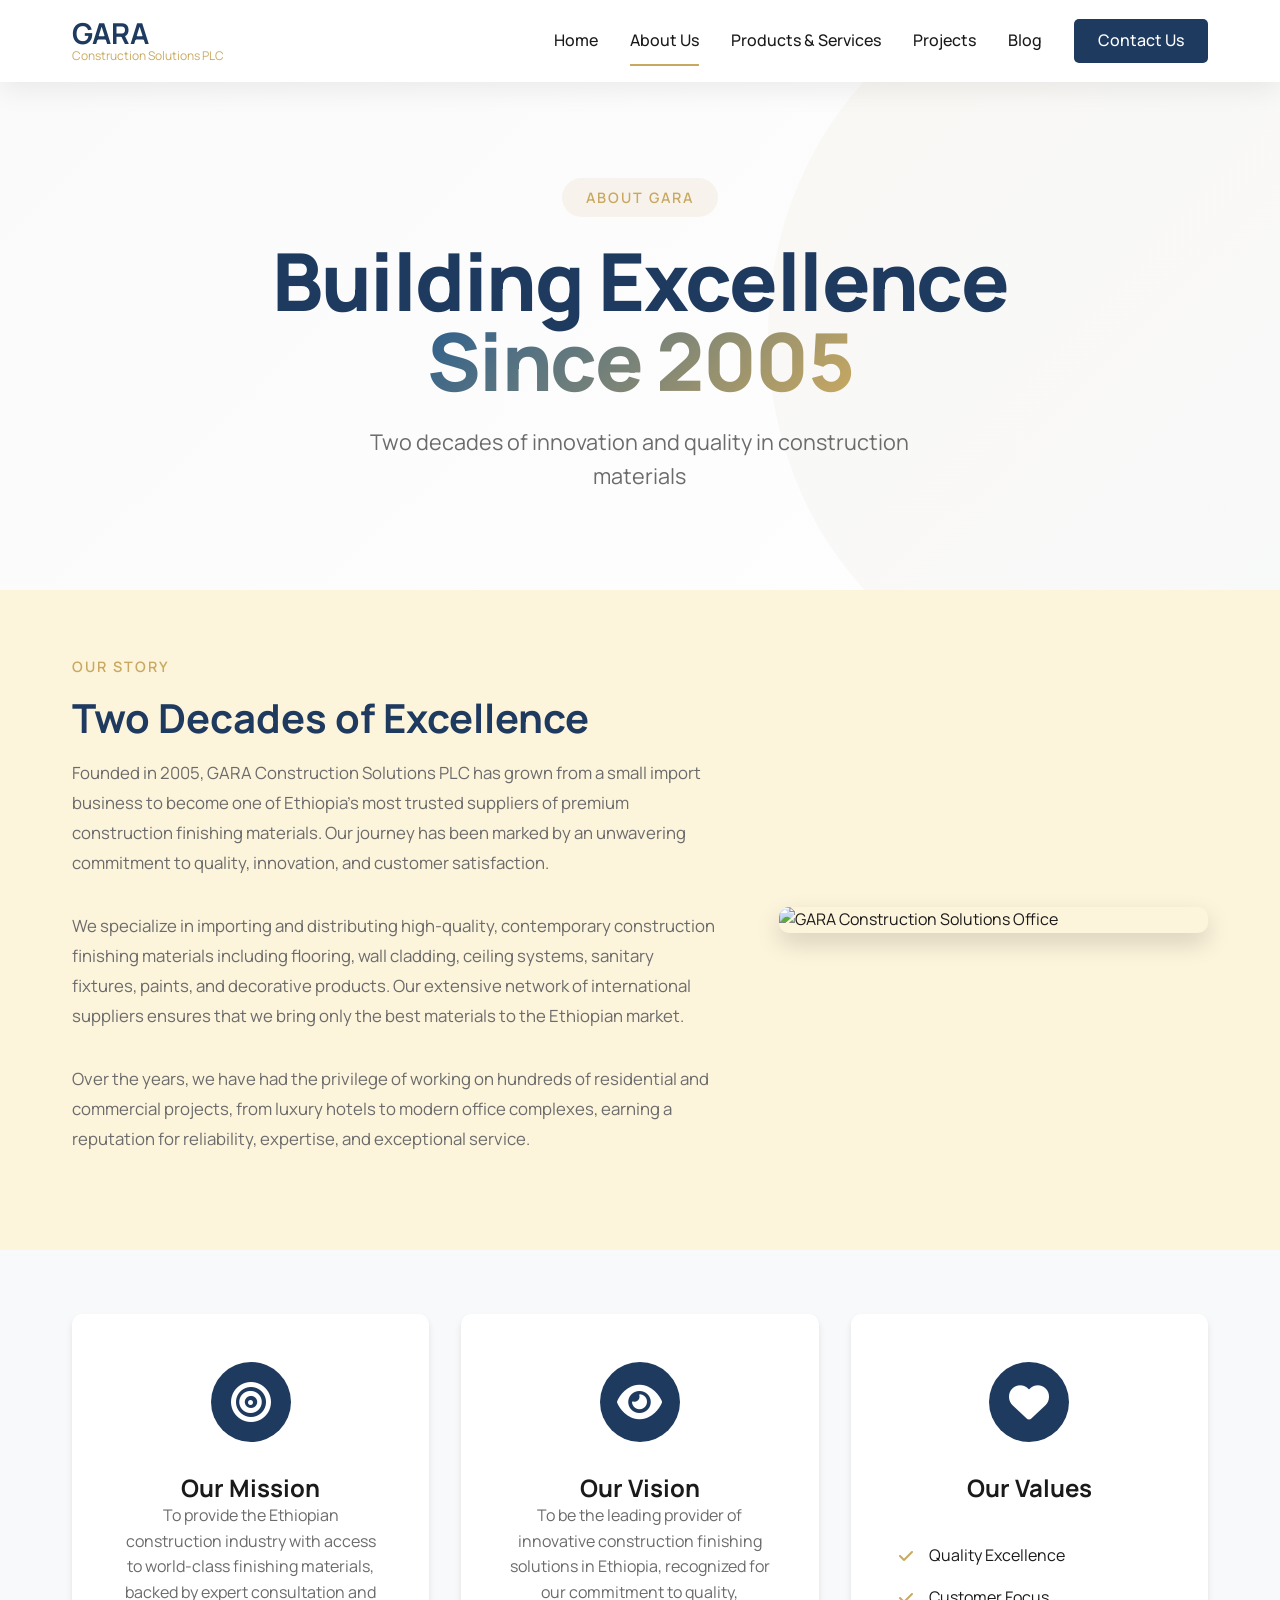
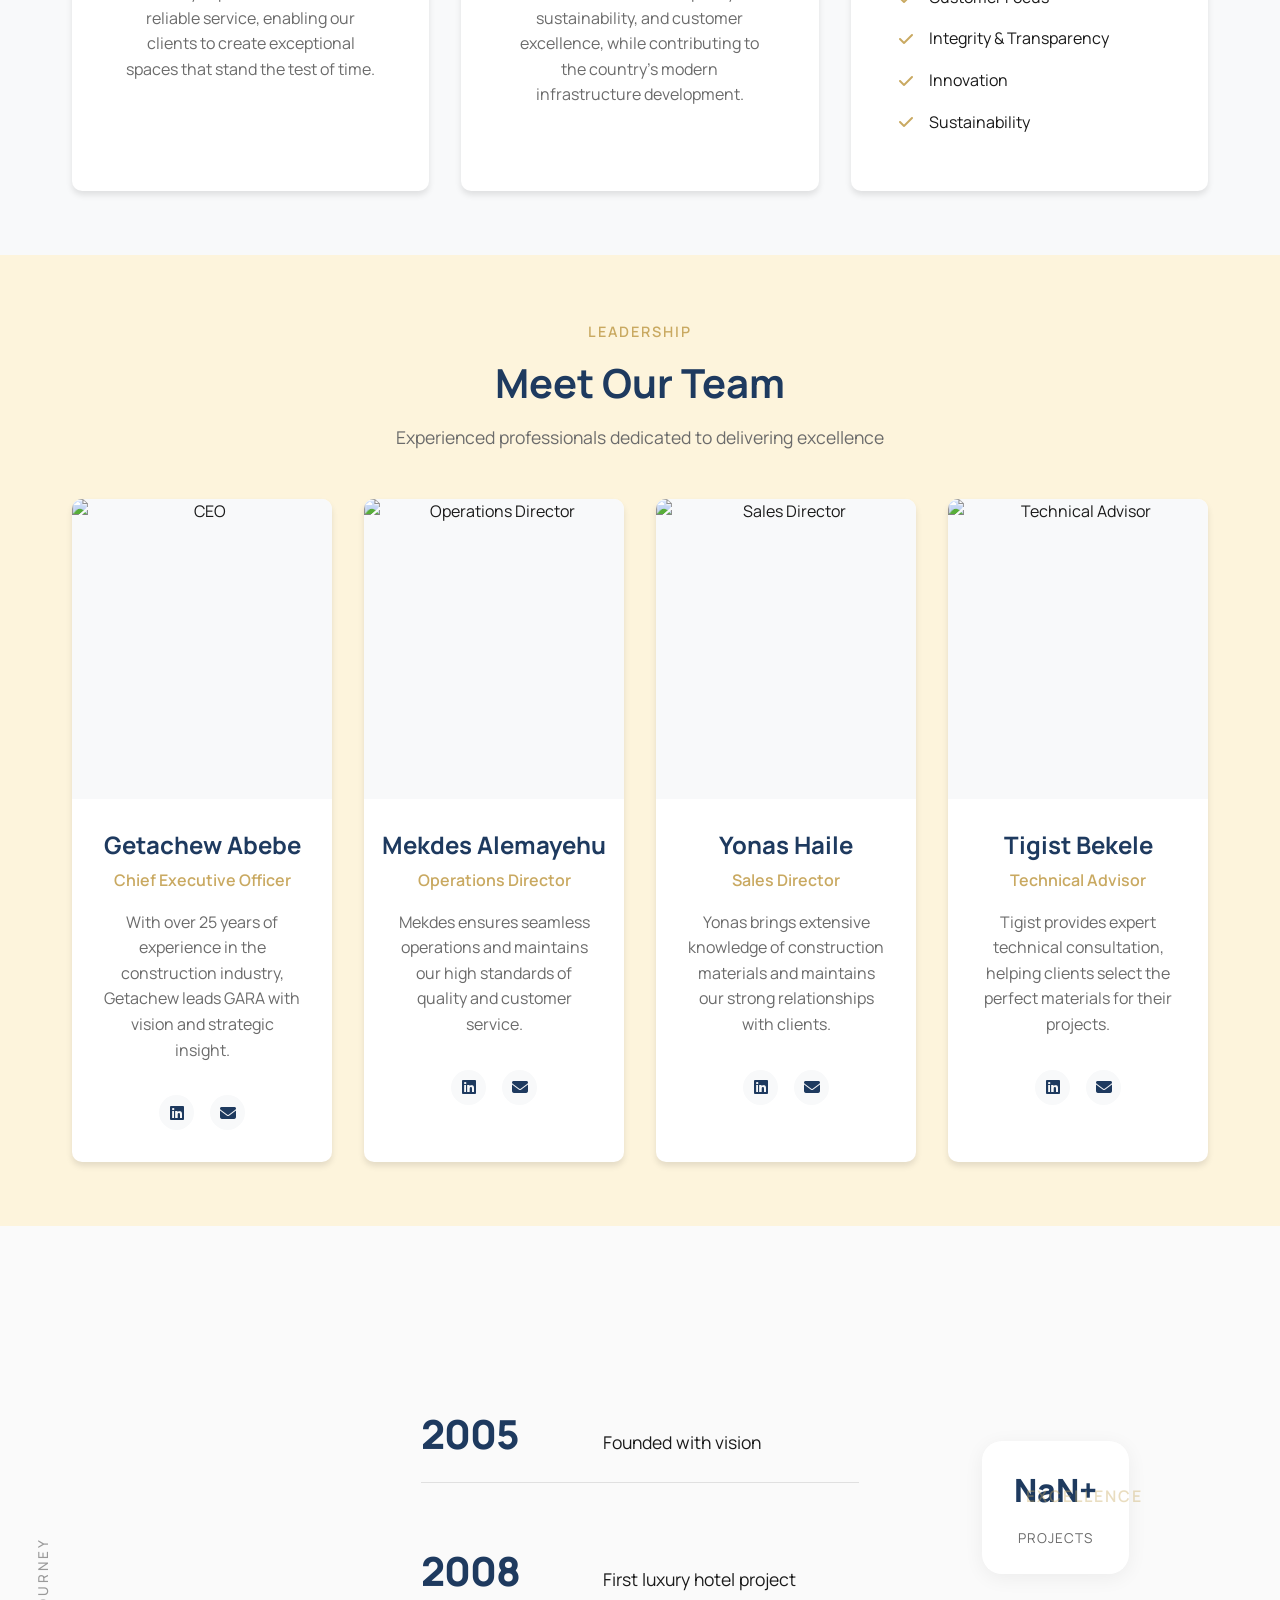
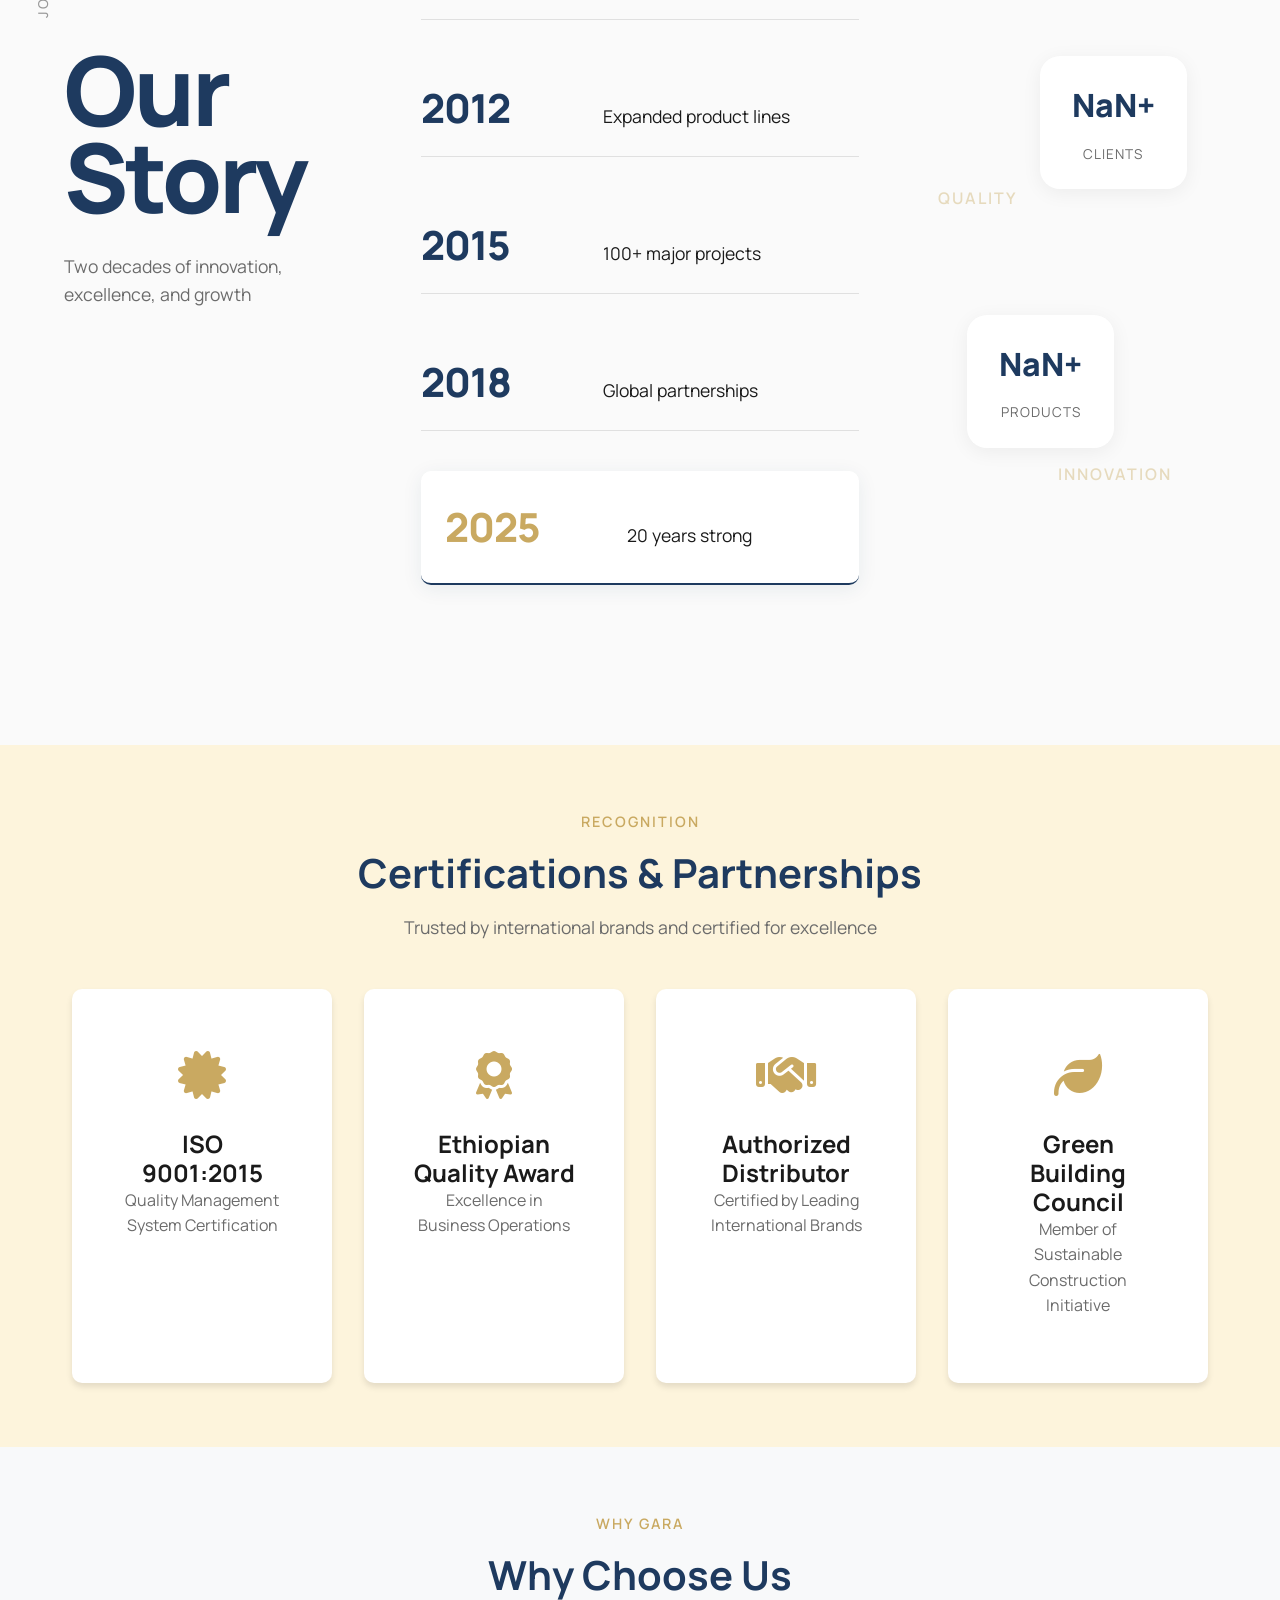
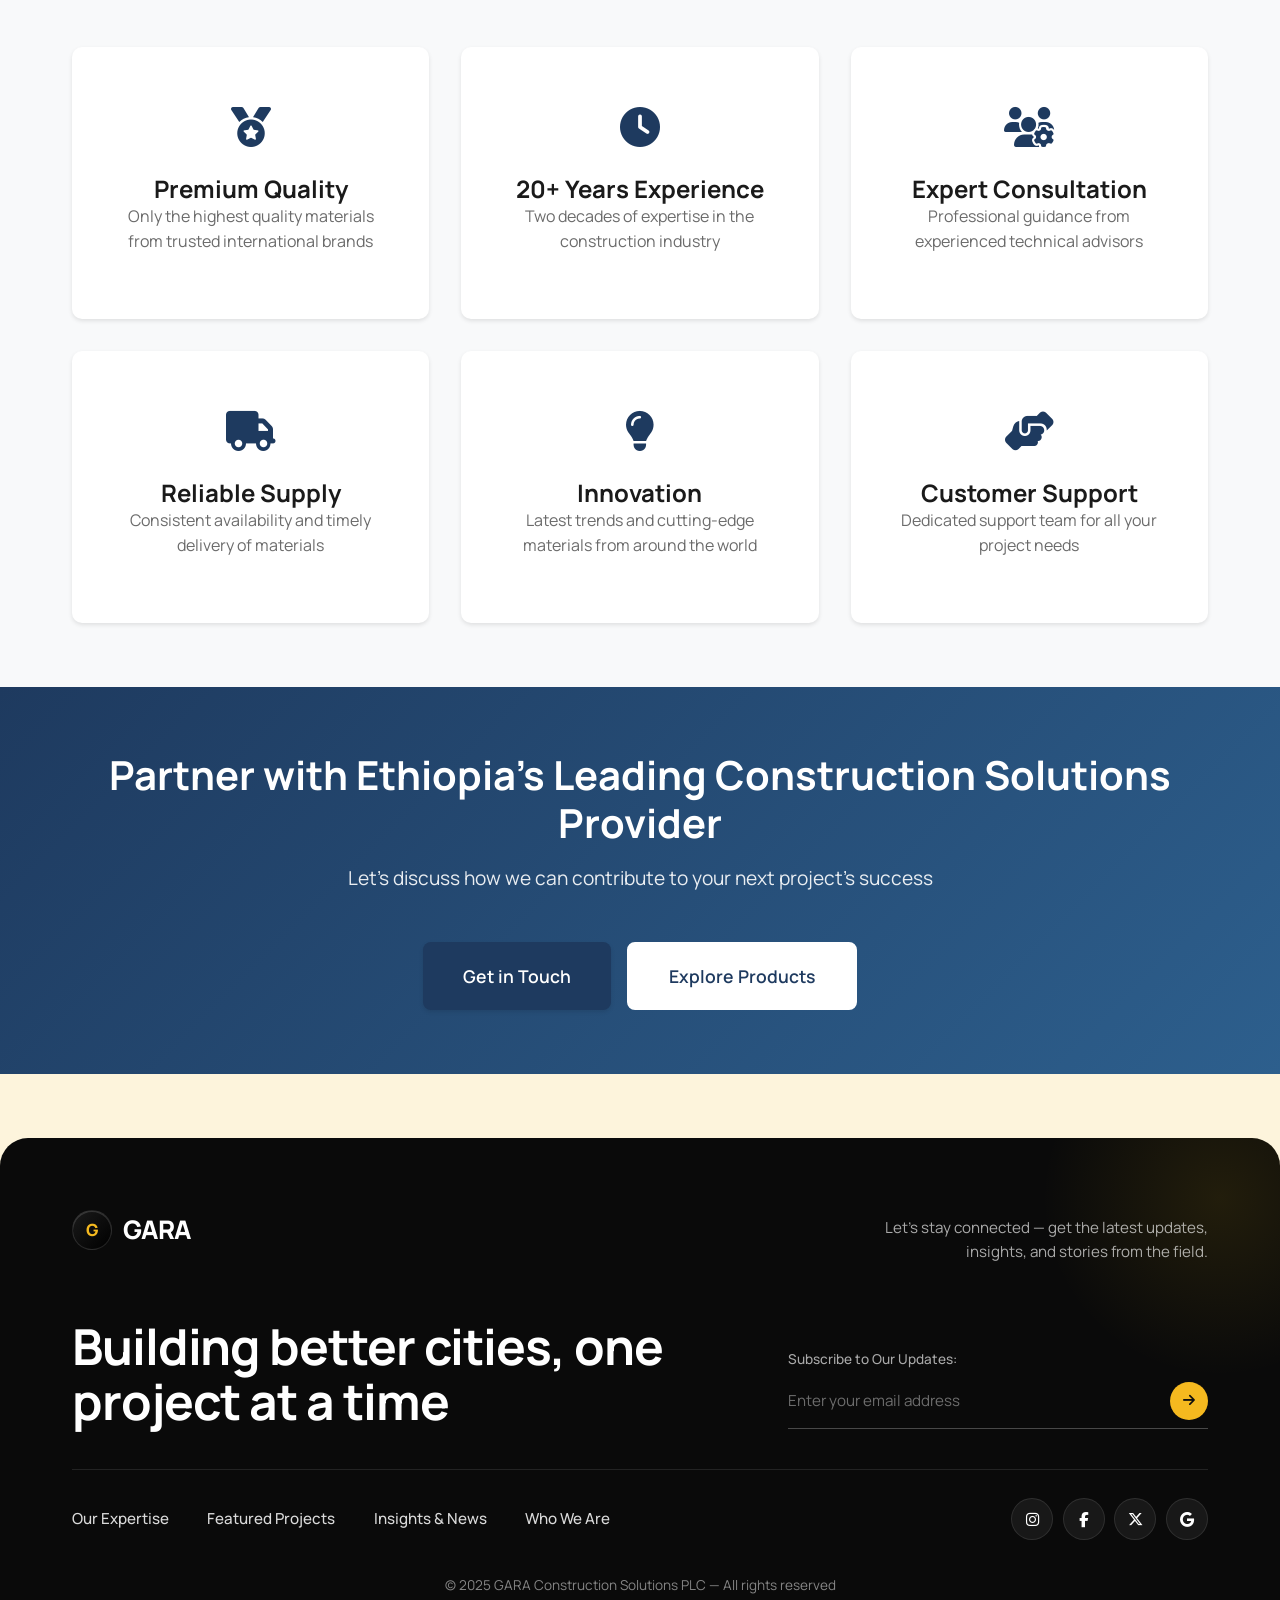
==== about.html @ 17a46257 "finished landing" ====
<!DOCTYPE html>
<html lang="en">
<head>
    <meta charset="UTF-8">
    <meta name="viewport" content="width=device-width, initial-scale=1.0">
    <meta name="description" content="Learn about GARA Construction Solutions PLC - 20+ years of excellence in construction finishing materials in Ethiopia.">
    <title>About Us - GARA Construction Solutions PLC</title>
    <link rel="stylesheet" href="css/style.css">
    <link rel="stylesheet" href="css/mobile-enhancements.css">
    <link rel="stylesheet" href="https://cdnjs.cloudflare.com/ajax/libs/font-awesome/6.4.0/css/all.min.css">
</head>
<body>
    <!-- Navigation -->
    <nav class="navbar">
        <div class="container">
            <div class="nav-wrapper">
                <div class="logo">
                    <h1>GARA</h1>
                    <span>Construction Solutions PLC</span>
                </div>
                <button class="mobile-menu-toggle" aria-label="Toggle menu">
                    <span></span>
                    <span></span>
                    <span></span>
                </button>
                <ul class="nav-menu">
                    <li><a href="index.html">Home</a></li>
                    <li><a href="about.html" class="active">About Us</a></li>
                    <li><a href="products.html">Products & Services</a></li>
                    <li><a href="projects.html">Projects</a></li>
                    <li><a href="blog.html">Blog</a></li>
                    <li><a href="contact.html" class="btn-contact">Contact Us</a></li>
                </ul>
            </div>
        </div>
    </nav>
    
    <!-- Mobile Menu Overlay -->
    <div class="mobile-menu-overlay"></div>

    <!-- Page Header -->
    <section class="page-banner">
        <div class="banner-content">
            <span class="banner-label">About GARA</span>
            <h1 class="banner-title">Building Excellence<br><span class="gradient-text">Since 2005</span></h1>
            <p class="banner-subtitle">Two decades of innovation and quality in construction materials</p>
        </div>
    </section>

    <!-- Company Overview -->
    <section class="company-overview">
        <div class="container">
            <div class="overview-grid">
                <div class="overview-content">
                    <span class="section-label">Our Story</span>
                    <h2 class="section-title">Two Decades of Excellence</h2>
                    <p>
                        Founded in 2005, GARA Construction Solutions PLC has grown from a small import business to become 
                        one of Ethiopia's most trusted suppliers of premium construction finishing materials. Our journey 
                        has been marked by an unwavering commitment to quality, innovation, and customer satisfaction.
                    </p>
                    <p>
                        We specialize in importing and distributing high-quality, contemporary construction finishing materials 
                        including flooring, wall cladding, ceiling systems, sanitary fixtures, paints, and decorative products. 
                        Our extensive network of international suppliers ensures that we bring only the best materials to the 
                        Ethiopian market.
                    </p>
                    <p>
                        Over the years, we have had the privilege of working on hundreds of residential and commercial projects, 
                        from luxury hotels to modern office complexes, earning a reputation for reliability, expertise, and 
                        exceptional service.
                    </p>
                </div>
                <div class="overview-image">
                    <img src="https://images.unsplash.com/photo-1497366216548-37526070297c?w=1200&h=800&fit=crop" alt="GARA Construction Solutions Office">
                </div>
            </div>
        </div>
    </section>

    <!-- Mission Vision Values -->
    <section class="mission-vision">
        <div class="container">
            <div class="mvv-grid">
                <div class="mvv-card">
                    <div class="mvv-icon">
                        <i class="fas fa-bullseye"></i>
                    </div>
                    <h3>Our Mission</h3>
                    <p>
                        To provide the Ethiopian construction industry with access to world-class finishing materials, 
                        backed by expert consultation and reliable service, enabling our clients to create exceptional 
                        spaces that stand the test of time.
                    </p>
                </div>
                <div class="mvv-card">
                    <div class="mvv-icon">
                        <i class="fas fa-eye"></i>
                    </div>
                    <h3>Our Vision</h3>
                    <p>
                        To be the leading provider of innovative construction finishing solutions in Ethiopia, recognized 
                        for our commitment to quality, sustainability, and customer excellence, while contributing to the 
                        country's modern infrastructure development.
                    </p>
                </div>
                <div class="mvv-card">
                    <div class="mvv-icon">
                        <i class="fas fa-heart"></i>
                    </div>
                    <h3>Our Values</h3>
                    <ul class="values-list">
                        <li><i class="fas fa-check"></i> Quality Excellence</li>
                        <li><i class="fas fa-check"></i> Customer Focus</li>
                        <li><i class="fas fa-check"></i> Integrity & Transparency</li>
                        <li><i class="fas fa-check"></i> Innovation</li>
                        <li><i class="fas fa-check"></i> Sustainability</li>
                    </ul>
                </div>
            </div>
        </div>
    </section>

    <!-- Leadership Team -->
    <section class="leadership">
        <div class="container">
            <div class="section-header">
                <span class="section-label">Leadership</span>
                <h2 class="section-title">Meet Our Team</h2>
                <p class="section-description">
                    Experienced professionals dedicated to delivering excellence
                </p>
            </div>
            <div class="team-grid">
                <div class="team-member">
                    <div class="member-image">
                        <img src="images/team-member1.jpg" alt="CEO">
                    </div>
                    <h3>Getachew Abebe</h3>
                    <span class="member-role">Chief Executive Officer</span>
                    <p>
                        With over 25 years of experience in the construction industry, Getachew leads GARA with 
                        vision and strategic insight.
                    </p>
                    <div class="member-social">
                        <a href="#"><i class="fab fa-linkedin"></i></a>
                        <a href="#"><i class="fas fa-envelope"></i></a>
                    </div>
                </div>
                <div class="team-member">
                    <div class="member-image">
                        <img src="https://images.unsplash.com/photo-1573496359142-b8d87734a5a2?w=400&h=400&fit=crop&crop=face" alt="Operations Director">
                    </div>
                    <h3>Mekdes Alemayehu</h3>
                    <span class="member-role">Operations Director</span>
                    <p>
                        Mekdes ensures seamless operations and maintains our high standards of quality and 
                        customer service.
                    </p>
                    <div class="member-social">
                        <a href="#"><i class="fab fa-linkedin"></i></a>
                        <a href="#"><i class="fas fa-envelope"></i></a>
                    </div>
                </div>
                <div class="team-member">
                    <div class="member-image">
                        <img src="https://images.unsplash.com/photo-1472099645785-5658abf4ff4e?w=400&h=400&fit=crop&crop=face" alt="Sales Director">
                    </div>
                    <h3>Yonas Haile</h3>
                    <span class="member-role">Sales Director</span>
                    <p>
                        Yonas brings extensive knowledge of construction materials and maintains our strong 
                        relationships with clients.
                    </p>
                    <div class="member-social">
                        <a href="#"><i class="fab fa-linkedin"></i></a>
                        <a href="#"><i class="fas fa-envelope"></i></a>
                    </div>
                </div>
                <div class="team-member">
                    <div class="member-image">
                        <img src="https://images.unsplash.com/photo-1580489944761-15a19d654956?w=400&h=400&fit=crop&crop=face" alt="Technical Advisor">
                    </div>
                    <h3>Tigist Bekele</h3>
                    <span class="member-role">Technical Advisor</span>
                    <p>
                        Tigist provides expert technical consultation, helping clients select the perfect 
                        materials for their projects.
                    </p>
                    <div class="member-social">
                        <a href="#"><i class="fab fa-linkedin"></i></a>
                        <a href="#"><i class="fas fa-envelope"></i></a>
                    </div>
                </div>
            </div>
        </div>
    </section>

    <!-- Milestones -->
    <section class="milestones-minimal">
        <div class="container-wide">
            <div class="milestones-grid">
                <!-- Left Column: Title Area -->
                <div class="milestones-title-area">
                    <div class="floating-text">Journey</div>
                    <h2 class="big-title">
                        Our<br>
                        Story
                    </h2>
                    <p class="milestone-intro">Two decades of innovation, excellence, and growth</p>
                </div>

                <!-- Center Column: Timeline -->
                <div class="milestones-center">
                    <div class="milestone-block">
                        <span class="year-large">2005</span>
                        <p class="milestone-text">Founded with vision</p>
                    </div>

                    <div class="milestone-block">
                        <span class="year-large">2008</span>
                        <p class="milestone-text">First luxury hotel project</p>
                    </div>

                    <div class="milestone-block">
                        <span class="year-large">2012</span>
                        <p class="milestone-text">Expanded product lines</p>
                    </div>

                    <div class="milestone-block">
                        <span class="year-large">2015</span>
                        <p class="milestone-text">100+ major projects</p>
                    </div>

                    <div class="milestone-block">
                        <span class="year-large">2018</span>
                        <p class="milestone-text">Global partnerships</p>
                    </div>

                    <div class="milestone-block active">
                        <span class="year-large">2025</span>
                        <p class="milestone-text">20 years strong</p>
                    </div>
                </div>

                <!-- Right Column: Scattered Stats -->
                <div class="milestones-stats">
                    <div class="stat-bubble" style="top: 10%; left: 20%;">
                        <span class="stat-number">500+</span>
                        <span class="stat-label">Projects</span>
                    </div>
                    <div class="stat-bubble" style="top: 35%; right: 10%;">
                        <span class="stat-number">1000+</span>
                        <span class="stat-label">Clients</span>
                    </div>
                    <div class="stat-bubble" style="top: 65%; left: 15%;">
                        <span class="stat-number">150+</span>
                        <span class="stat-label">Products</span>
                    </div>
                    <div class="floating-word" style="top: 15%; right: 25%;">Excellence</div>
                    <div class="floating-word" style="top: 50%; left: 5%;">Quality</div>
                    <div class="floating-word" style="bottom: 15%; right: 15%;">Innovation</div>
                </div>
            </div>
        </div>
    </section>

    <!-- Certifications -->
    <section class="certifications">
        <div class="container">
            <div class="section-header">
                <span class="section-label">Recognition</span>
                <h2 class="section-title">Certifications & Partnerships</h2>
                <p class="section-description">
                    Trusted by international brands and certified for excellence
                </p>
            </div>
            <div class="certifications-grid">
                <div class="cert-card">
                    <div class="cert-icon">
                        <i class="fas fa-certificate"></i>
                    </div>
                    <h3>ISO 9001:2015</h3>
                    <p>Quality Management System Certification</p>
                </div>
                <div class="cert-card">
                    <div class="cert-icon">
                        <i class="fas fa-award"></i>
                    </div>
                    <h3>Ethiopian Quality Award</h3>
                    <p>Excellence in Business Operations</p>
                </div>
                <div class="cert-card">
                    <div class="cert-icon">
                        <i class="fas fa-handshake"></i>
                    </div>
                    <h3>Authorized Distributor</h3>
                    <p>Certified by Leading International Brands</p>
                </div>
                <div class="cert-card">
                    <div class="cert-icon">
                        <i class="fas fa-leaf"></i>
                    </div>
                    <h3>Green Building Council</h3>
                    <p>Member of Sustainable Construction Initiative</p>
                </div>
            </div>
        </div>
    </section>

    <!-- Why Choose Us -->
    <section class="why-choose">
        <div class="container">
            <div class="section-header">
                <span class="section-label">Why GARA</span>
                <h2 class="section-title">Why Choose Us</h2>
            </div>
            <div class="features-grid">
                <div class="feature-card">
                    <div class="feature-icon">
                        <i class="fas fa-medal"></i>
                    </div>
                    <h3>Premium Quality</h3>
                    <p>Only the highest quality materials from trusted international brands</p>
                </div>
                <div class="feature-card">
                    <div class="feature-icon">
                        <i class="fas fa-clock"></i>
                    </div>
                    <h3>20+ Years Experience</h3>
                    <p>Two decades of expertise in the construction industry</p>
                </div>
                <div class="feature-card">
                    <div class="feature-icon">
                        <i class="fas fa-users-cog"></i>
                    </div>
                    <h3>Expert Consultation</h3>
                    <p>Professional guidance from experienced technical advisors</p>
                </div>
                <div class="feature-card">
                    <div class="feature-icon">
                        <i class="fas fa-truck"></i>
                    </div>
                    <h3>Reliable Supply</h3>
                    <p>Consistent availability and timely delivery of materials</p>
                </div>
                <div class="feature-card">
                    <div class="feature-icon">
                        <i class="fas fa-lightbulb"></i>
                    </div>
                    <h3>Innovation</h3>
                    <p>Latest trends and cutting-edge materials from around the world</p>
                </div>
                <div class="feature-card">
                    <div class="feature-icon">
                        <i class="fas fa-hands-helping"></i>
                    </div>
                    <h3>Customer Support</h3>
                    <p>Dedicated support team for all your project needs</p>
                </div>
            </div>
        </div>
    </section>

    <!-- CTA Section -->
    <section class="cta-section">
        <div class="container">
            <div class="cta-content">
                <h2>Partner with Ethiopia's Leading Construction Solutions Provider</h2>
                <p>Let's discuss how we can contribute to your next project's success</p>
                <div class="cta-buttons">
                    <a href="contact.html" class="btn btn-primary btn-large">Get in Touch</a>
                    <a href="products.html" class="btn btn-light btn-large">Explore Products</a>
                </div>
            </div>
        </div>
    </section>

    <!-- Footer -->
    <footer class="footer">
        <div class="container">
            <div class="footer-top">
                <a href="index.html" class="footer-brand">
                    <span class="footer-brand-mark">G</span>
                    <span>GARA</span>
                </a>
                <p class="footer-stay-connected">
                    Let's stay connected — get the latest updates, insights, and stories from the field.
                </p>
            </div>

            <div class="footer-statement-row">
                <h2 class="footer-statement">Building better cities, one project at a time</h2>
                <form class="footer-subscribe" onsubmit="event.preventDefault();">
                    <label for="footer-email" class="footer-subscribe-label">Subscribe to Our Updates:</label>
                    <div class="footer-subscribe-field">
                        <input type="email" id="footer-email" placeholder="Enter your email address" required>
                        <button type="submit" aria-label="Subscribe">
                            <i class="fas fa-arrow-right"></i>
                        </button>
                    </div>
                </form>
            </div>

            <hr class="footer-divider">

            <div class="footer-nav-row">
                <nav class="footer-nav">
                    <a href="about.html">Our Expertise</a>
                    <a href="projects.html">Featured Projects</a>
                    <a href="blog.html">Insights & News</a>
                    <a href="about.html">Who We Are</a>
                </nav>
                <div class="footer-social">
                    <a href="#" aria-label="Instagram"><i class="fab fa-instagram"></i></a>
                    <a href="#" aria-label="Facebook"><i class="fab fa-facebook-f"></i></a>
                    <a href="#" aria-label="X (Twitter)"><i class="fab fa-x-twitter"></i></a>
                    <a href="#" aria-label="Google"><i class="fab fa-google"></i></a>
                </div>
            </div>

            <p class="footer-copyright">© 2025 GARA Construction Solutions PLC — All rights reserved</p>
        </div>
    </footer>

    <script src="js/main.js"></script>
</body>
</html>
---- css/style.css ----
@import url('https://fonts.googleapis.com/css2?family=Manrope:wght@300..800&display=swap');

/* ================================
   GARA Construction Solutions PLC
   Modern & Professional CSS
   ================================ */

/* ======== CSS VARIABLES ======== */
:root {
    /* Colors */
    --primary-color: #1e3a5f;
    --secondary-color: #c9a961;
    --accent-color: #2d5f8d;
    --text-dark: #1a1a1a;
    --text-light: #6b6b6b;
    --background-light: #f8f9fa;
    --background-white: #ffffff;
    --border-color: #e0e0e0;
    --success-color: #28a745;
    --error-color: #dc3545;
    
    /* Typography */
    --font-primary: 'Manrope', system-ui, -apple-system, sans-serif;
    --font-heading: 'Manrope', system-ui, -apple-system, sans-serif;
    
    /* Spacing */
    --spacing-xs: 0.5rem;
    --spacing-sm: 1rem;
    --spacing-md: 2rem;
    --spacing-lg: 3rem;
    --spacing-xl: 4rem;
    
    /* Transitions */
    --transition-fast: 0.2s ease;
    --transition-normal: 0.3s ease;
    --transition-slow: 0.5s ease;
    
    /* Shadows */
    --shadow-sm: 0 2px 4px rgba(0,0,0,0.1);
    --shadow-md: 0 4px 6px rgba(0,0,0,0.1);
    --shadow-lg: 0 10px 25px rgba(0,0,0,0.15);
    --shadow-xl: 0 20px 40px rgba(0,0,0,0.2);
}

/* ======== RESET & BASE STYLES ======== */
* {
    margin: 0;
    padding: 0;
    box-sizing: border-box;
}

html {
    scroll-behavior: smooth;
    font-size: 16px;
}

body {
    font-family: var(--font-primary);
    color: var(--text-dark);
    line-height: 1.6;
    overflow-x: hidden;
    background: var(--hero-cream);
}

img {
    max-width: 100%;
    height: auto;
    display: block;
}

a {
    text-decoration: none;
    color: inherit;
    transition: var(--transition-fast);
}

ul {
    list-style: none;
}

button {
    font-family: inherit;
    cursor: pointer;
    border: none;
    background: none;
}

/* ======== TYPOGRAPHY ======== */
h1, h2, h3, h4, h5, h6 {
    font-family: var(--font-heading);
    font-weight: 700;
    line-height: 1.2;
    color: var(--text-dark);
}

h1 { font-size: clamp(2rem, 5vw, 2.5rem); }
h2 { font-size: clamp(1.75rem, 4vw, 2rem); }
h3 { font-size: clamp(1.35rem, 3vw, 1.5rem); }
h4 { font-size: clamp(1.15rem, 2.5vw, 1.25rem); }
h5 { font-size: 1.1rem; }
h6 { font-size: 1rem; }

p {
    margin-bottom: 1rem;
    color: var(--text-light);
}

/* ======== UTILITY CLASSES ======== */
.container {
    max-width: 1200px;
    margin: 0 auto;
    padding: 0 clamp(1rem, 4vw, 2rem);
    width: 100%;
}

.text-center {
    text-align: center;
}

.section-label {
    display: inline-block;
    color: var(--secondary-color);
    font-size: 0.9rem;
    font-weight: 600;
    text-transform: uppercase;
    letter-spacing: 2px;
    margin-bottom: var(--spacing-sm);
}

.section-title {
    font-size: 2.5rem;
    margin-bottom: var(--spacing-sm);
    color: var(--primary-color);
}

.section-description {
    font-size: 1.1rem;
    color: var(--text-light);
    max-width: 700px;
    margin: 0 auto var(--spacing-md);
}

.section-header {
    text-align: center;
    margin-bottom: var(--spacing-lg);
}

/* ======== BUTTONS ======== */
.btn {
    display: inline-block;
    padding: clamp(0.75rem, 2vw, 0.875rem) clamp(1.5rem, 4vw, 2rem);
    font-size: clamp(0.95rem, 2vw, 1rem);
    font-weight: 600;
    text-align: center;
    border-radius: 8px;
    transition: var(--transition-normal);
    cursor: pointer;
    min-height: 44px;
    display: inline-flex;
    align-items: center;
    justify-content: center;
    gap: 0.5rem;
}

.btn-primary {
    background: var(--primary-color);
    color: white;
    box-shadow: var(--shadow-sm);
}

.btn-primary:hover {
    background: var(--accent-color);
    transform: translateY(-2px);
    box-shadow: var(--shadow-md);
}

.btn-secondary {
    background: var(--secondary-color);
    color: white;
}

.btn-secondary:hover {
    background: #b89850;
    transform: translateY(-2px);
}

.btn-light {
    background: white;
    color: var(--primary-color);
    border: 2px solid white;
}

.btn-light:hover {
    background: transparent;
    color: white;
}

.btn-large {
    padding: 1.125rem 2.5rem;
    font-size: 1.1rem;
}

.btn i {
    margin-right: 0.5rem;
}

/* ======== NAVIGATION ======== */
.navbar {
    background: white;
    box-shadow: var(--shadow-md);
    position: sticky;
    top: 0;
    z-index: 1000;
    transition: var(--transition-normal);
}

.nav-wrapper {
    display: flex;
    justify-content: space-between;
    align-items: center;
    padding: 1rem 0;
}

.logo h1 {
    font-size: 1.8rem;
    color: var(--primary-color);
    margin: 0;
}

.logo span {
    font-size: 0.75rem;
    color: var(--secondary-color);
    display: block;
    margin-top: -5px;
}

.nav-menu {
    display: flex;
    gap: clamp(1rem, 3vw, 2rem);
    align-items: center;
    flex-wrap: wrap;
}

.nav-menu a {
    font-weight: 500;
    color: var(--text-dark);
    position: relative;
    padding: 0.75rem 0;
    font-size: clamp(0.9rem, 2vw, 1rem);
    min-height: 44px;
    display: flex;
    align-items: center;
}

.nav-menu a::after {
    content: '';
    position: absolute;
    bottom: 0;
    left: 0;
    width: 0;
    height: 2px;
    background: var(--secondary-color);
    transition: var(--transition-normal);
}

.nav-menu a:hover::after,
.nav-menu a.active::after {
    width: 100%;
}

.btn-contact {
    background: var(--primary-color);
    color: white !important;
    padding: 0.5rem 1.5rem !important;
    border-radius: 5px;
}

.btn-contact:hover {
    background: var(--accent-color);
}

.btn-contact::after {
    display: none;
}

.mobile-menu-toggle {
    display: none;
    flex-direction: column;
    gap: 5px;
    cursor: pointer;
}

.mobile-menu-toggle span {
    width: 25px;
    height: 3px;
    background: var(--primary-color);
    transition: var(--transition-normal);
}

/* ======== HERO SECTION ======== */
/* Modern Hero Section */
.hero-modern {
    min-height: 100vh;
    display: grid;
    grid-template-columns: 1.2fr 1fr;
    align-items: center;
    gap: 4rem;
    padding: 8rem 5%;
    background: linear-gradient(135deg, #fafbfc 0%, #f8f9fa 100%);
    position: relative;
    overflow: hidden;
}

.hero-modern::before {
    content: '';
    position: absolute;
    top: -50%;
    right: -10%;
    width: 60%;
    height: 150%;
    background: linear-gradient(135deg, rgba(201, 169, 97, 0.05), rgba(30, 58, 95, 0.03));
    border-radius: 50%;
    z-index: 0;
}

.hero-modern-content {
    position: relative;
    z-index: 2;
}

.hero-badge {
    display: inline-flex;
    align-items: center;
    padding: 0.6rem 1.2rem;
    background: rgba(201, 169, 97, 0.1);
    border: 1px solid rgba(201, 169, 97, 0.3);
    border-radius: 50px;
    font-size: 0.9rem;
    font-weight: 500;
    color: var(--primary-color);
    margin-bottom: 2rem;
    animation: fadeSlideDown 0.8s ease-out;
}

.hero-modern-title {
    font-size: 4.5rem;
    font-weight: 800;
    line-height: 1.1;
    color: var(--primary-color);
    margin-bottom: 1.5rem;
    letter-spacing: -0.02em;
    animation: fadeSlideUp 0.8s ease-out 0.2s both;
}

.gradient-text {
    background: linear-gradient(135deg, var(--accent-color), var(--secondary-color));
    -webkit-background-clip: text;
    -webkit-text-fill-color: transparent;
    background-clip: text;
    display: inline-block;
}

.hero-modern-subtitle {
    font-size: 1.25rem;
    line-height: 1.7;
    color: var(--text-light);
    margin-bottom: 2.5rem;
    max-width: 600px;
    animation: fadeSlideUp 0.8s ease-out 0.4s both;
}

.desktop-break {
    display: none;
}

.hero-modern-buttons {
    display: flex;
    gap: 1rem;
    margin-bottom: 3rem;
    flex-wrap: wrap;
    animation: fadeSlideUp 0.8s ease-out 0.6s both;
}

.btn-modern {
    padding: 1rem 2rem;
    border-radius: 50px;
    font-size: 1rem;
    font-weight: 600;
    text-decoration: none;
    display: inline-flex;
    align-items: center;
    gap: 0.75rem;
    transition: all 0.3s ease;
    border: 2px solid transparent;
}

.btn-modern-primary {
    background: var(--primary-color);
    color: white;
    box-shadow: 0 4px 20px rgba(30, 58, 95, 0.2);
}

.btn-modern-primary:hover {
    background: var(--accent-color);
    box-shadow: 0 6px 30px rgba(30, 58, 95, 0.3);
    transform: translateY(-2px);
}

.btn-modern-primary i {
    transition: transform 0.3s ease;
}

.btn-modern-primary:hover i {
    transform: translateX(5px);
}

.btn-modern-secondary {
    background: white;
    color: var(--primary-color);
    border-color: #e0e0e0;
    box-shadow: 0 4px 15px rgba(0, 0, 0, 0.05);
}

.btn-modern-secondary:hover {
    border-color: var(--secondary-color);
    box-shadow: 0 6px 25px rgba(201, 169, 97, 0.2);
    transform: translateY(-2px);
}

.hero-stats-minimal {
    display: flex;
    align-items: center;
    gap: 2rem;
    padding-top: 2rem;
    border-top: 1px solid #e0e0e0;
    animation: fadeIn 0.8s ease-out 0.8s both;
}

.hero-stat-item {
    display: flex;
    flex-direction: column;
    gap: 0.25rem;
}

.hero-stat-item strong {
    font-size: 1.5rem;
    font-weight: 700;
    color: var(--primary-color);
}

.hero-stat-item span {
    font-size: 0.85rem;
    color: var(--text-light);
    font-weight: 500;
}

.hero-stat-divider {
    width: 1px;
    height: 40px;
    background: #e0e0e0;
}

.hero-modern-image {
    position: relative;
    z-index: 2;
    animation: fadeSlideLeft 1s ease-out 0.4s both;
}

.hero-image-card {
    position: relative;
    border-radius: 20px;
    overflow: hidden;
    box-shadow: 0 20px 60px rgba(0, 0, 0, 0.15);
}

.hero-image-card img {
    width: 100%;
    height: auto;
    display: block;
    object-fit: cover;
}

.hero-image-overlay {
    position: absolute;
    bottom: 0;
    left: 0;
    right: 0;
    padding: 2rem;
    background: linear-gradient(to top, rgba(0, 0, 0, 0.7), transparent);
}

.quality-badge {
    display: inline-flex;
    align-items: center;
    gap: 0.75rem;
    padding: 0.75rem 1.5rem;
    background: rgba(255, 255, 255, 0.95);
    border-radius: 50px;
    font-weight: 600;
    color: var(--primary-color);
    font-size: 0.95rem;
}

.quality-badge i {
    color: var(--secondary-color);
    font-size: 1.2rem;
}

.floating-card {
    position: absolute;
    padding: 1rem 1.5rem;
    background: white;
    border-radius: 15px;
    box-shadow: 0 10px 30px rgba(0, 0, 0, 0.1);
    display: flex;
    align-items: center;
    gap: 0.75rem;
    font-weight: 600;
    color: var(--primary-color);
    font-size: 0.9rem;
    animation: float 3s ease-in-out infinite;
}

.floating-card i {
    color: var(--secondary-color);
    font-size: 1.2rem;
}

.floating-card-1 {
    top: 10%;
    right: -5%;
    animation-delay: 0s;
}

.floating-card-2 {
    bottom: 15%;
    left: -5%;
    animation-delay: 1.5s;
}

@keyframes float {
    0%, 100% { transform: translateY(0); }
    50% { transform: translateY(-15px); }
}

@keyframes fadeSlideUp {
    from {
        opacity: 0;
        transform: translateY(30px);
    }
    to {
        opacity: 1;
        transform: translateY(0);
    }
}

@keyframes fadeSlideDown {
    from {
        opacity: 0;
        transform: translateY(-20px);
    }
    to {
        opacity: 1;
        transform: translateY(0);
    }
}

@keyframes fadeSlideLeft {
    from {
        opacity: 0;
        transform: translateX(50px);
    }
    to {
        opacity: 1;
        transform: translateX(0);
    }
}

.hero {
    height: 90vh;
    background: linear-gradient(135deg, var(--primary-color) 0%, var(--accent-color) 100%);
    background-image: url('../images/hero-bg.jpg');
    background-size: cover;
    background-position: center;
    background-blend-mode: overlay;
    display: flex;
    align-items: center;
    justify-content: center;
    text-align: center;
    position: relative;
    color: white;
}

.hero-overlay {
    position: absolute;
    top: 0;
    left: 0;
    width: 100%;
    height: 100%;
    background: rgba(30, 58, 95, 0.7);
}

.hero-content {
    position: relative;
    z-index: 2;
    max-width: 900px;
    padding: 0 var(--spacing-md);
}

.hero-title {
    font-size: 3.5rem;
    margin-bottom: var(--spacing-md);
    color: white;
    text-shadow: 2px 2px 4px rgba(0,0,0,0.3);
}

.hero-subtitle {
    font-size: 1.5rem;
    margin-bottom: var(--spacing-lg);
    color: rgba(255,255,255,0.9);
}

.hero-buttons {
    display: flex;
    gap: var(--spacing-sm);
    justify-content: center;
    flex-wrap: wrap;
}

.scroll-indicator {
    position: absolute;
    bottom: 30px;
    left: 50%;
    transform: translateX(-50%);
    animation: bounce 2s infinite;
    color: white;
    font-size: 1.5rem;
}

@keyframes bounce {
    0%, 20%, 50%, 80%, 100% { transform: translateX(-50%) translateY(0); }
    40% { transform: translateX(-50%) translateY(-10px); }
    60% { transform: translateX(-50%) translateY(-5px); }
}

/* Animations */
.animate-fade-in {
    animation: fadeIn 1s ease-out;
}

.animate-fade-in-delay {
    animation: fadeIn 1s ease-out 0.3s both;
}

.animate-fade-in-delay-2 {
    animation: fadeIn 1s ease-out 0.6s both;
}

@keyframes fadeIn {
    from {
        opacity: 0;
        transform: translateY(20px);
    }
    to {
        opacity: 1;
        transform: translateY(0);
    }
}

/* ======== STATS SECTION ======== */
.stats-section {
    background: var(--primary-color);
    padding: var(--spacing-xl) 0;
    color: white;
}

.stats-grid {
    display: grid;
    grid-template-columns: repeat(auto-fit, minmax(250px, 1fr));
    gap: var(--spacing-lg);
}

.stat-card {
    text-align: center;
}

.stat-icon {
    font-size: 3rem;
    color: var(--secondary-color);
    margin-bottom: var(--spacing-sm);
}

.stat-number {
    font-size: 3rem;
    font-weight: 700;
    color: white;
    margin-bottom: 0.5rem;
}

.stat-label {
    font-size: 1.1rem;
    color: rgba(255,255,255,0.9);
}

/* ======== ABOUT SECTION ======== */
.about-preview {
    padding: 6.5rem 0 7rem;
    background: var(--hero-cream);
    color: var(--hero-ink);
    position: relative;
    overflow: hidden;
}

.about-preview::before {
    content: '';
    position: absolute;
    top: 18%;
    right: -120px;
    width: 320px;
    height: 320px;
    border-radius: 50%;
    background: radial-gradient(circle, rgba(245, 197, 24, 0.18) 0%, rgba(245, 197, 24, 0) 70%);
    pointer-events: none;
}

.about-grid {
    display: grid;
    grid-template-columns: 1fr 2.4fr;
    gap: clamp(2rem, 5vw, 4.5rem);
    align-items: start;
    position: relative;
    z-index: 1;
}

.about-eyebrow-col {
    padding-top: 0.55rem;
}

.about-eyebrow {
    display: inline-block;
    font-family: var(--font-heading);
    font-size: 0.8rem;
    font-weight: 600;
    letter-spacing: 0.2em;
    text-transform: uppercase;
    color: var(--hero-ink);
    white-space: nowrap;
}

.about-content-col {
    max-width: 920px;
}

.about-statement {
    font-family: var(--font-heading);
    font-weight: 700;
    font-size: clamp(1.6rem, 3.4vw, 2.55rem);
    line-height: 1.2;
    letter-spacing: -0.022em;
    color: var(--hero-ink);
    margin: 0 0 1.6rem;
}

.about-sub {
    font-size: 1rem;
    line-height: 1.65;
    color: var(--hero-muted);
    max-width: 640px;
    margin: 0 0 2.2rem;
}

.about-cta {
    display: inline-flex;
    align-items: center;
    gap: 0.55rem;
    background: var(--hero-ink);
    color: #fff;
    text-decoration: none;
    font-weight: 600;
    font-size: 0.95rem;
    padding: 0.42rem 0.42rem 0.42rem 1.4rem;
    border-radius: 999px;
    transition: transform 0.2s ease, background 0.2s ease, box-shadow 0.2s ease;
    box-shadow: 0 8px 22px -8px rgba(0, 0, 0, 0.35);
}

.about-cta:hover {
    transform: translateY(-1px);
    background: #222;
    box-shadow: 0 12px 28px -8px rgba(0, 0, 0, 0.4);
}

.about-cta-arrow {
    width: 32px;
    height: 32px;
    border-radius: 50%;
    background: var(--hero-yellow);
    color: var(--hero-ink);
    display: inline-flex;
    align-items: center;
    justify-content: center;
    font-size: 0.8rem;
}

@media (max-width: 768px) {
    .about-preview {
        padding: 4.5rem 0 5rem;
    }
    .about-eyebrow-col {
        padding-top: 0;
        margin-bottom: 0.5rem;
    }
    .about-statement {
        font-size: clamp(1.4rem, 6.2vw, 2rem);
    }
    .about-sub {
        font-size: 0.95rem;
    }
}

/* ======== WORKS SECTION ======== */
.works-preview {
    padding: 6.5rem 0 7rem;
    background: var(--hero-cream);
    color: var(--hero-ink);
    position: relative;
    overflow: hidden;
}

.works-header {
    display: flex;
    justify-content: space-between;
    align-items: flex-end;
    gap: 2.5rem;
    margin-bottom: 1.2rem;
}

.works-header-text {
    flex: 1;
    min-width: 0;
}

.works-eyebrow {
    display: inline-block;
    font-family: var(--font-heading);
    font-size: 0.8rem;
    font-weight: 600;
    letter-spacing: 0.2em;
    text-transform: uppercase;
    color: var(--hero-ink);
    margin-bottom: 1.25rem;
}

.works-title {
    font-family: var(--font-heading);
    font-weight: 700;
    font-size: clamp(1.6rem, 3.4vw, 2.55rem);
    line-height: 1.18;
    letter-spacing: -0.022em;
    color: var(--hero-ink);
    margin: 0;
    max-width: 820px;
}

.works-nav {
    display: flex;
    gap: 0.75rem;
    flex-shrink: 0;
    padding-bottom: 0.4rem;
}

.works-nav-btn {
    width: 50px;
    height: 50px;
    border-radius: 50%;
    border: 1.5px solid var(--hero-ink);
    background: transparent;
    color: var(--hero-ink);
    display: inline-flex;
    align-items: center;
    justify-content: center;
    cursor: pointer;
    font-size: 0.9rem;
    transition: background 0.2s ease, color 0.2s ease, transform 0.2s ease;
}

.works-nav-btn:hover {
    background: var(--hero-ink);
    color: #fff;
    transform: translateY(-1px);
}

.works-nav-btn-dark {
    background: var(--hero-ink);
    color: #fff;
}

.works-nav-btn-dark:hover {
    background: #222;
}

.works-sub {
    font-size: 1rem;
    line-height: 1.65;
    color: var(--hero-muted);
    max-width: 480px;
    margin: 0 0 2.75rem;
}

.works-grid {
    display: grid;
    grid-template-columns: repeat(3, 1fr);
    gap: 1.5rem;
}

.work-card {
    position: relative;
    border-radius: 22px;
    overflow: hidden;
    aspect-ratio: 3 / 4;
    box-shadow: 0 20px 40px -22px rgba(0, 0, 0, 0.35);
    cursor: pointer;
    transition: transform 0.35s ease, box-shadow 0.35s ease;
    background: #1a1a1a;
}

.work-card:hover {
    transform: translateY(-6px);
    box-shadow: 0 28px 50px -22px rgba(0, 0, 0, 0.45);
}

.work-card img {
    width: 100%;
    height: 100%;
    object-fit: cover;
    display: block;
    transition: transform 0.6s ease;
}

.work-card:hover img {
    transform: scale(1.06);
}

.work-card-overlay {
    position: absolute;
    inset: 0;
    background: linear-gradient(180deg, rgba(0, 0, 0, 0) 35%, rgba(0, 0, 0, 0.88) 100%);
    display: flex;
    flex-direction: column;
    justify-content: flex-end;
    padding: 1.6rem 1.5rem;
    color: #fff;
}

.work-card-title {
    font-family: var(--font-heading);
    font-size: 1.15rem;
    font-weight: 700;
    line-height: 1.3;
    margin: 0 0 0.55rem;
    color: #fff;
}

.work-card-desc {
    font-size: 0.85rem;
    line-height: 1.5;
    opacity: 0.88;
    margin: 0 0 1rem;
    color: #fff;
}

.work-card-tags {
    display: flex;
    flex-wrap: wrap;
    gap: 0.4rem;
}

.work-tag {
    font-size: 0.72rem;
    font-weight: 500;
    padding: 0.32rem 0.72rem;
    border: 1px solid rgba(255, 255, 255, 0.4);
    border-radius: 999px;
    color: #fff;
    background: rgba(255, 255, 255, 0.06);
    backdrop-filter: blur(4px);
    -webkit-backdrop-filter: blur(4px);
    transition: background 0.2s ease, border-color 0.2s ease;
}

.work-card:hover .work-tag {
    background: rgba(255, 255, 255, 0.12);
    border-color: rgba(255, 255, 255, 0.6);
}

@media (max-width: 992px) {
    .works-header {
        flex-direction: column;
        align-items: flex-start;
        gap: 1.5rem;
    }
    .works-grid {
        grid-template-columns: 1fr;
        max-width: 420px;
        margin: 0 auto;
    }
    .works-sub {
        max-width: 100%;
    }
}

@media (max-width: 600px) {
    .works-preview {
        padding: 4.5rem 0 5rem;
    }
    .works-nav-btn {
        width: 44px;
        height: 44px;
    }
    .work-card {
        aspect-ratio: 4 / 5;
    }
}

/* ======== FEATURED PROJECT SECTION ======== */
.featured-project {
    padding: 6.5rem 0 7rem;
    background: var(--hero-cream);
    color: var(--hero-ink);
    position: relative;
    overflow: hidden;
}

.featured-project::before {
    content: '';
    position: absolute;
    top: 20%;
    left: -120px;
    width: 320px;
    height: 320px;
    border-radius: 50%;
    background: radial-gradient(circle, rgba(245, 197, 24, 0.14) 0%, rgba(245, 197, 24, 0) 70%);
    pointer-events: none;
}

.featured-header {
    display: grid;
    grid-template-columns: 1.4fr 1fr;
    gap: clamp(2rem, 5vw, 4.5rem);
    align-items: flex-end;
    margin-bottom: 3rem;
    position: relative;
    z-index: 1;
}

.featured-header-text {
    min-width: 0;
}

.featured-eyebrow {
    display: inline-block;
    font-family: var(--font-heading);
    font-size: 0.8rem;
    font-weight: 600;
    letter-spacing: 0.2em;
    text-transform: uppercase;
    color: var(--hero-ink);
    margin-bottom: 1.25rem;
}

.featured-title {
    font-family: var(--font-heading);
    font-weight: 700;
    font-size: clamp(1.6rem, 3.4vw, 2.55rem);
    line-height: 1.18;
    letter-spacing: -0.022em;
    color: var(--hero-ink);
    margin: 0;
    max-width: 820px;
}

.featured-sub {
    font-size: 1rem;
    line-height: 1.65;
    color: var(--hero-muted);
    max-width: 420px;
    margin: 0;
    padding-bottom: 0.4rem;
}

.featured-card {
    position: relative;
    border-radius: 24px;
    overflow: hidden;
    aspect-ratio: 16 / 9;
    box-shadow: 0 30px 60px -25px rgba(0, 0, 0, 0.35);
    background: #1a1a1a;
    margin-bottom: 2.5rem;
    position: relative;
    z-index: 1;
}

.featured-card img {
    width: 100%;
    height: 100%;
    object-fit: cover;
    display: block;
    transition: transform 0.6s ease;
}

.featured-card:hover img {
    transform: scale(1.04);
}

.featured-overlay {
    position: absolute;
    inset: 0;
    display: flex;
    flex-direction: column;
    justify-content: flex-end;
    padding: 2rem 2.2rem;
    color: #fff;
    background: linear-gradient(180deg, rgba(0, 0, 0, 0) 35%, rgba(0, 0, 0, 0.85) 100%);
}

.featured-tags {
    display: flex;
    flex-wrap: wrap;
    gap: 0.5rem;
    margin-bottom: 1rem;
}

.featured-tag {
    font-size: 0.75rem;
    font-weight: 500;
    padding: 0.35rem 0.8rem;
    border: 1px solid rgba(255, 255, 255, 0.4);
    border-radius: 999px;
    color: #fff;
    background: rgba(255, 255, 255, 0.08);
    backdrop-filter: blur(4px);
    -webkit-backdrop-filter: blur(4px);
}

.featured-card-title {
    font-family: var(--font-heading);
    font-size: clamp(1.5rem, 2.6vw, 2.1rem);
    font-weight: 700;
    line-height: 1.2;
    margin: 0 0 0.6rem;
    color: #fff;
    max-width: 700px;
}

.featured-card-desc {
    font-size: 0.95rem;
    line-height: 1.55;
    opacity: 0.9;
    margin: 0 0 1.4rem;
    color: #fff;
    max-width: 620px;
}

.featured-cta {
    display: inline-flex;
    align-items: center;
    gap: 0.55rem;
    background: var(--hero-ink);
    color: #fff;
    text-decoration: none;
    font-weight: 600;
    font-size: 0.95rem;
    padding: 0.45rem 0.45rem 0.45rem 1.4rem;
    border-radius: 999px;
    align-self: flex-start;
    transition: transform 0.2s ease, background 0.2s ease, box-shadow 0.2s ease;
    box-shadow: 0 8px 22px rgba(0, 0, 0, 0.35);
}

.featured-cta:hover {
    transform: translateY(-1px);
    background: #222;
    box-shadow: 0 12px 28px rgba(0, 0, 0, 0.4);
}

.featured-cta-arrow {
    width: 32px;
    height: 32px;
    border-radius: 50%;
    background: var(--hero-yellow);
    color: var(--hero-ink);
    display: inline-flex;
    align-items: center;
    justify-content: center;
    font-size: 0.78rem;
}

.featured-stats {
    display: grid;
    grid-template-columns: repeat(4, 1fr);
    gap: 1rem;
    padding: 2rem 2.2rem;
    background: linear-gradient(135deg, rgba(255, 255, 255, 0.6) 0%, rgba(255, 255, 255, 0.3) 100%);
    backdrop-filter: blur(20px) saturate(180%);
    -webkit-backdrop-filter: blur(20px) saturate(180%);
    border: 1px solid rgba(255, 255, 255, 0.5);
    border-radius: 20px;
    box-shadow:
        0 12px 30px -15px rgba(0, 0, 0, 0.1),
        inset 0 1px 0 rgba(255, 255, 255, 0.6);
    position: relative;
    z-index: 1;
}

.featured-stat {
    text-align: center;
    position: relative;
}

.featured-stat:not(:last-child)::after {
    content: '';
    position: absolute;
    right: -0.5rem;
    top: 15%;
    bottom: 15%;
    width: 1px;
    background: rgba(0, 0, 0, 0.1);
}

.featured-stat strong {
    display: block;
    font-family: var(--font-heading);
    font-size: clamp(1.6rem, 2.4vw, 2.2rem);
    font-weight: 800;
    line-height: 1.1;
    color: var(--hero-ink);
    margin-bottom: 0.2rem;
    letter-spacing: -0.02em;
}

.featured-stat span {
    display: block;
    font-size: 0.85rem;
    color: var(--hero-muted);
}

@media (max-width: 992px) {
    .featured-header {
        grid-template-columns: 1fr;
        gap: 1.2rem;
        align-items: flex-start;
    }
    .featured-sub {
        max-width: 100%;
        padding-bottom: 0;
    }
    .featured-card {
        aspect-ratio: 4 / 3;
    }
    .featured-stats {
        grid-template-columns: repeat(2, 1fr);
        gap: 1.5rem;
        padding: 1.5rem;
    }
    .featured-stat:nth-child(2)::after {
        display: none;
    }
}

@media (max-width: 600px) {
    .featured-project {
        padding: 4.5rem 0 5rem;
    }
    .featured-card {
        aspect-ratio: 1 / 1;
    }
    .featured-overlay {
        padding: 1.4rem 1.3rem;
    }
    .featured-stats {
        grid-template-columns: repeat(2, 1fr);
    }
}

/* ======== TESTIMONIALS SECTION ======== */
.testimonials {
    background: transparent;
    color: white;
    position: relative;
}

.testimonials-card {
    background: #0a0a0a;
    border-radius: 28px;
    padding: 4.5rem 0 5.5rem;
    color: white;
    position: relative;
    overflow: hidden;
    box-shadow: 0 30px 60px -25px rgba(0, 0, 0, 0.35);
    margin: 6.5rem 0 7rem;
}

.testimonials-card::before {
    content: '';
    position: absolute;
    top: -120px;
    left: -100px;
    width: 320px;
    height: 320px;
    border-radius: 50%;
    background: radial-gradient(circle, rgba(245, 197, 24, 0.10) 0%, rgba(245, 197, 24, 0) 70%);
    pointer-events: none;
}

.testimonials-header {
    display: flex;
    justify-content: space-between;
    align-items: flex-end;
    gap: 2.5rem;
    margin-bottom: 1.2rem;
    position: relative;
    z-index: 1;
}

.testimonials-header-text {
    flex: 1;
    min-width: 0;
}

.testimonials-eyebrow {
    display: inline-block;
    font-family: var(--font-heading);
    font-size: 0.8rem;
    font-weight: 600;
    letter-spacing: 0.2em;
    text-transform: uppercase;
    color: white;
    margin-bottom: 1.25rem;
}

.testimonials-title {
    font-family: var(--font-heading);
    font-weight: 700;
    font-size: clamp(1.6rem, 3.4vw, 2.55rem);
    line-height: 1.18;
    letter-spacing: -0.022em;
    color: white;
    margin: 0;
    max-width: 700px;
}

.testimonials-nav {
    display: flex;
    gap: 0.75rem;
    flex-shrink: 0;
    padding-bottom: 0.4rem;
}

.testimonials-nav-btn {
    width: 50px;
    height: 50px;
    border-radius: 50%;
    border: 1.5px solid white;
    background: transparent;
    color: white;
    display: inline-flex;
    align-items: center;
    justify-content: center;
    cursor: pointer;
    font-size: 0.9rem;
    transition: background 0.2s ease, color 0.2s ease, transform 0.2s ease, border-color 0.2s ease;
}

.testimonials-nav-btn:hover {
    background: white;
    color: #0a0a0a;
    transform: translateY(-1px);
}

.testimonials-nav-btn-dark {
    background: white;
    color: #0a0a0a;
}

.testimonials-nav-btn-dark:hover {
    background: var(--hero-yellow);
    color: var(--hero-ink);
    border-color: var(--hero-yellow);
}

.testimonials-sub {
    font-size: 1rem;
    line-height: 1.65;
    color: rgba(255, 255, 255, 0.65);
    max-width: 480px;
    margin: 0 0 2.5rem;
    position: relative;
    z-index: 1;
}

.testimonials-carousel {
    position: relative;
    z-index: 1;
    width: 100%;
}

.testimonial-slide {
    display: none;
    grid-template-columns: 1fr 1.7fr;
    gap: clamp(2rem, 5vw, 5rem);
    align-items: center;
    width: 100%;
    animation: testimonialFade 0.5s ease;
}

.testimonial-slide.active {
    display: grid;
}

@keyframes testimonialFade {
    from { opacity: 0; transform: translateY(8px); }
    to   { opacity: 1; transform: translateY(0); }
}

.testimonial-portrait {
    position: relative;
    border-radius: 20px;
    overflow: hidden;
    aspect-ratio: 4 / 5;
    box-shadow: 0 20px 40px -20px rgba(0, 0, 0, 0.6);
    background: #1a1a1a;
}

.testimonial-portrait img {
    width: 100%;
    height: 100%;
    object-fit: cover;
    display: block;
}

.testimonial-portrait::after {
    content: '';
    position: absolute;
    inset: 0;
    background: linear-gradient(180deg, rgba(0, 0, 0, 0) 45%, rgba(0, 0, 0, 0.85) 100%);
    pointer-events: none;
}

.testimonial-portrait-info {
    position: absolute;
    bottom: 0;
    left: 0;
    right: 0;
    padding: 1.4rem 1.5rem;
    color: white;
    z-index: 1;
    text-align: center;
}

.testimonial-portrait-info strong {
    display: block;
    font-family: var(--font-heading);
    font-size: 1.15rem;
    font-weight: 700;
    margin-bottom: 0.15rem;
    color: white;
}

.testimonial-portrait-info span {
    display: block;
    font-size: 0.82rem;
    color: rgba(255, 255, 255, 0.8);
}

.testimonial-quote-area {
    position: relative;
    padding: 0.5rem 0;
}

.testimonial-quote-mark {
    font-family: var(--font-heading);
    font-size: 4.5rem;
    line-height: 0.6;
    color: white;
    font-weight: 700;
    user-select: none;
}

.testimonial-quote-open {
    margin-bottom: 0.6rem;
}

.testimonial-quote-close {
    text-align: right;
    margin-top: 0.4rem;
    line-height: 0.2;
}

.testimonial-quote-text {
    font-family: var(--font-heading);
    font-weight: 700;
    font-size: clamp(1.35rem, 2.4vw, 1.9rem);
    line-height: 1.3;
    letter-spacing: -0.015em;
    color: white;
    margin: 0;
}

@media (max-width: 992px) {
    .testimonials-card {
        padding: 3.5rem 0 4.5rem;
        border-radius: 22px;
        margin: 4.5rem 0 5rem;
    }
    .testimonials-header {
        flex-direction: column;
        align-items: flex-start;
        gap: 1.5rem;
    }
    .testimonial-slide {
        grid-template-columns: 1fr;
        gap: 2rem;
    }
    .testimonial-portrait {
        max-width: 320px;
        margin: 0 auto;
        aspect-ratio: 1 / 1;
    }
    .testimonials-sub {
        max-width: 100%;
    }
}

@media (max-width: 600px) {
    .testimonials-card {
        padding: 2.5rem 0 3.5rem;
    }
    .testimonials-nav-btn {
        width: 44px;
        height: 44px;
    }
    .testimonial-quote-mark {
        font-size: 3.5rem;
    }
}

/* ======== BLOG PREVIEW SECTION ======== */
.blog-preview {
    padding: 6.5rem 0 7rem;
    background: var(--hero-cream);
    color: var(--hero-ink);
    position: relative;
    overflow: hidden;
}

.blog-preview::before {
    content: '';
    position: absolute;
    top: 18%;
    right: -120px;
    width: 320px;
    height: 320px;
    border-radius: 50%;
    background: radial-gradient(circle, rgba(245, 197, 24, 0.15) 0%, rgba(245, 197, 24, 0) 70%);
    pointer-events: none;
}

.blog-header {
    display: grid;
    grid-template-columns: 1.4fr 1fr;
    gap: clamp(2rem, 5vw, 4.5rem);
    align-items: flex-end;
    margin-bottom: 3rem;
    position: relative;
    z-index: 1;
}

.blog-header-text {
    min-width: 0;
}

.blog-eyebrow {
    display: inline-block;
    font-family: var(--font-heading);
    font-size: 0.8rem;
    font-weight: 600;
    letter-spacing: 0.2em;
    text-transform: uppercase;
    color: var(--hero-ink);
    margin-bottom: 1.25rem;
}

.blog-title {
    font-family: var(--font-heading);
    font-weight: 700;
    font-size: clamp(1.6rem, 3.4vw, 2.55rem);
    line-height: 1.18;
    letter-spacing: -0.022em;
    color: var(--hero-ink);
    margin: 0;
    max-width: 820px;
}

.blog-sub {
    font-size: 1rem;
    line-height: 1.65;
    color: var(--hero-muted);
    max-width: 420px;
    margin: 0;
    padding-bottom: 0.4rem;
}

.blog-layout {
    display: grid;
    grid-template-columns: 1.15fr 1fr;
    gap: 1.5rem;
    align-items: stretch;
    position: relative;
    z-index: 1;
}

.blog-featured {
    position: relative;
    border-radius: 22px;
    overflow: hidden;
    /* No fixed height or aspect-ratio — stretches to match right column */
    box-shadow: 0 20px 40px -22px rgba(0, 0, 0, 0.35);
    background: #1a1a1a;
}

.blog-featured img {
    width: 100%;
    height: 100%;
    object-fit: cover;
    display: block;
    transition: transform 0.6s ease;
}

.blog-featured:hover img {
    transform: scale(1.05);
}

.blog-featured-overlay {
    position: absolute;
    left: 1.3rem;
    right: 1.3rem;
    bottom: 1.3rem;
    display: flex;
    flex-direction: column;
    justify-content: flex-end;
    padding: 1.4rem 1.5rem;
    color: #fff;
    z-index: 1;
    background: linear-gradient(135deg, rgba(255, 255, 255, 0.18) 0%, rgba(255, 255, 255, 0.06) 100%);
    backdrop-filter: blur(20px) saturate(180%);
    -webkit-backdrop-filter: blur(20px) saturate(180%);
    border: 1px solid rgba(255, 255, 255, 0.25);
    border-radius: 18px;
    box-shadow:
        0 12px 30px -10px rgba(0, 0, 0, 0.4),
        inset 0 1px 0 rgba(255, 255, 255, 0.3);
    overflow: hidden;
    transition: transform 0.3s ease, box-shadow 0.3s ease;
}

.blog-featured-overlay::before {
    content: '';
    position: absolute;
    inset: 0;
    border-radius: inherit;
    pointer-events: none;
    background: radial-gradient(120% 80% at 0% 0%, rgba(255, 255, 255, 0.18) 0%, rgba(255, 255, 255, 0) 55%);
}

.blog-featured:hover .blog-featured-overlay {
    transform: translateY(-2px);
    box-shadow:
        0 16px 36px -10px rgba(0, 0, 0, 0.5),
        inset 0 1px 0 rgba(255, 255, 255, 0.35);
}

.blog-featured-title {
    font-family: var(--font-heading);
    font-size: clamp(1.2rem, 1.8vw, 1.55rem);
    font-weight: 700;
    line-height: 1.3;
    margin: 0 0 0.6rem;
    color: #fff;
    position: relative;
    z-index: 1;
}

.blog-featured-desc {
    font-size: 0.9rem;
    line-height: 1.55;
    opacity: 0.88;
    margin: 0 0 1.3rem;
    color: #fff;
    max-width: 460px;
    position: relative;
    z-index: 1;
}

.blog-featured-cta {
    display: inline-flex;
    align-items: center;
    gap: 0.55rem;
    background: var(--hero-ink);
    color: #fff;
    text-decoration: none;
    font-weight: 600;
    font-size: 0.9rem;
    padding: 0.4rem 0.4rem 0.4rem 1.25rem;
    border-radius: 999px;
    align-self: flex-start;
    transition: transform 0.2s ease, background 0.2s ease, box-shadow 0.2s ease;
    box-shadow: 0 6px 18px rgba(0, 0, 0, 0.25);
    position: relative;
    z-index: 1;
}

.blog-featured-cta:hover {
    transform: translateY(-1px);
    background: #222;
    box-shadow: 0 10px 24px rgba(0, 0, 0, 0.3);
}

.blog-featured-cta-arrow {
    width: 30px;
    height: 30px;
    border-radius: 50%;
    background: var(--hero-yellow);
    color: var(--hero-ink);
    display: inline-flex;
    align-items: center;
    justify-content: center;
    font-size: 0.72rem;
}

.blog-list {
    display: flex;
    flex-direction: column;
    gap: 0;
    justify-content: space-between;
    height: 100%;
}

.blog-list-item {
    display: grid;
    grid-template-columns: 160px 1fr;
    gap: 1.1rem;
    align-items: center;
    text-decoration: none;
    color: inherit;
    padding: 1rem 0.75rem;
    border-radius: 16px;
    transition: background 0.25s ease;
    background: transparent;
    border: none;
    flex: 1;
}

.blog-list-item:not(:last-child) {
    border-bottom: 1px solid rgba(0, 0, 0, 0.07);
    border-radius: 16px 16px 0 0;
}

.blog-list-item:hover {
    background: rgba(255, 255, 255, 0.65);
    transform: none;
}

.blog-list-image {
    border-radius: 12px;
    overflow: hidden;
    aspect-ratio: 4 / 3;
    background: #1a1a1a;
    flex-shrink: 0;
}

.blog-list-image img {
    width: 100%;
    height: 100%;
    object-fit: cover;
    display: block;
    transition: transform 0.5s ease;
}

.blog-list-item:hover .blog-list-image img {
    transform: scale(1.05);
}

.blog-list-content h4 {
    font-family: var(--font-heading);
    font-size: 1rem;
    font-weight: 700;
    line-height: 1.3;
    margin: 0 0 0.4rem;
    color: var(--hero-ink);
    letter-spacing: -0.01em;
}

.blog-list-content p {
    font-size: 0.82rem;
    line-height: 1.5;
    color: var(--hero-muted);
    margin: 0;
}

@media (max-width: 992px) {
    .blog-header {
        grid-template-columns: 1fr;
        gap: 1.2rem;
        align-items: flex-start;
    }
    .blog-sub {
        max-width: 100%;
        padding-bottom: 0;
    }
    .blog-layout {
        grid-template-columns: 1fr;
    }
    .blog-featured {
        /* When stacked, give it a fixed height so it doesn't collapse */
        min-height: 460px;
    }
    .blog-list-item {
        grid-template-columns: 140px 1fr;
    }
}

@media (max-width: 600px) {
    .blog-preview {
        padding: 4.5rem 0 5rem;
    }
    .blog-featured {
        min-height: 360px;
    }
    .blog-list-item {
        grid-template-columns: 110px 1fr;
        gap: 0.8rem;
        padding: 0.8rem 0.4rem;
    }
    .blog-featured-overlay {
        padding: 1.2rem 1.2rem;
        left: 1rem;
        right: 1rem;
        bottom: 1rem;
    }
}

/* ======== CTA SECTION ======== */
.cta-section {
    padding: var(--spacing-xl) 0;
    background: linear-gradient(135deg, var(--primary-color), var(--accent-color));
    color: white;
    text-align: center;
}

.cta-content h2 {
    color: white;
    font-size: 2.5rem;
    margin-bottom: var(--spacing-sm);
}

.cta-content p {
    font-size: 1.2rem;
    color: rgba(255,255,255,0.9);
    margin-bottom: var(--spacing-lg);
}

.cta-buttons {
    display: flex;
    gap: var(--spacing-sm);
    justify-content: center;
    flex-wrap: wrap;
}

/* ======== NEWSLETTER SECTION ======== */
.newsletter {
    padding: var(--spacing-lg) 0;
    background: var(--background-light);
}

.newsletter-content {
    display: flex;
    justify-content: space-between;
    align-items: center;
    gap: var(--spacing-md);
    flex-wrap: wrap;
}

.newsletter-text h3 {
    color: var(--primary-color);
    margin-bottom: 0.5rem;
}

.newsletter-form {
    display: flex;
    gap: var(--spacing-sm);
    flex: 1;
    max-width: 500px;
}

.newsletter-form input {
    flex: 1;
    padding: 0.875rem 1.5rem;
    border: 1px solid var(--border-color);
    border-radius: 5px;
    font-size: 1rem;
}

.newsletter-form input:focus {
    outline: none;
    border-color: var(--primary-color);
}

/* ======== FOOTER ======== */
.footer {
    background: #0a0a0a;
    color: white;
    padding: 4.5rem 0 2.5rem;
    border-radius: 28px 28px 0 0;
    margin-top: 4rem;
    position: relative;
    overflow: hidden;
}

.footer::before {
    content: '';
    position: absolute;
    top: -120px;
    right: -120px;
    width: 360px;
    height: 360px;
    border-radius: 50%;
    background: radial-gradient(circle, rgba(245, 197, 24, 0.10) 0%, rgba(245, 197, 24, 0) 70%);
    pointer-events: none;
}

.footer .container {
    position: relative;
    z-index: 1;
}

.footer-top {
    display: flex;
    justify-content: space-between;
    align-items: flex-start;
    gap: 2.5rem;
    margin-bottom: 3.5rem;
}

.footer-brand {
    display: inline-flex;
    align-items: center;
    gap: 0.7rem;
    text-decoration: none;
    color: white;
    font-weight: 800;
    font-size: 1.6rem;
    font-family: var(--font-heading);
    letter-spacing: -0.01em;
}

.footer-brand-mark {
    width: 40px;
    height: 40px;
    border-radius: 50%;
    background: linear-gradient(135deg, #1a1a1a 0%, #000 100%);
    color: var(--hero-yellow);
    display: inline-flex;
    align-items: center;
    justify-content: center;
    font-size: 1.05rem;
    font-family: var(--font-heading);
    border: 1px solid rgba(255, 255, 255, 0.12);
    box-shadow: inset 0 1px 0 rgba(255, 255, 255, 0.15);
}

.footer-stay-connected {
    font-size: 0.95rem;
    line-height: 1.55;
    color: rgba(255, 255, 255, 0.65);
    max-width: 380px;
    text-align: right;
    margin: 0;
    padding-top: 0.4rem;
}

.footer-statement-row {
    display: grid;
    grid-template-columns: 1.5fr 1fr;
    gap: 3rem;
    align-items: flex-end;
    margin-bottom: 2.5rem;
}

.footer-statement {
    font-family: var(--font-heading);
    font-weight: 700;
    font-size: clamp(1.9rem, 4.2vw, 3.1rem);
    line-height: 1.1;
    letter-spacing: -0.022em;
    color: white;
    margin: 0;
}

.footer-subscribe {
    display: flex;
    flex-direction: column;
    gap: 0.7rem;
    max-width: 420px;
    width: 100%;
    justify-self: end;
}

.footer-subscribe-label {
    font-size: 0.85rem;
    color: rgba(255, 255, 255, 0.65);
    font-weight: 500;
}

.footer-subscribe-field {
    display: flex;
    align-items: center;
    border-bottom: 1px solid rgba(255, 255, 255, 0.25);
    padding-bottom: 0.5rem;
    transition: border-color 0.2s ease;
}

.footer-subscribe-field:focus-within {
    border-color: var(--hero-yellow);
}

.footer-subscribe-field input {
    flex: 1;
    background: transparent;
    border: none;
    outline: none;
    color: white;
    font-size: 0.95rem;
    padding: 0.4rem 0;
    font-family: inherit;
}

.footer-subscribe-field input::placeholder {
    color: rgba(255, 255, 255, 0.4);
}

.footer-subscribe-field button {
    width: 38px;
    height: 38px;
    border-radius: 50%;
    background: var(--hero-yellow);
    color: var(--hero-ink);
    border: none;
    cursor: pointer;
    display: inline-flex;
    align-items: center;
    justify-content: center;
    font-size: 0.85rem;
    transition: transform 0.2s ease, background 0.2s ease;
    flex-shrink: 0;
}

.footer-subscribe-field button:hover {
    transform: translateX(2px);
    background: #ffd84a;
}

.footer-divider {
    border: none;
    border-top: 1px solid rgba(255, 255, 255, 0.1);
    margin: 0 0 1.8rem;
}

.footer-nav-row {
    display: flex;
    justify-content: space-between;
    align-items: center;
    gap: 2rem;
    margin-bottom: 2.2rem;
    flex-wrap: wrap;
}

.footer-nav {
    display: flex;
    gap: clamp(1.2rem, 3vw, 2.5rem);
    flex-wrap: wrap;
}

.footer-nav a {
    color: rgba(255, 255, 255, 0.85);
    text-decoration: none;
    font-size: 0.95rem;
    font-weight: 500;
    transition: color 0.2s ease;
}

.footer-nav a:hover {
    color: var(--hero-yellow);
}

.footer-social {
    display: flex;
    gap: 0.6rem;
}

.footer-social a {
    width: 42px;
    height: 42px;
    border-radius: 50%;
    background: rgba(255, 255, 255, 0.06);
    border: 1px solid rgba(255, 255, 255, 0.1);
    color: white;
    display: inline-flex;
    align-items: center;
    justify-content: center;
    text-decoration: none;
    font-size: 0.95rem;
    transition: background 0.2s ease, border-color 0.2s ease, color 0.2s ease, transform 0.2s ease;
}

.footer-social a:hover {
    background: var(--hero-yellow);
    border-color: var(--hero-yellow);
    color: var(--hero-ink);
    transform: translateY(-2px);
}

.footer-copyright {
    text-align: center;
    font-size: 0.85rem;
    color: rgba(255, 255, 255, 0.5);
    margin: 0;
}

@media (max-width: 768px) {
    .footer {
        padding: 3.5rem 0 2rem;
        border-radius: 22px 22px 0 0;
        margin-top: 3rem;
    }
    .footer-top {
        flex-direction: column;
        gap: 1.5rem;
        margin-bottom: 2.5rem;
    }
    .footer-stay-connected {
        text-align: left;
        max-width: 100%;
        padding-top: 0;
    }
    .footer-statement-row {
        grid-template-columns: 1fr;
        gap: 2rem;
    }
    .footer-subscribe {
        justify-self: stretch;
        max-width: 100%;
    }
    .footer-nav-row {
        flex-direction: column;
        align-items: flex-start;
        gap: 1.5rem;
    }
    .footer-nav {
        flex-direction: column;
        gap: 0.8rem;
    }
}

/* ======== PAGE HEADER ======== */
/* Modern Page Banner */
.page-banner {
    min-height: 50vh;
    display: flex;
    align-items: center;
    justify-content: center;
    background: linear-gradient(135deg, #fafafa 0%, #ffffff 100%);
    position: relative;
    overflow: hidden;
    padding: 6rem 5%;
}

.page-banner::before {
    content: '';
    position: absolute;
    top: -20%;
    right: -10%;
    width: 50%;
    height: 140%;
    background: linear-gradient(135deg, rgba(201, 169, 97, 0.05), rgba(30, 58, 95, 0.03));
    border-radius: 50%;
    z-index: 0;
}

.banner-content {
    position: relative;
    z-index: 2;
    text-align: center;
    max-width: 800px;
    margin: 0 auto;
}

.banner-label {
    display: inline-block;
    padding: 0.5rem 1.5rem;
    background: rgba(201, 169, 97, 0.1);
    color: var(--secondary-color);
    border-radius: 50px;
    font-size: 0.9rem;
    font-weight: 600;
    text-transform: uppercase;
    letter-spacing: 2px;
    margin-bottom: 1.5rem;
    animation: fadeSlideDown 0.8s ease-out;
}

.banner-title {
    font-size: clamp(3rem, 8vw, 5rem);
    font-weight: 900;
    line-height: 1;
    color: var(--primary-color);
    margin-bottom: 1.5rem;
    letter-spacing: -0.02em;
    animation: fadeSlideUp 0.8s ease-out 0.2s both;
}

.banner-subtitle {
    font-size: clamp(1.1rem, 2.5vw, 1.35rem);
    color: var(--text-light);
    line-height: 1.6;
    margin: 0 auto;
    max-width: 600px;
    animation: fadeSlideUp 0.8s ease-out 0.4s both;
}

.page-header {
    background: linear-gradient(135deg, var(--primary-color), var(--accent-color));
    color: white;
    padding: var(--spacing-xl) 0;
    text-align: center;
}

.page-header h1 {
    color: white;
    font-size: 3rem;
    margin-bottom: var(--spacing-sm);
}

.page-header p {
    font-size: 1.2rem;
    color: rgba(255,255,255,0.9);
}

/* ======== RESPONSIVE DESIGN ======== */
@media (max-width: 968px) {
    .hero-title {
        font-size: 2.5rem;
    }
    
    .hero-subtitle {
        font-size: 1.2rem;
    }
    
    .about-grid {
        grid-template-columns: 1fr;
    }
    
    .section-title {
        font-size: 2rem;
    }
    
    .milestones-grid {
        grid-template-columns: 1fr;
        gap: 3rem;
    }
    
    .milestones-title-area {
        text-align: center;
    }
    
    .big-title {
        font-size: 4rem;
    }
    
    .floating-text {
        position: static;
        transform: none;
        display: block;
        margin-bottom: 1rem;
    }
    
    .milestone-intro {
        margin: 1.5rem auto 0;
        text-align: center;
    }
    
    .milestones-stats {
        display: none;
    }
}

@media (max-width: 768px) {
    .nav-menu {
        position: fixed;
        left: -100%;
        top: 0;
        flex-direction: column;
        background: white;
        width: 80%;
        max-width: 300px;
        height: 100vh;
        text-align: left;
        transition: all 0.3s cubic-bezier(0.4, 0, 0.2, 1);
        box-shadow: var(--shadow-xl);
        padding: 5rem 2rem 2rem;
        gap: 0;
        z-index: 9999;
        overflow-y: auto;
    }
    
    .nav-menu a {
        width: 100%;
        padding: 1rem 0;
        border-bottom: 1px solid #f0f0f0;
        font-size: 1.1rem;
    }
    
    .nav-menu.active {
        left: 0;
    }
    
    .mobile-menu-toggle {
        display: flex;
        z-index: 10000;
        width: 44px;
        height: 44px;
        align-items: center;
        justify-content: center;
    }
    
    .navbar::before {
        content: '';
        position: fixed;
        top: 0;
        left: 0;
        width: 100%;
        height: 100%;
        background: rgba(0, 0, 0, 0.5);
        opacity: 0;
        visibility: hidden;
        transition: all 0.3s ease;
        z-index: 9998;
    }
    
    .navbar.menu-open::before {
        opacity: 1;
        visibility: visible;
    }
    
    .hero-modern {
        grid-template-columns: 1fr;
        padding: 5rem 5% 3rem;
        min-height: auto;
        text-align: center;
    }
    
    .hero-modern-content {
        order: 1;
    }
    
    .hero-modern-image {
        order: 2;
        max-width: 500px;
        margin: 0 auto;
    }
    
    .hero-badge {
        display: inline-flex;
        margin-bottom: 1.5rem;
    }
    
    .hero-modern-title {
        font-size: 3rem;
    }
    
    .hero-modern-subtitle {
        margin: 0 auto 2rem;
    }
    
    .hero-modern-buttons {
        justify-content: center;
    }
    
    .hero-stats-minimal {
        justify-content: center;
        flex-wrap: wrap;
        gap: 1.5rem;
    }
    
    .hero-stat-divider {
        display: none;
    }
    
    .floating-card-1,
    .floating-card-2 {
        display: none;
    }
    
    .desktop-break {
        display: inline;
    }
    
    .hero {
        height: 70vh;
    }
    
    .hero-title {
        font-size: 2rem;
    }
    
    .hero-buttons {
        flex-direction: column;
        align-items: center;
    }
    
    .stats-grid {
        grid-template-columns: repeat(2, 1fr);
    }
    
    .newsletter-content {
        flex-direction: column;
        text-align: center;
    }
    
    .newsletter-form {
        max-width: 100%;
    }
}

@media (max-width: 480px) {
    html {
        font-size: 14px;
    }
    
    .hero-modern {
        padding: 4rem 5% 2rem;
    }
    
    .hero-modern-title {
        font-size: 2.2rem;
    }
    
    .hero-modern-subtitle {
        font-size: 1.1rem;
    }
    
    .hero-modern-buttons {
        flex-direction: column;
        width: 100%;
    }
    
    .btn-modern {
        width: 100%;
        justify-content: center;
    }
    
    .hero-stats-minimal {
        flex-direction: column;
        align-items: center;
        gap: 1rem;
    }
    
    .hero-stat-item {
        align-items: center;
        text-align: center;
    }
    
    .milestones-minimal {
        padding: 4rem 0;
    }
    
    .big-title {
        font-size: 3rem;
    }
    
    .milestone-block {
        flex-direction: column;
        align-items: flex-start;
        gap: 0.5rem;
    }
    
    .year-large {
        font-size: 2rem;
        min-width: auto;
    }
    
    .milestone-text {
        font-size: 1rem;
    }
    
    .stats-grid {
        grid-template-columns: 1fr;
    }
    
    .hero-buttons .btn {
        width: 100%;
    }
    
    .newsletter-form {
        flex-direction: column;
    }
}

/* ======== ABOUT PAGE STYLES ======== */
.company-overview {
    padding: var(--spacing-xl) 0;
}

.overview-grid {
    display: grid;
    grid-template-columns: 1.5fr 1fr;
    gap: var(--spacing-xl);
    align-items: center;
}

.overview-content p {
    font-size: 1.05rem;
    line-height: 1.8;
    margin-bottom: var(--spacing-md);
}

.overview-image {
    border-radius: 10px;
    overflow: hidden;
    box-shadow: var(--shadow-lg);
}

.overview-image img {
    width: 100%;
    height: 100%;
    object-fit: cover;
}

.mission-vision {
    padding: var(--spacing-xl) 0;
    background: var(--background-light);
}

.mvv-grid {
    display: grid;
    grid-template-columns: repeat(auto-fit, minmax(300px, 1fr));
    gap: var(--spacing-md);
}

.mvv-card {
    background: white;
    padding: var(--spacing-lg);
    border-radius: 10px;
    box-shadow: var(--shadow-md);
    text-align: center;
}

.mvv-icon {
    width: 80px;
    height: 80px;
    background: var(--primary-color);
    color: white;
    font-size: 2.5rem;
    display: flex;
    align-items: center;
    justify-content: center;
    border-radius: 50%;
    margin: 0 auto var(--spacing-md);
}

.values-list {
    text-align: left;
    margin-top: var(--spacing-md);
}

.values-list li {
    padding: 0.5rem 0;
    display: flex;
    align-items: center;
}

.values-list i {
    color: var(--secondary-color);
    margin-right: var(--spacing-sm);
}

.leadership {
    padding: var(--spacing-xl) 0;
}

.team-grid {
    display: grid;
    grid-template-columns: repeat(auto-fit, minmax(250px, 1fr));
    gap: var(--spacing-md);
}

.team-member {
    background: white;
    border-radius: 10px;
    overflow: hidden;
    box-shadow: var(--shadow-md);
    text-align: center;
    transition: var(--transition-normal);
}

.team-member:hover {
    transform: translateY(-5px);
    box-shadow: var(--shadow-lg);
}

.member-image {
    height: 300px;
    overflow: hidden;
    background: var(--background-light);
}

.member-image img {
    width: 100%;
    height: 100%;
    object-fit: cover;
}

.team-member h3 {
    margin: var(--spacing-md) 0 0.5rem;
    color: var(--primary-color);
}

.member-role {
    color: var(--secondary-color);
    font-weight: 600;
    display: block;
    margin-bottom: var(--spacing-sm);
}

.team-member p {
    padding: 0 var(--spacing-md);
    margin-bottom: var(--spacing-md);
}

.member-social {
    display: flex;
    gap: var(--spacing-sm);
    justify-content: center;
    padding-bottom: var(--spacing-md);
}

.member-social a {
    width: 35px;
    height: 35px;
    background: var(--background-light);
    display: flex;
    align-items: center;
    justify-content: center;
    border-radius: 50%;
    color: var(--primary-color);
}

.member-social a:hover {
    background: var(--primary-color);
    color: white;
}

/* Minimal Milestones Section */
.milestones-minimal {
    padding: 8rem 0;
    background: #fafafa;
    position: relative;
    overflow: hidden;
}

.container-wide {
    max-width: 1400px;
    margin: 0 auto;
    padding: 0 5%;
}

.milestones-grid {
    display: grid;
    grid-template-columns: 1fr 1.5fr 1fr;
    gap: 4rem;
    align-items: center;
    min-height: 600px;
}

/* Left Column - Title */
.milestones-title-area {
    position: relative;
}

.floating-text {
    position: absolute;
    top: -40px;
    left: -20px;
    font-size: 0.85rem;
    text-transform: uppercase;
    letter-spacing: 3px;
    color: #999;
    font-weight: 500;
    transform: rotate(-90deg);
    transform-origin: left center;
}

.big-title {
    font-size: 6rem;
    font-weight: 900;
    line-height: 0.9;
    color: var(--primary-color);
    margin-bottom: 1.5rem;
    letter-spacing: -0.03em;
}

.milestone-intro {
    font-size: 1.1rem;
    color: var(--text-light);
    line-height: 1.6;
    max-width: 300px;
    margin-top: 2rem;
}

/* Center Column - Timeline */
.milestones-center {
    display: flex;
    flex-direction: column;
    gap: 2.5rem;
    padding: 2rem 0;
}

.milestone-block {
    display: flex;
    align-items: baseline;
    gap: 2rem;
    padding: 1rem 0;
    border-bottom: 1px solid #e0e0e0;
    transition: all 0.3s ease;
    opacity: 0;
    animation: fadeInUp 0.6s ease-out forwards;
}

.milestone-block:nth-child(1) { animation-delay: 0.1s; }
.milestone-block:nth-child(2) { animation-delay: 0.2s; }
.milestone-block:nth-child(3) { animation-delay: 0.3s; }
.milestone-block:nth-child(4) { animation-delay: 0.4s; }
.milestone-block:nth-child(5) { animation-delay: 0.5s; }
.milestone-block:nth-child(6) { animation-delay: 0.6s; }

@keyframes fadeInUp {
    from {
        opacity: 0;
        transform: translateY(20px);
    }
    to {
        opacity: 1;
        transform: translateY(0);
    }
}

.milestone-block:hover {
    padding-left: 1rem;
    border-color: var(--secondary-color);
}

.milestone-block.active {
    border-color: var(--primary-color);
    border-width: 2px;
    background: white;
    padding: 1.5rem;
    border-radius: 10px;
    box-shadow: 0 4px 20px rgba(30, 58, 95, 0.08);
}

.year-large {
    font-size: 2.5rem;
    font-weight: 800;
    color: var(--primary-color);
    min-width: 150px;
    letter-spacing: -0.02em;
}

.milestone-block.active .year-large {
    color: var(--secondary-color);
}

.milestone-text {
    font-size: 1.1rem;
    color: var(--text-dark);
    line-height: 1.4;
    margin: 0;
}

/* Right Column - Scattered Stats */
.milestones-stats {
    position: relative;
    height: 100%;
    min-height: 500px;
}

.stat-bubble {
    position: absolute;
    background: white;
    padding: 1.5rem 2rem;
    border-radius: 20px;
    box-shadow: 0 4px 20px rgba(0, 0, 0, 0.06);
    display: flex;
    flex-direction: column;
    align-items: center;
    transition: all 0.3s ease;
    animation: floatBubble 6s ease-in-out infinite;
}

.stat-bubble:nth-child(1) { animation-delay: 0s; }
.stat-bubble:nth-child(2) { animation-delay: 2s; }
.stat-bubble:nth-child(3) { animation-delay: 4s; }

@keyframes floatBubble {
    0%, 100% { transform: translateY(0); }
    50% { transform: translateY(-15px); }
}

.stat-bubble:hover {
    transform: scale(1.05) translateY(-5px);
    box-shadow: 0 8px 30px rgba(0, 0, 0, 0.1);
}

.stat-number {
    font-size: 2rem;
    font-weight: 800;
    color: var(--primary-color);
    display: block;
}

.stat-label {
    font-size: 0.85rem;
    color: var(--text-light);
    text-transform: uppercase;
    letter-spacing: 1px;
    margin-top: 0.25rem;
}

.floating-word {
    position: absolute;
    font-size: 1rem;
    color: rgba(201, 169, 97, 0.4);
    font-weight: 600;
    text-transform: uppercase;
    letter-spacing: 2px;
    animation: fadeFloat 4s ease-in-out infinite;
}

@keyframes fadeFloat {
    0%, 100% { 
        opacity: 0.3;
        transform: translateY(0);
    }
    50% { 
        opacity: 0.6;
        transform: translateY(-10px);
    }
}

.milestones {
    padding: var(--spacing-xl) 0;
    background: var(--background-light);
}

.timeline {
    max-width: 800px;
    margin: 0 auto;
    position: relative;
}

.timeline::before {
    content: '';
    position: absolute;
    left: 50%;
    transform: translateX(-50%);
    width: 2px;
    height: 100%;
    background: var(--secondary-color);
}

.timeline-item {
    display: flex;
    margin-bottom: var(--spacing-lg);
    position: relative;
}

.timeline-item:nth-child(odd) {
    flex-direction: row;
}

.timeline-item:nth-child(even) {
    flex-direction: row-reverse;
}

.timeline-year {
    flex: 1;
    text-align: center;
    font-size: 1.5rem;
    font-weight: 700;
    color: var(--primary-color);
    position: relative;
    padding: var(--spacing-sm);
}

.timeline-year::after {
    content: '';
    position: absolute;
    top: 50%;
    width: 15px;
    height: 15px;
    background: var(--secondary-color);
    border-radius: 50%;
    border: 3px solid white;
    box-shadow: 0 0 0 3px var(--secondary-color);
}

.timeline-item:nth-child(odd) .timeline-year::after {
    right: -7px;
}

.timeline-item:nth-child(even) .timeline-year::after {
    left: -7px;
}

.timeline-content {
    flex: 1;
    background: white;
    padding: var(--spacing-md);
    border-radius: 10px;
    box-shadow: var(--shadow-md);
}

.timeline-content h3 {
    color: var(--primary-color);
    margin-bottom: 0.5rem;
}

.certifications {
    padding: var(--spacing-xl) 0;
}

.certifications-grid {
    display: grid;
    grid-template-columns: repeat(auto-fit, minmax(250px, 1fr));
    gap: var(--spacing-md);
}

.cert-card {
    background: white;
    padding: var(--spacing-lg);
    border-radius: 10px;
    box-shadow: var(--shadow-md);
    text-align: center;
}

.cert-icon {
    font-size: 3rem;
    color: var(--secondary-color);
    margin-bottom: var(--spacing-sm);
}

.why-choose {
    padding: var(--spacing-xl) 0;
    background: var(--background-light);
}

.features-grid {
    display: grid;
    grid-template-columns: repeat(auto-fit, minmax(280px, 1fr));
    gap: var(--spacing-md);
}

.feature-card {
    background: white;
    padding: var(--spacing-lg);
    border-radius: 10px;
    box-shadow: var(--shadow-sm);
    text-align: center;
    transition: var(--transition-normal);
}

.feature-card:hover {
    box-shadow: var(--shadow-md);
    transform: translateY(-5px);
}

.feature-icon {
    font-size: 2.5rem;
    color: var(--primary-color);
    margin-bottom: var(--spacing-sm);
}

/* ======== PRODUCTS PAGE STYLES ======== */
.product-nav {
    background: white;
    padding: var(--spacing-md) 0;
    border-bottom: 1px solid var(--border-color);
    position: sticky;
    top: 70px;
    z-index: 100;
}

.product-nav-scroll {
    display: flex;
    gap: var(--spacing-md);
    overflow-x: auto;
    padding: 0.5rem 0;
}

.product-nav-item {
    display: flex;
    flex-direction: column;
    align-items: center;
    gap: 0.5rem;
    padding: var(--spacing-sm) var(--spacing-md);
    border-radius: 10px;
    transition: var(--transition-fast);
    white-space: nowrap;
    color: var(--text-dark);
}

.product-nav-item:hover,
.product-nav-item.active {
    background: var(--primary-color);
    color: white;
}

.product-nav-item i {
    font-size: 1.5rem;
}

.product-search {
    padding: var(--spacing-md) 0;
    background: var(--background-light);
}

.search-wrapper {
    max-width: 600px;
    margin: 0 auto;
    display: flex;
    gap: var(--spacing-sm);
}

.search-input {
    flex: 1;
    padding: 0.875rem 1.5rem;
    border: 1px solid var(--border-color);
    border-radius: 5px;
    font-size: 1rem;
}

.search-btn {
    padding: 0.875rem 1.5rem;
    background: var(--primary-color);
    color: white;
    border-radius: 5px;
    cursor: pointer;
}

.product-category {
    padding: var(--spacing-xl) 0;
}

.product-category.alt-bg {
    background: var(--background-light);
}

.category-header {
    display: flex;
    align-items: center;
    gap: var(--spacing-md);
    margin-bottom: var(--spacing-lg);
}

.category-icon {
    width: 80px;
    height: 80px;
    background: var(--primary-color);
    color: white;
    font-size: 2.5rem;
    display: flex;
    align-items: center;
    justify-content: center;
    border-radius: 10px;
}

.products-showcase {
    display: grid;
    grid-template-columns: repeat(auto-fit, minmax(350px, 1fr));
    gap: var(--spacing-md);
}

.product-item {
    display: flex;
    flex-direction: column;
    background: white;
    border-radius: 12px;
    overflow: hidden;
    box-shadow: 0 2px 8px rgba(0, 0, 0, 0.08);
    transition: all 0.3s ease;
    border: 1px solid #e8e8e8;
    height: 100%;
}

.product-item:hover {
    transform: translateY(-5px);
    box-shadow: 0 8px 25px rgba(30, 58, 95, 0.15);
    border-color: var(--secondary-color);
}

.product-image {
    position: relative;
    height: 240px;
    background: var(--background-light);
    overflow: hidden;
}

.product-image img {
    width: 100%;
    height: 100%;
    object-fit: cover;
    transition: transform 0.5s ease;
}

.product-item:hover .product-image img {
    transform: scale(1.08);
}

.product-badge {
    position: absolute;
    top: 12px;
    left: 12px;
    background: var(--secondary-color);
    color: white;
    padding: 0.4rem 1rem;
    border-radius: 20px;
    font-size: 0.8rem;
    font-weight: 600;
    text-transform: uppercase;
    letter-spacing: 0.5px;
    box-shadow: 0 2px 10px rgba(201, 169, 97, 0.4);
    z-index: 10;
}

.product-info {
    padding: 1.5rem;
    display: flex;
    flex-direction: column;
    flex: 1;
}

.product-info h3 {
    color: var(--primary-color);
    margin-bottom: 0.75rem;
    font-size: 1.35rem;
    font-weight: 600;
    line-height: 1.3;
}

.product-info > p {
    color: var(--text-light);
    line-height: 1.65;
    margin-bottom: 1.25rem;
    font-size: 0.95rem;
}

.product-features {
    margin: 0;
    padding: 0;
    list-style: none;
    flex: 1;
}

.product-features li {
    padding: 0.5rem 0;
    display: flex;
    align-items: flex-start;
    color: var(--text-dark);
    font-size: 0.9rem;
    line-height: 1.4;
}

.product-features li::before {
    content: '✓';
    color: var(--secondary-color);
    font-weight: bold;
    margin-right: 0.75rem;
    font-size: 1rem;
    flex-shrink: 0;
}

.product-features i {
    color: var(--secondary-color);
    margin-right: 0.75rem;
    font-size: 1rem;
    min-width: 18px;
    flex-shrink: 0;
}

.product-info .btn {
    margin-top: 1.25rem;
    align-self: flex-start;
    padding: 0.65rem 1.5rem;
    font-size: 0.9rem;
}

.brands-section {
    padding: var(--spacing-xl) 0;
    background: var(--background-light);
}

.brands-grid {
    display: grid;
    grid-template-columns: repeat(auto-fit, minmax(200px, 1fr));
    gap: var(--spacing-md);
}

.brand-logo {
    background: white;
    padding: var(--spacing-lg);
    border-radius: 10px;
    display: flex;
    align-items: center;
    justify-content: center;
    box-shadow: var(--shadow-sm);
    height: 120px;
}

.brand-logo img {
    max-width: 150px;
    filter: grayscale(100%);
    opacity: 0.6;
    transition: var(--transition-normal);
}

.brand-logo:hover img {
    filter: grayscale(0%);
    opacity: 1;
}

.catalog-cta {
    padding: var(--spacing-lg) 0;
    background: white;
}

.catalog-content {
    display: flex;
    align-items: center;
    justify-content: space-between;
    gap: var(--spacing-md);
    background: var(--background-light);
    padding: var(--spacing-lg);
    border-radius: 10px;
}

.catalog-icon {
    font-size: 4rem;
    color: var(--primary-color);
}

.catalog-text {
    flex: 1;
}

.catalog-text h3 {
    color: var(--primary-color);
    margin-bottom: 0.5rem;
}

/* ======== PROJECTS PAGE STYLES ======== */
.project-filter {
    padding: var(--spacing-md) 0;
    background: white;
}

.filter-buttons {
    display: flex;
    gap: var(--spacing-sm);
    justify-content: center;
    flex-wrap: wrap;
}

.filter-btn {
    padding: 0.75rem 1.5rem;
    border: 2px solid var(--border-color);
    border-radius: 5px;
    background: white;
    color: var(--text-dark);
    font-weight: 600;
    transition: var(--transition-fast);
}

.filter-btn:hover,
.filter-btn.active {
    background: var(--primary-color);
    color: white;
    border-color: var(--primary-color);
}

.projects-gallery {
    padding: var(--spacing-xl) 0;
    background: var(--background-light);
}

.projects-grid-masonry {
    display: grid;
    grid-template-columns: repeat(auto-fill, minmax(350px, 1fr));
    gap: var(--spacing-md);
}

.project-stats {
    padding: var(--spacing-xl) 0;
    background: var(--primary-color);
    color: white;
}

.stats-row {
    display: grid;
    grid-template-columns: repeat(auto-fit, minmax(200px, 1fr));
    gap: var(--spacing-lg);
}

.stat-item {
    text-align: center;
}

.stat-item i {
    font-size: 3rem;
    color: var(--secondary-color);
    margin-bottom: var(--spacing-sm);
}

.stat-item h3 {
    font-size: 2.5rem;
    color: white;
    margin-bottom: 0.5rem;
}

.stat-item p {
    color: rgba(255,255,255,0.9);
}

/* Modal Styles */
.modal {
    display: none;
    position: fixed;
    z-index: 2000;
    inset: 0;
    width: 100%;
    height: 100%;
    background: rgba(0,0,0,0.8);
    overflow-y: auto; /* allow page to scroll when content taller than viewport */
}

.modal-content {
    background: white;
    margin: 3rem auto;
    padding: var(--spacing-lg);
    border-radius: 12px;
    max-width: 1000px;
    width: calc(100% - 2rem);
    position: relative;
    max-height: 90vh;           /* keep within viewport */
    overflow-y: auto;           /* scroll inner content if needed */
    box-shadow: var(--shadow-xl);
}

.modal-close {
    position: absolute;
    top: 15px;
    right: 25px;
    font-size: 2rem;
    font-weight: 700;
    color: var(--text-dark);
    cursor: pointer;
}

.project-detail-grid {
    display: grid;
    grid-template-columns: 1fr 1fr;
    gap: var(--spacing-lg);
}

.project-images .main-image img {
    width: 100%;
    border-radius: 10px;
    margin-bottom: var(--spacing-sm);
}

.thumbnail-gallery {
    display: grid;
    grid-template-columns: repeat(3, 1fr);
    gap: var(--spacing-sm);
}

.thumbnail-gallery img {
    width: 100%;
    border-radius: 5px;
    cursor: pointer;
    transition: var(--transition-fast);
}

.thumbnail-gallery img:hover {
    opacity: 0.7;
}

.project-category-tag {
    display: inline-block;
    background: var(--secondary-color);
    color: white;
    padding: 0.5rem 1rem;
    border-radius: 5px;
    font-size: 0.85rem;
    margin-bottom: var(--spacing-sm);
}

.project-meta {
    display: flex;
    gap: var(--spacing-md);
    margin: var(--spacing-md) 0;
    flex-wrap: wrap;
}

.meta-item {
    display: flex;
    align-items: center;
    gap: 0.5rem;
    color: var(--text-light);
}

.meta-item i {
    color: var(--primary-color);
}

.project-description h3 {
    color: var(--primary-color);
    margin: var(--spacing-md) 0 var(--spacing-sm);
}

.project-description ul {
    margin-top: var(--spacing-sm);
}

.project-description li {
    padding: 0.5rem 0;
    display: flex;
    align-items: center;
}

.project-description i {
    color: var(--secondary-color);
    margin-right: 0.75rem;
}

/* Blog detail modal */
.blog-detail-image-wrapper {
    position: relative;
    border-radius: 12px;
    overflow: hidden;
    margin-bottom: var(--spacing-lg);
}

.blog-detail-image-wrapper img {
    width: 100%;
    max-height: 420px;
    object-fit: cover;
    display: block;
}

.blog-detail-category {
    position: absolute;
    top: 1.25rem;
    left: 1.25rem;
    padding: 0.5rem 1.25rem;
    background: var(--secondary-color);
    color: #fff;
    border-radius: 999px;
    font-size: 0.85rem;
    font-weight: 600;
}

.blog-detail-body h1 {
    color: var(--primary-color);
    margin-bottom: 0.75rem;
}

.blog-detail-meta {
    display: flex;
    flex-wrap: wrap;
    gap: 1rem;
    margin-bottom: var(--spacing-md);
    color: var(--text-light);
    font-size: 0.95rem;
}

.blog-detail-meta i {
    margin-right: 0.4rem;
}

.blog-detail-content p {
    line-height: 1.8;
    color: #4a4a4a;
    margin-bottom: 1rem;
}

/* ======== BLOG PAGE STYLES ======== */
.blog-categories {
    padding: var(--spacing-md) 0;
    background: white;
    border-bottom: 1px solid var(--border-color);
}

.categories-scroll {
    display: flex;
    gap: var(--spacing-sm);
    overflow-x: auto;
}

.category-tag {
    padding: 0.75rem 1.5rem;
    border: 2px solid var(--border-color);
    border-radius: 25px;
    background: white;
    color: var(--text-dark);
    font-weight: 600;
    white-space: nowrap;
    transition: var(--transition-fast);
}

.category-tag:hover,
.category-tag.active {
    background: var(--primary-color);
    color: white;
    border-color: var(--primary-color);
}

.featured-post {
    padding: var(--spacing-xl) 0;
    background: var(--background-light);
}

.featured-content {
    display: grid;
    grid-template-columns: 1fr 1fr;
    gap: var(--spacing-xl);
    align-items: center;
}

.featured-image {
    border-radius: 10px;
    overflow: hidden;
    box-shadow: var(--shadow-lg);
}

.featured-image img {
    width: 100%;
    height: 100%;
    object-fit: cover;
}

.blog-meta {
    display: flex;
    gap: var(--spacing-md);
    margin: var(--spacing-sm) 0 var(--spacing-md);
    flex-wrap: wrap;
}

.blog-meta span {
    color: var(--text-light);
    font-size: 0.95rem;
}

.blog-meta i {
    margin-right: 0.5rem;
}

.featured-excerpt {
    font-size: 1.1rem;
    margin-bottom: var(--spacing-md);
}

.blog-section {
    padding: var(--spacing-xl) 0;
}

.blog-main {
    display: grid;
    grid-template-columns: 2fr 1fr;
    gap: var(--spacing-xl);
}

.blog-posts {
    display: flex;
    flex-direction: column;
    gap: var(--spacing-md);
}

.blog-post-card {
    background: white;
    border-radius: 10px;
    overflow: hidden;
    box-shadow: var(--shadow-md);
    display: grid;
    grid-template-columns: 300px 1fr;
    transition: var(--transition-normal);
}

.blog-post-card:hover {
    box-shadow: var(--shadow-lg);
    transform: translateY(-3px);
}

.post-image {
    position: relative;
    height: 100%;
    min-height: 250px;
}

.post-image img {
    width: 100%;
    height: 100%;
    object-fit: cover;
}

.post-category {
    position: absolute;
    top: 15px;
    left: 15px;
    background: var(--secondary-color);
    color: white;
    padding: 0.5rem 1rem;
    border-radius: 5px;
    font-size: 0.85rem;
    font-weight: 600;
}

.post-content {
    padding: var(--spacing-md);
    display: flex;
    flex-direction: column;
}

.post-content h3 a {
    color: var(--primary-color);
}

.post-content h3 a:hover {
    color: var(--accent-color);
}

.post-meta {
    display: flex;
    gap: var(--spacing-md);
    margin: 0.5rem 0 var(--spacing-sm);
    flex-wrap: wrap;
}

.post-meta span {
    color: var(--text-light);
    font-size: 0.9rem;
}

.post-excerpt {
    flex: 1;
    margin-bottom: var(--spacing-sm);
}

.read-more {
    color: var(--accent-color);
    font-weight: 600;
    display: inline-flex;
    align-items: center;
    gap: 0.5rem;
}

.read-more:hover {
    color: var(--secondary-color);
}

.blog-sidebar {
    position: sticky;
    top: 150px;
    height: fit-content;
}

.sidebar-widget {
    background: white;
    padding: var(--spacing-md);
    border-radius: 10px;
    box-shadow: var(--shadow-sm);
    margin-bottom: var(--spacing-md);
}

.sidebar-widget h3 {
    color: var(--primary-color);
    margin-bottom: var(--spacing-md);
    padding-bottom: var(--spacing-sm);
    border-bottom: 2px solid var(--border-color);
}

.blog-search-form {
    display: flex;
    gap: var(--spacing-sm);
}

.blog-search-form input {
    flex: 1;
    padding: 0.75rem;
    border: 1px solid var(--border-color);
    border-radius: 5px;
}

.blog-search-form button {
    padding: 0.75rem 1rem;
    background: var(--primary-color);
    color: white;
    border-radius: 5px;
}

.popular-post {
    display: flex;
    gap: var(--spacing-sm);
    margin-bottom: var(--spacing-md);
}

.popular-post img {
    width: 80px;
    height: 80px;
    border-radius: 5px;
    object-fit: cover;
}

.popular-post h4 {
    font-size: 0.95rem;
    margin-bottom: 0.25rem;
}

.popular-post span {
    font-size: 0.85rem;
    color: var(--text-light);
}

.category-list li a {
    display: flex;
    justify-content: space-between;
    padding: 0.5rem 0;
    border-bottom: 1px solid var(--border-color);
}

.category-list li a span {
    color: var(--secondary-color);
}

.newsletter-widget {
    background: var(--primary-color);
    color: white;
}

.newsletter-widget h3,
.newsletter-widget p {
    color: white;
}

.sidebar-newsletter-form {
    display: flex;
    flex-direction: column;
    gap: var(--spacing-sm);
}

.sidebar-newsletter-form input {
    padding: 0.75rem;
    border: none;
    border-radius: 5px;
}

.tag-cloud {
    display: flex;
    flex-wrap: wrap;
    gap: var(--spacing-sm);
}

.tag {
    padding: 0.5rem 1rem;
    background: var(--background-light);
    border-radius: 20px;
    font-size: 0.9rem;
    transition: var(--transition-fast);
}

.tag:hover {
    background: var(--primary-color);
    color: white;
}

.pagination {
    display: flex;
    gap: var(--spacing-sm);
    justify-content: center;
    margin-top: var(--spacing-lg);
}

.page-link {
    width: 45px;
    height: 45px;
    display: flex;
    align-items: center;
    justify-content: center;
    background: white;
    border: 1px solid var(--border-color);
    border-radius: 5px;
    font-weight: 600;
    transition: var(--transition-fast);
}

.page-link:hover,
.page-link.active {
    background: var(--primary-color);
    color: white;
    border-color: var(--primary-color);
}

/* ======== CONTACT PAGE STYLES ======== */
.contact-section {
    padding: var(--spacing-xl) 0;
}

.contact-grid {
    display: grid;
    grid-template-columns: 1.5fr 1fr;
    gap: var(--spacing-xl);
}

.contact-form-wrapper,
.contact-info-wrapper {
    background: white;
    padding: var(--spacing-lg);
    border-radius: 10px;
    box-shadow: var(--shadow-md);
}

.contact-form-wrapper h2,
.contact-info-wrapper h2 {
    color: var(--primary-color);
    margin-bottom: var(--spacing-sm);
}

.contact-form-wrapper p,
.contact-info-wrapper p {
    margin-bottom: var(--spacing-md);
}

.contact-form {
    margin-top: var(--spacing-md);
}

.form-row {
    display: grid;
    grid-template-columns: 1fr 1fr;
    gap: var(--spacing-md);
}

.form-group {
    margin-bottom: var(--spacing-md);
}

.form-group label {
    display: block;
    margin-bottom: 0.5rem;
    font-weight: 600;
    color: var(--text-dark);
}

.form-group input,
.form-group select,
.form-group textarea {
    width: 100%;
    padding: 0.875rem;
    border: 1px solid var(--border-color);
    border-radius: 5px;
    font-family: inherit;
    font-size: 1rem;
    transition: var(--transition-fast);
}

.form-group input:focus,
.form-group select:focus,
.form-group textarea:focus {
    outline: none;
    border-color: var(--primary-color);
    box-shadow: 0 0 0 3px rgba(30, 58, 95, 0.1);
}

.checkbox-group {
    display: flex;
    align-items: center;
    gap: 0.5rem;
}

.checkbox-group input[type="checkbox"] {
    width: auto;
}

.checkbox-group label {
    margin: 0;
    font-weight: 400;
}

.form-message {
    margin-top: var(--spacing-md);
    padding: var(--spacing-md);
    border-radius: 5px;
    display: flex;
    align-items: center;
    gap: var(--spacing-sm);
}

.form-message.success {
    background: rgba(40, 167, 69, 0.1);
    color: var(--success-color);
}

.form-message.error {
    background: rgba(220, 53, 69, 0.1);
    color: var(--error-color);
}

.contact-info-cards {
    margin-bottom: var(--spacing-md);
}

.info-card {
    display: flex;
    gap: var(--spacing-md);
    padding: var(--spacing-md);
    border-bottom: 1px solid var(--border-color);
}

.info-card:last-child {
    border-bottom: none;
}

.info-icon {
    width: 50px;
    height: 50px;
    background: var(--primary-color);
    color: white;
    font-size: 1.5rem;
    display: flex;
    align-items: center;
    justify-content: center;
    border-radius: 50%;
    flex-shrink: 0;
}

.info-content h3 {
    color: var(--primary-color);
    margin-bottom: 0.5rem;
}

.contact-social {
    margin-top: var(--spacing-md);
    padding-top: var(--spacing-md);
    border-top: 1px solid var(--border-color);
}

.social-links-large {
    display: grid;
    grid-template-columns: 1fr 1fr;
    gap: var(--spacing-sm);
    margin-top: var(--spacing-md);
}

.social-links-large a {
    display: flex;
    align-items: center;
    gap: var(--spacing-sm);
    padding: var(--spacing-sm);
    background: var(--background-light);
    border-radius: 5px;
    transition: var(--transition-fast);
}

.social-links-large a:hover {
    background: var(--primary-color);
    color: white;
}

.b2b-cta {
    margin-top: var(--spacing-md);
    padding: var(--spacing-md);
    background: var(--background-light);
    border-radius: 10px;
    text-align: center;
}

.b2b-icon {
    font-size: 3rem;
    color: var(--primary-color);
    margin-bottom: var(--spacing-sm);
}

.b2b-cta h3 {
    color: var(--primary-color);
    margin-bottom: var(--spacing-sm);
}

.map-section {
    padding: var(--spacing-lg) 0;
    background: var(--background-light);
}

.map-section h2 {
    text-align: center;
    color: var(--primary-color);
    margin-bottom: var(--spacing-md);
}

.map-container {
    border-radius: 10px;
    overflow: hidden;
    box-shadow: var(--shadow-md);
}

.faq-section {
    padding: var(--spacing-xl) 0;
}

.faq-grid {
    max-width: 900px;
    margin: 0 auto;
}

.faq-item {
    background: white;
    margin-bottom: var(--spacing-sm);
    border-radius: 10px;
    box-shadow: var(--shadow-sm);
    overflow: hidden;
}

.faq-question {
    padding: var(--spacing-md);
    display: flex;
    justify-content: space-between;
    align-items: center;
    cursor: pointer;
    transition: var(--transition-fast);
}

.faq-question:hover {
    background: var(--background-light);
}

.faq-question h3 {
    color: var(--primary-color);
    font-size: 1.1rem;
}

.faq-question i {
    color: var(--secondary-color);
    transition: var(--transition-fast);
}

.faq-item.active .faq-question i {
    transform: rotate(180deg);
}

.faq-answer {
    padding: 0 var(--spacing-md);
    max-height: 0;
    overflow: hidden;
    transition: max-height 0.3s ease;
}

.faq-item.active .faq-answer {
    padding: var(--spacing-md);
    max-height: 500px;
}

.download-cta {
    padding: var(--spacing-xl) 0;
    background: var(--background-light);
}

.download-content {
    display: flex;
    align-items: center;
    justify-content: space-between;
    gap: var(--spacing-md);
    background: white;
    padding: var(--spacing-lg);
    border-radius: 10px;
    box-shadow: var(--shadow-md);
}

.download-icon {
    font-size: 4rem;
    color: var(--primary-color);
}

.download-text {
    flex: 1;
}

.download-text h2 {
    color: var(--primary-color);
    margin-bottom: 0.5rem;
}

/* ======== ADDITIONAL RESPONSIVE DESIGN ======== */
@media (max-width: 968px) {
    .overview-grid,
    .featured-content,
    .project-detail-grid,
    .blog-main,
    .contact-grid {
        grid-template-columns: 1fr;
    }
    
    .timeline::before {
        left: 0;
    }
    
    .timeline-item {
        flex-direction: row !important;
    }
    
    .timeline-year::after {
        left: -7px !important;
    }
    
    .product-item {
        grid-template-columns: 1fr;
    }
    
    .blog-post-card {
        grid-template-columns: 1fr;
    }
}

@media (max-width: 768px) {
    .form-row {
        grid-template-columns: 1fr;
    }
    
    .catalog-content,
    .download-content {
        flex-direction: column;
        text-align: center;
    }
    
    .products-showcase {
        grid-template-columns: 1fr;
    }
    
    .products-grid {
        grid-template-columns: 1fr;
        gap: 1.5rem;
    }
    
    .product-item {
        max-width: 100%;
    }
    
    .product-image {
        height: 220px;
    }
}

/* ===================================================
   ARKONEX-STYLE NAV PILL + HERO (Index only)
   =================================================== */

:root {
    --hero-yellow: #f5b91f;
    --hero-yellow-soft: #fde6a3;
    --hero-cream: #fdf4dc;
    --hero-ink: #0e0e0e;
    --hero-muted: #2b2b2b;
}

.nav-pill-wrap {
    position: fixed;
    top: 0;
    left: 0;
    width: 100%;
    z-index: 50;
    padding-top: 1.1rem;
    pointer-events: none;
}

.nav-pill-wrap .container {
    pointer-events: auto;
}

.nav-pill {
    position: relative;
    display: flex;
    align-items: center;
    justify-content: space-between;
    gap: 1rem;
    background: linear-gradient(135deg, rgba(255, 255, 255, 0.55) 0%, rgba(255, 255, 255, 0.25) 100%);
    backdrop-filter: blur(22px) saturate(180%);
    -webkit-backdrop-filter: blur(22px) saturate(180%);
    border-radius: 999px;
    padding: 0.5rem 0.55rem 0.5rem 1.35rem;
    border: 1px solid rgba(255, 255, 255, 0.55);
    box-shadow:
        0 10px 40px -10px rgba(0, 0, 0, 0.18),
        0 2px 8px rgba(0, 0, 0, 0.04),
        inset 0 1px 0 rgba(255, 255, 255, 0.65);
    transition: box-shadow 0.3s ease, background 0.3s ease;
    overflow: hidden;
}

.nav-pill::before {
    content: '';
    position: absolute;
    inset: 0;
    border-radius: inherit;
    pointer-events: none;
    background: radial-gradient(120% 80% at 0% 0%, rgba(255, 255, 255, 0.45) 0%, rgba(255, 255, 255, 0) 55%);
    opacity: 0.9;
}

.nav-pill:hover {
    box-shadow:
        0 14px 48px -10px rgba(0, 0, 0, 0.22),
        0 2px 8px rgba(0, 0, 0, 0.05),
        inset 0 1px 0 rgba(255, 255, 255, 0.7);
}

.nav-pill-logo {
    position: relative;
    z-index: 1;
    display: inline-flex;
    align-items: center;
    gap: 0.55rem;
    text-decoration: none;
    color: var(--hero-ink);
    font-weight: 800;
    font-size: 1.15rem;
    letter-spacing: -0.01em;
}

.logo-mark {
    width: 34px;
    height: 34px;
    border-radius: 50%;
    background: linear-gradient(135deg, #1a1a1a 0%, #000 100%);
    color: var(--hero-yellow);
    display: inline-flex;
    align-items: center;
    justify-content: center;
    font-size: 0.95rem;
    font-weight: 800;
    font-family: var(--font-heading);
    box-shadow:
        0 4px 12px rgba(0, 0, 0, 0.25),
        inset 0 1px 0 rgba(255, 255, 255, 0.15);
}

.logo-text {
    font-family: var(--font-heading);
    font-size: 1.15rem;
}

.nav-pill-menu {
    position: relative;
    z-index: 1;
    display: flex;
    align-items: center;
    gap: clamp(0.9rem, 2.2vw, 1.9rem);
    list-style: none;
    margin: 0;
    padding: 0;
}

.nav-pill-menu a {
    color: var(--hero-ink);
    text-decoration: none;
    font-size: 0.95rem;
    font-weight: 500;
    padding: 0.45rem 0.1rem;
    position: relative;
    transition: color 0.2s ease;
}

.nav-pill-menu a::after {
    content: '';
    position: absolute;
    left: 50%;
    bottom: 0.15rem;
    width: 4px;
    height: 4px;
    border-radius: 50%;
    background: var(--hero-ink);
    opacity: 0;
    transform: translate(-50%, 4px) scale(0.6);
    transition: opacity 0.25s ease, transform 0.25s ease;
}

.nav-pill-menu a:hover {
    color: var(--primary-color);
}

.nav-pill-menu a:hover::after,
.nav-pill-menu a.active::after {
    opacity: 1;
    transform: translate(-50%, 0) scale(1);
}

.nav-pill-menu a.active {
    color: var(--hero-ink);
    font-weight: 600;
}

.nav-pill-cta {
    position: relative;
    z-index: 1;
    display: inline-flex;
    align-items: center;
    gap: 0.6rem;
    background: linear-gradient(135deg, #1a1a1a 0%, #000 100%);
    color: #fff !important;
    text-decoration: none;
    font-weight: 600;
    font-size: 0.95rem;
    padding: 0.55rem 0.55rem 0.55rem 1.1rem;
    border-radius: 999px;
    border: 1px solid rgba(255, 255, 255, 0.12);
    transition: transform 0.25s ease, box-shadow 0.25s ease;
    white-space: nowrap;
    box-shadow:
        0 6px 18px rgba(0, 0, 0, 0.28),
        inset 0 1px 0 rgba(255, 255, 255, 0.18);
}

.nav-pill-cta:hover {
    transform: translateY(-1px);
    box-shadow:
        0 10px 24px rgba(0, 0, 0, 0.32),
        inset 0 1px 0 rgba(255, 255, 255, 0.22);
}

.nav-pill-cta-icon {
    width: 30px;
    height: 30px;
    border-radius: 50%;
    background: var(--hero-yellow);
    color: var(--hero-ink);
    display: inline-flex;
    align-items: center;
    justify-content: center;
    font-size: 0.8rem;
}

.mobile-menu-toggle {
    display: none;
    flex-direction: column;
    gap: 5px;
    background: none;
    border: none;
    cursor: pointer;
    padding: 0.5rem;
}

.mobile-menu-toggle span {
    display: block;
    width: 24px;
    height: 2.5px;
    background: var(--hero-ink);
    border-radius: 2px;
    transition: all 0.3s ease;
}

/* HERO ARKONEX */
.hero-arkonex {
    position: relative;
    background: var(--hero-cream);
    padding: 6.5rem 0 2.5rem;
    overflow: hidden;
    min-height: 100vh;
    display: flex;
    align-items: center;
}

.hero-arkonex-inner {
    width: 100%;
}

.hero-grid {
    display: grid;
    grid-template-columns: 1fr 1fr;
    gap: 16px;
    align-items: stretch;
    position: relative;
}

.hero-col {
    display: flex;
    flex-direction: column;
    min-width: 0;
    position: relative;
    z-index: 1;
}

.hero-col-left {
    gap: 12px;
    padding-right: 0;
    z-index: 2;
}

.hero-col-right {
    padding-left: 0;
    z-index: 1;
}

/* ── Shared card base ── */
.hero-card {
    border-radius: 28px;
    overflow: hidden;
    position: relative;
}

/* ── Yellow cards (both left cards are yellow) ── */
.hero-card-yellow {
    background: var(--hero-yellow);
    color: var(--hero-ink);
}

.hero-card-white {
    background: var(--hero-yellow);
    color: var(--hero-ink);
    overflow: visible;   /* lets the circle bleed outside */
    border-radius: 28px;
}

/* ══════════════════════════════════════════════
   CONCAVE NOTCHES + CIRCLE BADGE
   Circle = 160px diameter = 80px radius
   Top yellow card height = 420px (fixed below)
   Gap between cards = 12px
   Circle center from top of left col = 420 + 6 = 426px
   Circle center from top of image card = 426px
   Notch top on image card = 426 - 80 = 346px
   ══════════════════════════════════════════════ */

/* Top yellow card: notch at bottom-right (circle sits here) */
.hero-card-top::after {
    content: '';
    position: absolute;
    bottom: -12px; /* Alignment across the 12px gap */
    right: 0;      /* Align perfectly with the card edge */
    width: 92px;   /* Radius larger than the badge to create the cream border */
    height: 92px;
    background: var(--hero-cream);
    border-radius: 92px 0 0 0; /* Smooth top-left curve */
    pointer-events: none;
    z-index: 2;
}

/* Bottom yellow card: notch at top-right */
.hero-card-white::before {
    content: '';
    position: absolute;
    top: 0;        /* Align perfectly with the top card edge */
    right: 0;      /* Align perfectly with the card edge */
    width: 92px;   /* Radius larger than the badge to create the cream border */
    height: 92px;
    background: var(--hero-cream);
    border-radius: 0 0 0 92px; /* Smooth bottom-left curve */
    pointer-events: none;
    z-index: 2;
}

/* Right side card notch: positioned relative to the left card's top-right corner, 
   drawn on top of the right image column with absolute alignment. */
.hero-card-white::after {
    content: '';
    position: absolute;
    top: -92px;     /* Centered vertically at the card junction */
    right: -92px;   /* Extends 92px to the right (the notch radius) */
    width: 98px;    /* 92px radius minus the 16px column gap */
    height: 184px;  /* Full diameter of the 92px radius notch */
    background: var(--hero-cream);
    border-radius: 0 92px 92px 0; /* Smooth right-side curve */
    pointer-events: none;
    z-index: 2;
}

/* ── Top yellow card: video + headline ── */
.hero-card-top {
    padding: 1rem 1rem 1.8rem 1rem;
    flex: 1;
    display: flex;
    flex-direction: column;
    border-bottom-right-radius: 0;
    border-bottom-left-radius: 0; /* Remove V-pinch on the left edge */
}

.hero-media-frame {
    border-radius: 18px;
    overflow: hidden;
    position: relative;
    background: #1a1a1a;
    margin-bottom: 1.25rem;
    flex: 1;
    min-height: 0;
    box-shadow: 0 18px 40px -18px rgba(0, 0, 0, 0.35);
}

.hero-media-frame::after {
    content: '';
    position: absolute;
    inset: 0;
    background: linear-gradient(180deg, rgba(0,0,0,0) 55%, rgba(0,0,0,0.45) 100%);
    pointer-events: none;
}

.hero-media-frame img {
    width: 100%;
    height: 100%;
    object-fit: cover;
    object-position: center 30%;
    display: block;
}

.hero-play-btn {
    position: absolute;
    inset: 0;
    margin: auto;
    width: 56px;
    height: 56px;
    border-radius: 50%;
    background: rgba(255, 255, 255, 0.92);
    color: var(--hero-ink);
    border: none;
    cursor: pointer;
    display: flex;
    align-items: center;
    justify-content: center;
    font-size: 1rem;
    transition: transform 0.2s ease, background 0.2s ease;
    box-shadow: 0 4px 15px rgba(0, 0, 0, 0.12);
}

.hero-play-btn:hover {
    transform: scale(1.08);
    background: #fff;
}

/* Title sits just below the video inside the yellow top card */
.hero-arkonex-title {
    font-family: var(--font-heading);
    font-weight: 800;
    font-size: clamp(2rem, 3.8vw, 3.1rem);
    line-height: 1.05;
    letter-spacing: -0.02em;
    color: var(--hero-ink);
    margin: 0;
    padding: 0 0.5rem;
}

/* ── Bottom yellow card: desc + buttons ── */
.hero-card-text {
    padding: 1.5rem 1.6rem 1.6rem;
    border-radius: 28px;
    border-top-right-radius: 0;
    border-top-left-radius: 0; /* Remove V-pinch on the left edge */
}
    

.hero-arkonex-desc {
    font-size: 0.93rem;
    line-height: 1.6;
    color: var(--hero-ink);
    max-width: 460px;
    margin: 0 0 1.3rem;
}

.hero-cta-row {
    display: flex;
    flex-wrap: wrap;
    gap: 0.75rem;
}

/* ── Buttons ── */
.hero-btn {
    display: inline-flex;
    align-items: center;
    gap: 0.65rem;
    padding: 0.72rem 1rem 0.72rem 1.2rem;
    border-radius: 999px;
    text-decoration: none;
    font-weight: 600;
    font-size: 0.9rem;
    transition: transform 0.2s ease, background 0.2s ease, color 0.2s ease;
    border: 1.5px solid transparent;
    cursor: pointer;
}

.hero-btn:hover { transform: translateY(-1px); }

.hero-btn-dark {
    background: var(--hero-ink);
    color: #fff;
}

.hero-btn-dark:hover { background: #222; }

.hero-btn-arrow {
    width: 26px;
    height: 26px;
    border-radius: 50%;
    background: var(--hero-yellow);
    color: var(--hero-ink);
    display: inline-flex;
    align-items: center;
    justify-content: center;
    font-size: 0.7rem;
}

.hero-btn-outline {
    background: transparent;
    color: var(--hero-ink);
    border-color: var(--hero-ink);
}

.hero-btn-outline:hover {
    background: var(--hero-ink);
    color: #fff;
}

.hero-btn-play {
    width: 24px;
    height: 24px;
    border-radius: 50%;
    background: var(--hero-yellow);
    color: var(--hero-ink);
    display: inline-flex;
    align-items: center;
    justify-content: center;
    font-size: 0.65rem;
}

.hero-btn-outline .hero-btn-play {
    background: var(--hero-ink);
    color: var(--hero-yellow);
}

.hero-btn-outline:hover .hero-btn-play {
    background: var(--hero-yellow);
    color: var(--hero-ink);
}

/* ── Right image card ── */
.hero-card-trolly {
    background: #1a1a1a;
    height: 100%;
    min-height: 540px;
    position: relative;
    z-index: 1;
    border-radius: 28px;
    overflow: hidden;
}



.hero-card-trolly img {
    width: 100%;
    height: 100%;
    object-fit: cover;
    display: block;
}

.hero-trolly-stats {
    position: absolute;
    left: 0;
    right: 0;
    bottom: 0;
    display: grid;
    grid-template-columns: repeat(3, 1fr);
    gap: 0.5rem;
    padding: 1.6rem 1.5rem 1.4rem;
    color: #fff;
    background: linear-gradient(to top, rgba(0,0,0,0.65) 0%, rgba(0,0,0,0) 100%);
}

.trolly-stat strong {
    display: block;
    font-size: clamp(1.5rem, 2.2vw, 1.9rem);
    font-weight: 800;
    line-height: 1.1;
    margin-bottom: 0.2rem;
}

.trolly-stat span {
    display: block;
    font-size: 0.78rem;
    opacity: 0.85;
    font-weight: 400;
}

/* ── Circle badge ── */
/* Lives inside .hero-card-white; top:-80px right:-80px centres it
   exactly at the junction of the two left cards */
.hero-circle {
    position: absolute;
    top: -80px;
    right: -80px;
    width: 160px;
    height: 160px;
    border-radius: 50%;
    background: var(--hero-cream);
    border: 2px solid rgba(0,0,0,0.10);
    display: flex;
    align-items: center;
    justify-content: center;
    z-index: 10;
    box-shadow: 0 4px 20px rgba(0,0,0,0.07);
    pointer-events: none;
    overflow: visible;
}



.hero-circle-rotate {
    position: absolute;
    inset: 0;
    animation: heroSpin 20s linear infinite;
}

.hero-circle-rotate svg {
    width: 100%;
    height: 100%;
    fill: var(--hero-ink);
}

.hero-circle-rotate svg text {
    font-family: var(--font-heading);
    font-size: 13px;
    font-weight: 600;
    letter-spacing: 0.04em;
}

.hero-circle-core {
    position: relative;
    z-index: 2;
    width: 48px;
    height: 48px;
    display: flex;
    align-items: center;
    justify-content: center;
    color: var(--hero-ink);
}

.hero-circle-star {
    width: 34px;
    height: 34px;
}

@keyframes heroSpin {
    from { transform: rotate(0deg); }
    to   { transform: rotate(360deg); }
}

/* ═══════════════════════════
   Responsive — Hero Arkonex
   ═══════════════════════════ */

@media (max-width: 1100px) {
    .hero-circle {
        width: 140px;
        height: 140px;
    }
    .hero-circle-rotate svg text { font-size: 11px; }
    .hero-circle-core { width: 40px; height: 40px; }
    .hero-circle-star { width: 28px; height: 28px; }
}

@media (max-width: 992px) {
    .nav-pill-wrap {
        position: fixed;
        padding-top: 0.75rem;
    }
    .hero-arkonex {
        padding: 2.5rem 0 2.5rem;
        min-height: auto;
    }
    .hero-grid {
        grid-template-columns: 1fr;
        gap: 12px;
    }
    .hero-col-left,
    .hero-col-right {
        padding: 0;
    }
    .hero-card-top {
        height: auto;
        min-height: 0;
        border-radius: 28px;
    }
    .hero-media-frame {
        flex: 0 0 auto;
        aspect-ratio: 16 / 9;
    }
    .hero-card-text { border-radius: 28px; }
    .hero-card-trolly {
        min-height: 380px;
        border-radius: 28px;
    }
    .hero-circle {
        position: relative;
        top: auto;
        left: auto;
        transform: none;
        margin: -1.5rem auto 0;
        width: 140px;
        height: 140px;
    }
    .nav-pill-menu {
        position: fixed;
        top: 0;
        right: -100%;
        width: 280px;
        height: 100vh;
        background: linear-gradient(180deg, rgba(255, 255, 255, 0.72) 0%, rgba(255, 255, 255, 0.5) 100%);
        backdrop-filter: blur(24px) saturate(180%);
        -webkit-backdrop-filter: blur(24px) saturate(180%);
        border-left: 1px solid rgba(255, 255, 255, 0.55);
        flex-direction: column;
        align-items: stretch;
        padding: 5rem 2rem 2rem;
        box-shadow: -10px 0 40px -10px rgba(0,0,0,0.18);
        transition: right 0.35s cubic-bezier(0.4, 0, 0.2, 1);
        z-index: 1000;
        overflow-y: auto;
        display: flex;
        gap: 0;
    }
    .nav-pill-menu.active { right: 0; }
    .nav-pill-menu li { width: 100%; }
    .nav-pill-menu a {
        display: block;
        padding: 1rem 0.5rem;
        font-size: 1.05rem;
        border-bottom: 1px solid rgba(0, 0, 0, 0.06);
    }
    .nav-pill-menu a::after { display: none; }
    .mobile-menu-toggle {
        display: flex;
        z-index: 1001;
    }
    .mobile-menu-toggle.active span:nth-child(1) { transform: rotate(45deg) translate(5px, 5px); }
    .mobile-menu-toggle.active span:nth-child(2) { opacity: 0; }
    .mobile-menu-toggle.active span:nth-child(3) { transform: rotate(-45deg) translate(7px, -6px); }
    .nav-pill { padding: 0.55rem 0.6rem 0.55rem 1.2rem; }
    .mobile-menu-overlay {
        display: none;
        position: fixed;
        top: 0; left: 0;
        width: 100%;
        height: 100vh;
        background: rgba(0,0,0,0.5);
        z-index: 999;
    }
    .mobile-menu-overlay.active { display: block; }
}

@media (max-width: 600px) {
    .hero-arkonex-title { font-size: clamp(1.7rem, 7vw, 2.2rem); }
    .hero-card-top { padding-bottom: 1.5rem; }
    .hero-card-text { padding: 1.4rem 1.3rem; }
    .hero-trolly-stats {
        grid-template-columns: repeat(3, 1fr);
        padding: 1.1rem 1rem 1rem;
        gap: 0.4rem;
    }
    .trolly-stat strong { font-size: 1.15rem; }
    .trolly-stat span { font-size: 0.65rem; }
    .nav-pill-cta span:first-child { display: none; }
    .nav-pill-cta { padding: 0.45rem; }
    .nav-pill-cta-icon { width: 34px; height: 34px; }
}
---- css/mobile-enhancements.css ----
/* ========================================
   MOBILE-FIRST RESPONSIVE ENHANCEMENTS
   Add these overrides for better mobile UX
   ======================================== */

/* Improve touch targets and spacing */
@media (max-width: 992px) {
    :root {
        --spacing-sm: 0.75rem;
        --spacing-md: 1.5rem;
        --spacing-lg: 2.5rem;
        --spacing-xl: 3.5rem;
    }
    
    section {
        padding: 3rem 0 !important;
    }
    
    .section-title {
        font-size: clamp(1.75rem, 5vw, 2.5rem) !important;
    }
    
    /* Better grid layouts */
    .stats-grid,
    .products-grid,
    .projects-grid,
    .blog-grid,
    .team-grid,
    .certifications-grid,
    .features-grid {
        grid-template-columns: repeat(auto-fit, minmax(min(100%, 280px), 1fr)) !important;
        gap: 1.5rem !important;
    }
    
    /* Card improvements */
    .product-card,
    .project-card,
    .blog-card,
    .team-member,
    .cert-card,
    .feature-card {
        padding: 1.5rem !important;
    }
    
    /* Form improvements */
    .form-group input,
    .form-group textarea,
    .form-group select {
        font-size: 16px !important; /* Prevents iOS zoom */
        min-height: 44px !important;
    }
    
    /* Better button spacing */
    .hero-buttons,
    .hero-modern-buttons {
        gap: 1rem !important;
        width: 100%;
    }
    
    .hero-buttons .btn,
    .hero-modern-buttons .btn-modern {
        min-width: 200px;
    }
}

@media (max-width: 768px) {
    /* Typography adjustments */
    html {
        font-size: 15px;
    }
    
    .big-title {
        font-size: clamp(3rem, 10vw, 4.5rem) !important;
        line-height: 1 !important;
    }
    
    .hero-modern-title {
        font-size: clamp(2.5rem, 8vw, 3.5rem) !important;
    }
    
    /* Navigation improvements */
    .navbar {
        padding: 0.5rem 0;
    }
    
    .logo h1 {
        font-size: 1.5rem !important;
    }
    
    .logo span {
        font-size: 0.7rem !important;
    }
    
    /* Single column layouts */
    .about-grid,
    .overview-grid,
    .company-intro,
    .mission-vision,
    .contact-grid {
        grid-template-columns: 1fr !important;
        gap: 2rem !important;
    }
    
    /* Better image handling */
    .product-image,
    .project-image,
    .blog-image,
    .team-image {
        height: 220px !important;
        object-fit: cover;
    }
    
    /* Improved spacing */
    .hero-modern {
        padding: 3rem 5% 2rem !important;
        gap: 2rem !important;
    }
    
    .milestones-minimal {
        padding: 3rem 0 !important;
    }
    
    /* Footer improvements */
    .footer-top,
    .footer-nav-row {
        flex-direction: column !important;
        align-items: flex-start !important;
        gap: 1.5rem !important;
    }

    .footer-statement-row {
        grid-template-columns: 1fr !important;
        gap: 2rem !important;
    }

    .footer-stay-connected {
        text-align: left !important;
    }

    .footer-nav {
        flex-direction: column !important;
        gap: 0.8rem !important;
    }
    
    /* Banner adjustments */
    .page-banner {
        min-height: 40vh !important;
        padding: 4rem 5% !important;
    }
    
    .banner-title {
        font-size: clamp(2.5rem, 8vw, 3.5rem) !important;
        margin-bottom: 1rem !important;
    }
    
    .banner-subtitle {
        font-size: 1.1rem !important;
    }
}

@media (max-width: 480px) {
    html {
        font-size: 14px;
    }
    
    /* Maximum mobile optimization */
    .container,
    .container-wide {
        padding: 0 1rem !important;
    }
    
    section {
        padding: 2rem 0 !important;
    }
    
    /* Compact banners */
    .page-banner {
        min-height: 35vh !important;
        padding: 3rem 1rem !important;
    }
    
    .banner-label {
        font-size: 0.8rem !important;
        padding: 0.4rem 1rem !important;
        margin-bottom: 1rem !important;
    }
    
    .banner-title {
        font-size: clamp(2rem, 10vw, 2.5rem) !important;
        line-height: 1.1 !important;
    }
    
    .banner-subtitle {
        font-size: 1rem !important;
        padding: 0 1rem;
    }
    
    /* Stack everything */
    .stats-grid {
        grid-template-columns: 1fr !important;
        gap: 1rem !important;
    }
    
    /* Full-width buttons */
    .btn,
    .btn-modern {
        width: 100%;
        padding: 1rem !important;
    }
    
    .hero-buttons,
    .hero-modern-buttons {
        flex-direction: column;
        width: 100%;
        gap: 0.75rem !important;
    }
    
    /* Smaller stats */
    .hero-stat-item strong,
    .stat-number {
        font-size: 1.5rem !important;
    }
    
    /* Compact cards */
    .product-item,
    .timeline-modern-card,
    .milestone-block {
        padding: 1rem !important;
    }
    
    /* Better text sizing */
    .hero-modern-subtitle,
    .milestone-intro,
    .section-description {
        font-size: 1rem !important;
        line-height: 1.6 !important;
    }
    
    /* Adjust milestones */
    .milestones-grid {
        gap: 2rem !important;
    }
    
    .milestone-block {
        gap: 0.5rem !important;
    }
    
    .year-large {
        font-size: 1.75rem !important;
    }
    
    .milestone-text {
        font-size: 0.95rem !important;
    }
    
    /* Product cards */
    .product-image {
        height: 200px !important;
    }
    
    .product-info h3 {
        font-size: 1.15rem !important;
    }
    
    /* Modal improvements */
    .blog-modal-content {
        padding: 2rem 1.5rem !important;
        margin: 1rem;
    }
    
    /* Form improvements */
    .form-row {
        grid-template-columns: 1fr !important;
    }
    
    .newsletter-form {
        flex-direction: column !important;
        gap: 0.75rem;
    }
    
    .newsletter-form input,
    .newsletter-form button {
        width: 100% !important;
    }
}

/* Landscape mobile fixes */
@media (max-width: 768px) and (orientation: landscape) {
    .hero-modern {
        min-height: auto !important;
        padding: 2rem 5% !important;
    }
    
    .hero-modern-image {
        max-width: 300px !important;
    }
    
    .milestones-grid {
        min-height: auto !important;
    }
}

/* Tablet optimizations */
@media (min-width: 769px) and (max-width: 992px) {
    .products-grid,
    .projects-grid,
    .blog-grid {
        grid-template-columns: repeat(2, 1fr) !important;
    }
    
    .stats-grid {
        grid-template-columns: repeat(2, 1fr) !important;
    }
    
    .hero-modern {
        grid-template-columns: 1fr !important;
        text-align: center;
    }
    
    .hero-modern-content {
        max-width: 600px;
        margin: 0 auto;
    }
    
    .hero-modern-image {
        max-width: 500px;
        margin: 0 auto;
    }
}

/* Accessibility improvements */
@media (prefers-reduced-motion: reduce) {
    *,
    *::before,
    *::after {
        animation-duration: 0.01ms !important;
        animation-iteration-count: 1 !important;
        transition-duration: 0.01ms !important;
    }
}

/* High contrast mode support */
@media (prefers-contrast: high) {
    .btn {
        border: 2px solid currentColor;
    }
    
    .nav-menu a {
        text-decoration: underline;
    }
}

/* Dark mode support (optional) */
@media (prefers-color-scheme: dark) {
    /* Keep light theme for now, but prepared for future */
}

/* ========================================
   BLOG PAGE MOBILE ENHANCEMENTS
   ======================================== */

@media (max-width: 768px) {
    /* Blog filters bar */
    .blog-filters-bar {
        flex-direction: column !important;
        gap: 1rem !important;
        padding: 0 1rem !important;
    }
    
    .categories-scroll {
        width: 100%;
        padding-bottom: 0.5rem;
    }
    
    .category-tag {
        padding: 0.625rem 1rem !important;
        font-size: 0.85rem !important;
        white-space: nowrap;
    }
    
    .blog-search {
        width: 100% !important;
        min-width: auto !important;
    }
    
    .blog-search input {
        font-size: 16px !important; /* Prevents zoom on iOS */
    }
    
    /* Blog posts grid */
    .blog-posts {
        grid-template-columns: 1fr !important;
        gap: 1.5rem !important;
        padding: 0 !important;
    }
    
    /* Blog cards */
    .blog-post-card {
        margin: 0 !important;
    }
    
    .post-image {
        max-height: 180px !important;
    }
    
    .post-content {
        padding: 1rem 1.25rem 1.25rem !important;
    }
    
    .post-content h3 {
        font-size: 1.05rem !important;
        line-height: 1.4 !important;
    }
    
    .post-meta {
        font-size: 0.7rem !important;
        gap: 0.5rem !important;
        flex-wrap: wrap;
    }
    
    .post-excerpt {
        font-size: 0.85rem !important;
        -webkit-line-clamp: 2 !important;
    }
}

@media (max-width: 480px) {
    .blog-categories {
        padding: 1.5rem 0 !important;
    }
    
    .blog-filters-bar {
        gap: 0.75rem !important;
    }
    
    .categories-scroll {
        gap: 0.5rem !important;
    }
    
    .category-tag {
        padding: 0.5rem 0.875rem !important;
        font-size: 0.8rem !important;
    }
    
    .blog-section {
        padding: 2rem 0 !important;
    }
    
    .blog-main {
        padding: 0 1rem !important;
    }
    
    .blog-posts {
        gap: 1.25rem !important;
    }
    
    .post-image {
        max-height: 160px !important;
    }
    
    .post-content {
        padding: 0.875rem 1rem 1rem !important;
    }
    
    .post-content h3 {
        font-size: 0.95rem !important;
        margin-bottom: 0.5rem !important;
    }
    
    .post-category {
        font-size: 0.65rem !important;
        padding: 0.35rem 0.7rem !important;
    }
}

/* ========================================
   PRODUCTS PAGE MOBILE ENHANCEMENTS
   ======================================== */

@media (max-width: 768px) {
    .products-showcase {
        padding: 0 !important;
    }
    
    .product-item {
        margin-bottom: 0 !important;
    }
    
    .product-image {
        height: 200px !important;
    }
    
    .product-info {
        padding: 1.25rem !important;
    }
    
    .product-info h3 {
        font-size: 1.1rem !important;
    }
    
    .product-features {
        margin: 1rem 0 !important;
    }
    
    .product-features li {
        font-size: 0.875rem !important;
        padding: 0.4rem 0 !important;
    }
}

@media (max-width: 480px) {
    .product-image {
        height: 180px !important;
    }
    
    .product-info h3 {
        font-size: 1rem !important;
    }
    
    .product-features li {
        font-size: 0.825rem !important;
    }
}

/* ========================================
   CONTACT PAGE MOBILE ENHANCEMENTS
   ======================================== */

@media (max-width: 768px) {
    .contact-grid {
        grid-template-columns: 1fr !important;
        gap: 2rem !important;
    }
    
    .contact-info-card {
        padding: 1.5rem !important;
    }
    
    .contact-info-item {
        padding: 1.25rem !important;
    }
    
    .contact-form {
        padding: 2rem 1.5rem !important;
    }
    
    .form-row {
        grid-template-columns: 1fr !important;
        gap: 1rem !important;
    }
    
    .map-container {
        height: 300px !important;
    }
}

@media (max-width: 480px) {
    .contact-info-card,
    .contact-form {
        padding: 1.25rem !important;
    }
    
    .contact-info-item {
        padding: 1rem !important;
    }
    
    .contact-info-item h3 {
        font-size: 1rem !important;
    }
    
    .map-container {
        height: 250px !important;
    }
}

/* ========================================
   PROJECTS PAGE MOBILE ENHANCEMENTS
   ======================================== */

@media (max-width: 768px) {
    .projects-grid {
        grid-template-columns: 1fr !important;
        gap: 1.5rem !important;
    }
    
    .project-card {
        margin: 0 !important;
    }
    
    .project-image {
        height: 200px !important;
    }
    
    .project-info {
        padding: 1.25rem !important;
    }
    
    .project-info h3 {
        font-size: 1.1rem !important;
    }
    
    .project-meta {
        flex-wrap: wrap;
        gap: 0.75rem !important;
        font-size: 0.8rem !important;
    }
}

@media (max-width: 480px) {
    .project-image {
        height: 180px !important;
    }
    
    .project-info {
        padding: 1rem !important;
    }
    
    .project-info h3 {
        font-size: 1rem !important;
    }
    
    .project-meta {
        font-size: 0.75rem !important;
    }
}

/* ========================================
   ABOUT PAGE MOBILE ENHANCEMENTS
   ======================================== */

@media (max-width: 768px) {
    .timeline-modern {
        padding: 3rem 0 !important;
    }
    
    .timeline-modern-grid {
        grid-template-columns: 1fr !important;
        gap: 1.5rem !important;
    }
    
    .timeline-modern-card {
        padding: 1.25rem !important;
    }
    
    .company-values-grid {
        grid-template-columns: 1fr !important;
        gap: 1.5rem !important;
    }
    
    .value-card {
        padding: 1.5rem !important;
    }
    
    .team-grid {
        grid-template-columns: repeat(auto-fit, minmax(140px, 1fr)) !important;
        gap: 1rem !important;
    }
    
    .team-member {
        padding: 1rem !important;
    }
    
    .team-image {
        height: 140px !important;
    }
}

@media (max-width: 480px) {
    .timeline-modern-card {
        padding: 1rem !important;
    }
    
    .timeline-year {
        font-size: 2rem !important;
    }
    
    .timeline-content h3 {
        font-size: 1rem !important;
    }
    
    .value-card {
        padding: 1.25rem !important;
    }
    
    .value-icon {
        font-size: 2rem !important;
        width: 50px !important;
        height: 50px !important;
    }
    
    .team-grid {
        grid-template-columns: 1fr !important;
    }
    
    .team-member {
        max-width: 100% !important;
    }
}

/* ========================================
   NAVIGATION MOBILE ENHANCEMENTS
   ======================================== */

@media (max-width: 768px) {
    .mobile-menu-toggle {
        display: flex !important;
        flex-direction: column;
        gap: 4px;
        background: none;
        border: none;
        cursor: pointer;
        padding: 0.5rem;
        z-index: 1001;
    }
    
    .mobile-menu-toggle span {
        display: block;
        width: 25px;
        height: 3px;
        background: #1e3a5f;
        transition: all 0.3s ease;
    }
    
    .mobile-menu-toggle.active span:nth-child(1) {
        transform: rotate(45deg) translate(5px, 5px);
    }
    
    .mobile-menu-toggle.active span:nth-child(2) {
        opacity: 0;
    }
    
    .mobile-menu-toggle.active span:nth-child(3) {
        transform: rotate(-45deg) translate(7px, -6px);
    }
    
    .nav-menu {
        position: fixed;
        top: 0;
        right: -100%;
        width: 280px;
        height: 100vh;
        background: white;
        flex-direction: column;
        padding: 5rem 2rem 2rem;
        box-shadow: -2px 0 10px rgba(0,0,0,0.1);
        transition: right 0.3s ease;
        z-index: 1000;
        overflow-y: auto;
    }
    
    .nav-menu.active {
        right: 0;
    }
    
    .nav-menu li {
        width: 100%;
        margin: 0;
    }
    
    .nav-menu a {
        display: block;
        padding: 1rem;
        font-size: 1.1rem;
        border-bottom: 1px solid #f0f0f0;
    }
    
    .nav-menu .btn-contact {
        margin-top: 1rem;
        text-align: center;
        border-radius: 8px;
        border: none;
    }
    
    /* Mobile menu overlay */
    .mobile-menu-overlay {
        display: none;
        position: fixed;
        top: 0;
        left: 0;
        width: 100%;
        height: 100vh;
        background: rgba(0,0,0,0.5);
        z-index: 999;
    }
    
    .mobile-menu-overlay.active {
        display: block;
    }
}

/* ========================================
   CTA SECTION MOBILE ENHANCEMENTS
   ======================================== */

@media (max-width: 768px) {
    .cta-section {
        padding: 3rem 0 !important;
    }
    
    .cta-content {
        padding: 2rem 1.5rem !important;
    }
    
    .cta-content h2 {
        font-size: 1.5rem !important;
    }
    
    .cta-buttons {
        flex-direction: column;
        gap: 0.75rem !important;
    }
    
    .cta-buttons .btn {
        width: 100%;
    }
}

@media (max-width: 480px) {
    .cta-section {
        padding: 2rem 0 !important;
    }
    
    .cta-content {
        padding: 1.5rem 1rem !important;
    }
    
    .cta-content h2 {
        font-size: 1.25rem !important;
    }
    
    .cta-content p {
        font-size: 0.9rem !important;
    }
}

/* ========================================
   SCROLL TO TOP BUTTON MOBILE
   ======================================== */

@media (max-width: 768px) {
    .scroll-to-top {
        width: 45px !important;
        height: 45px !important;
        bottom: 20px !important;
        right: 20px !important;
        font-size: 1.25rem !important;
    }
}

/* ========================================
   LOADING STATES MOBILE
   ======================================== */

@media (max-width: 768px) {
    .loading-message {
        padding: 2rem 1rem !important;
        font-size: 0.9rem !important;
    }
    
    .loading-message i {
        font-size: 1.5rem !important;
    }
}
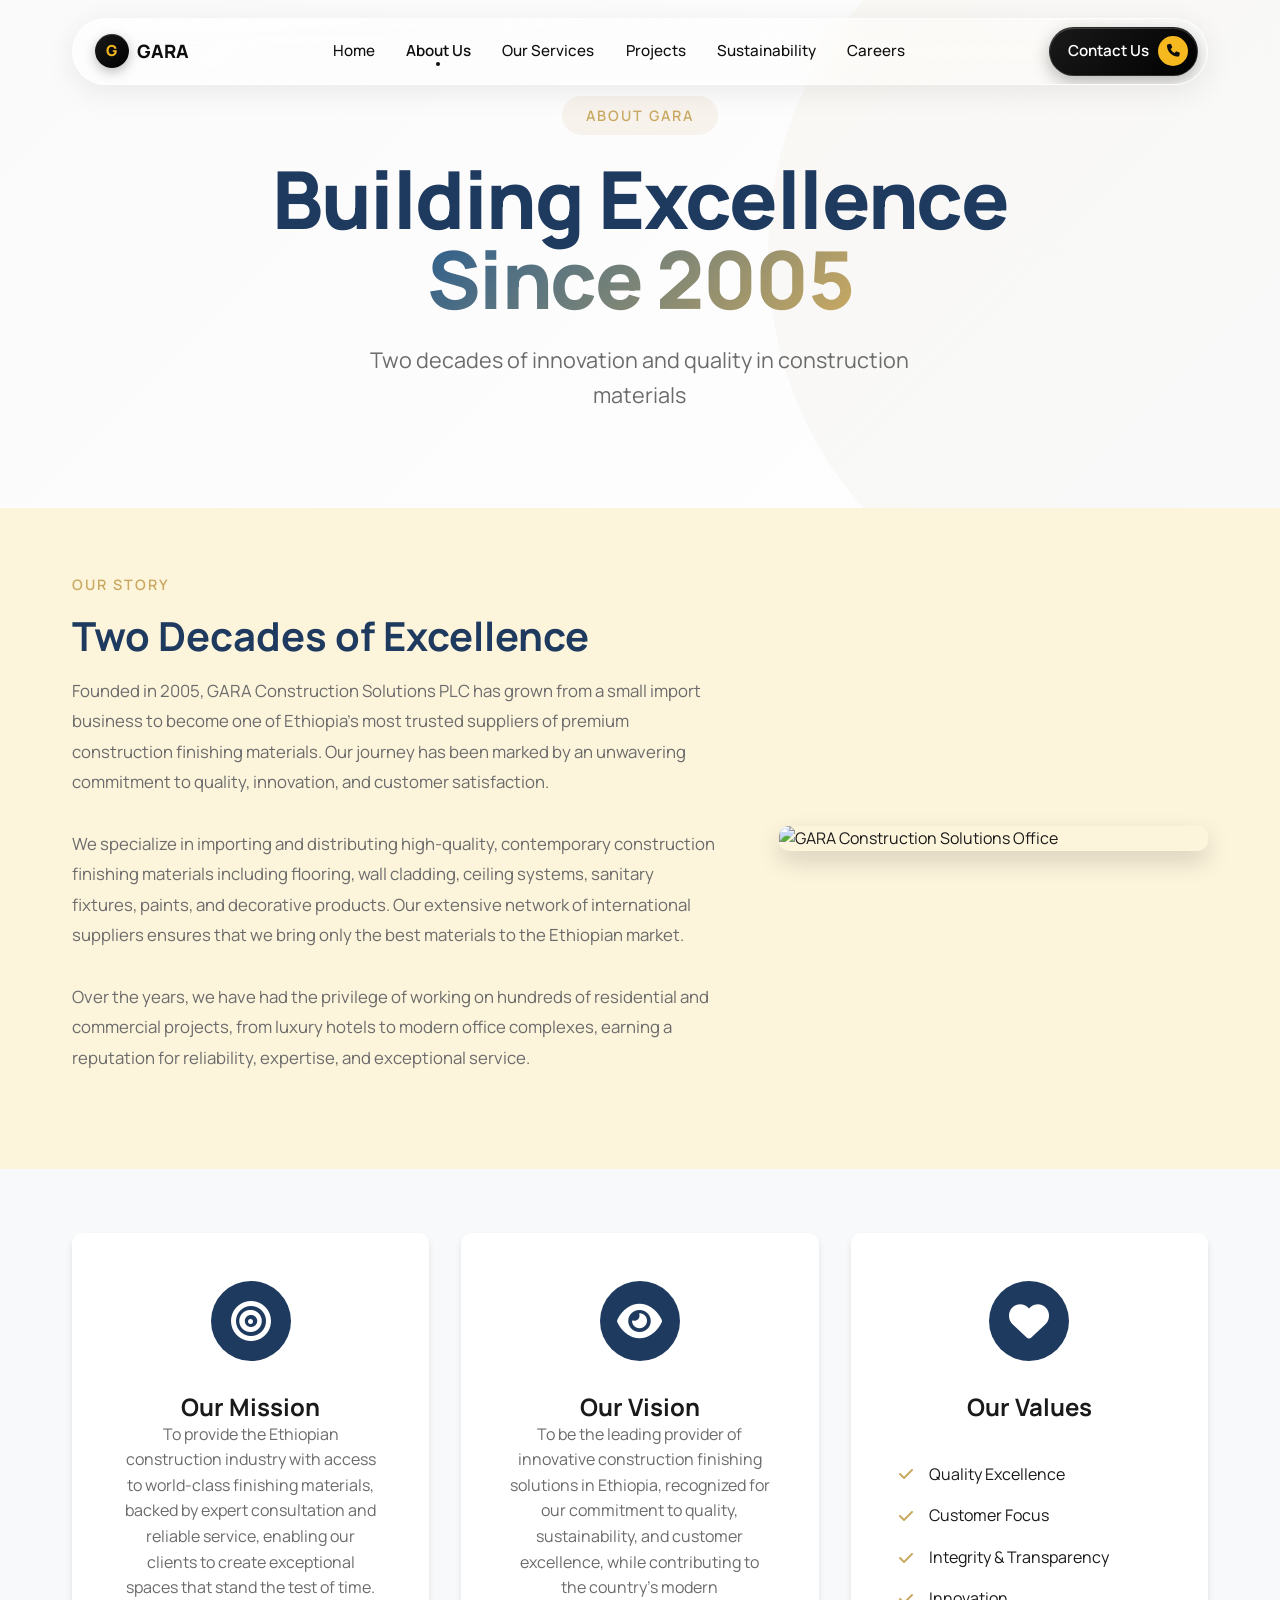
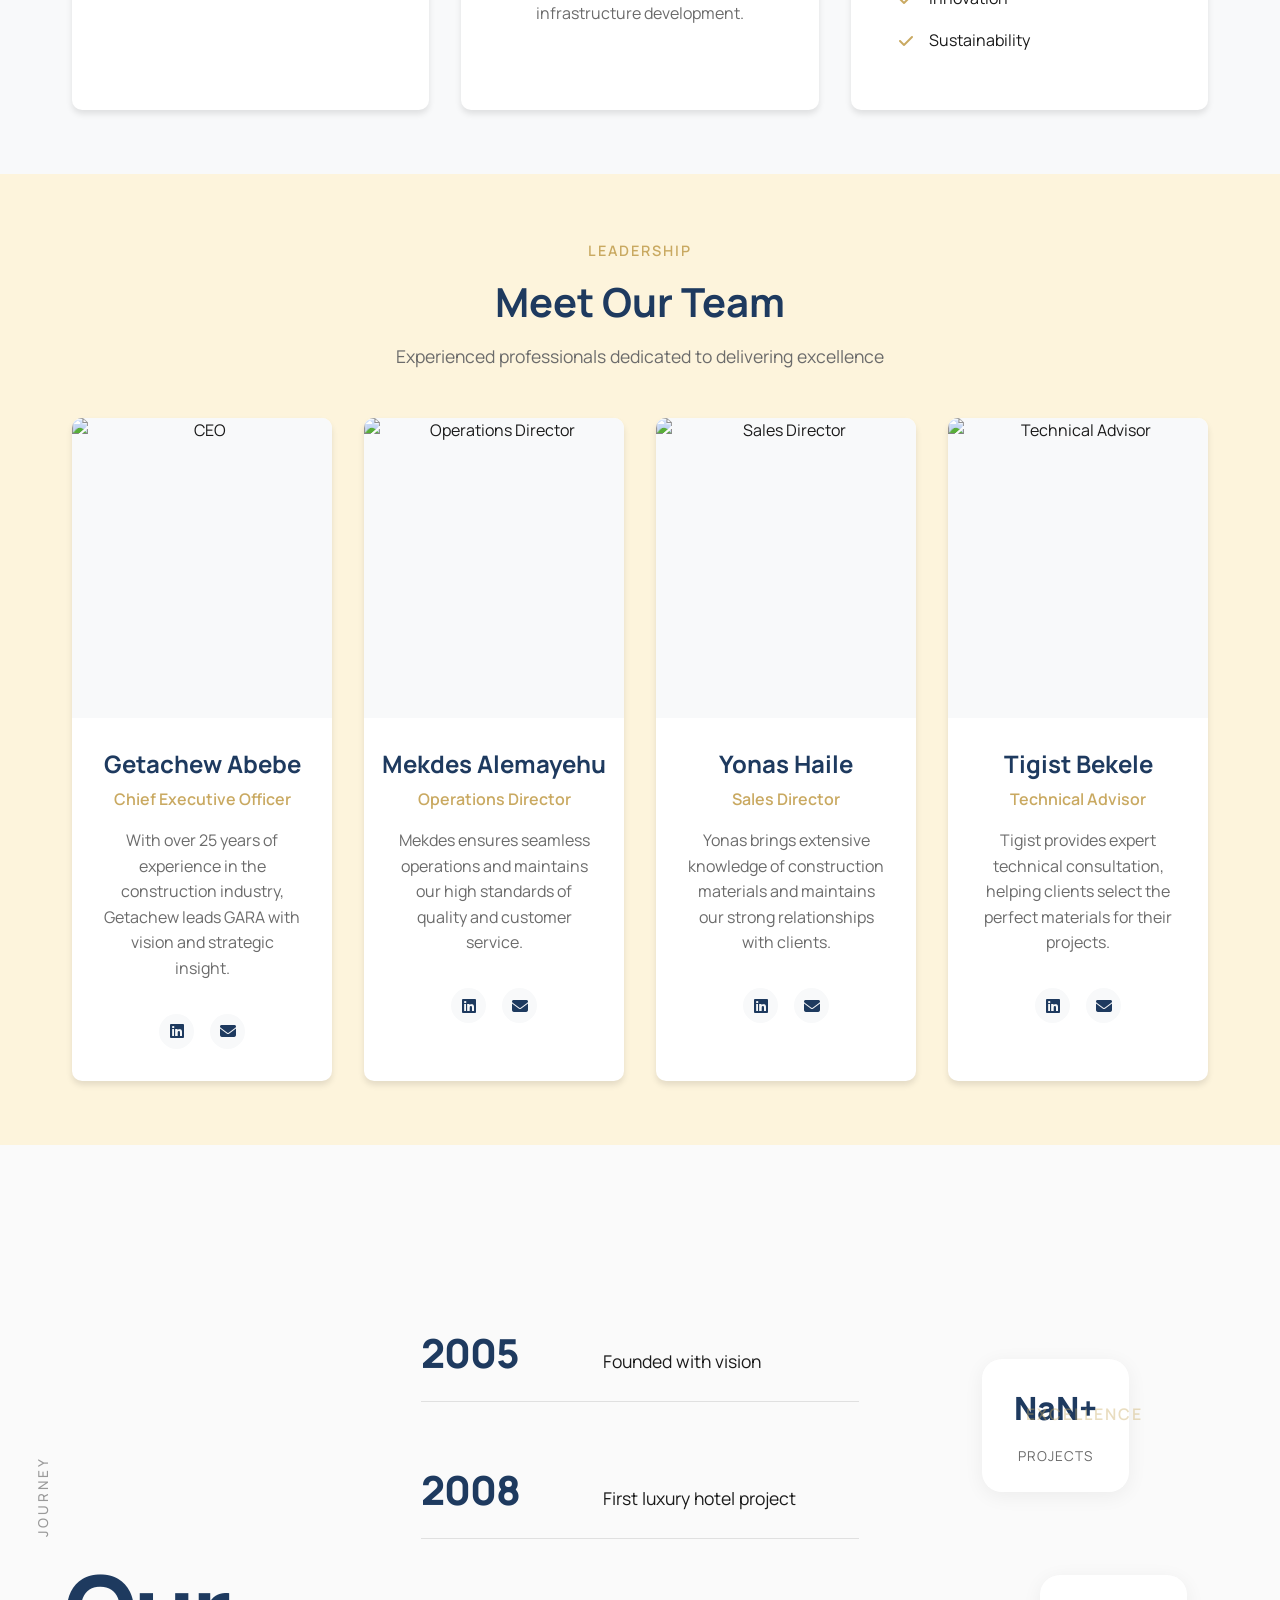
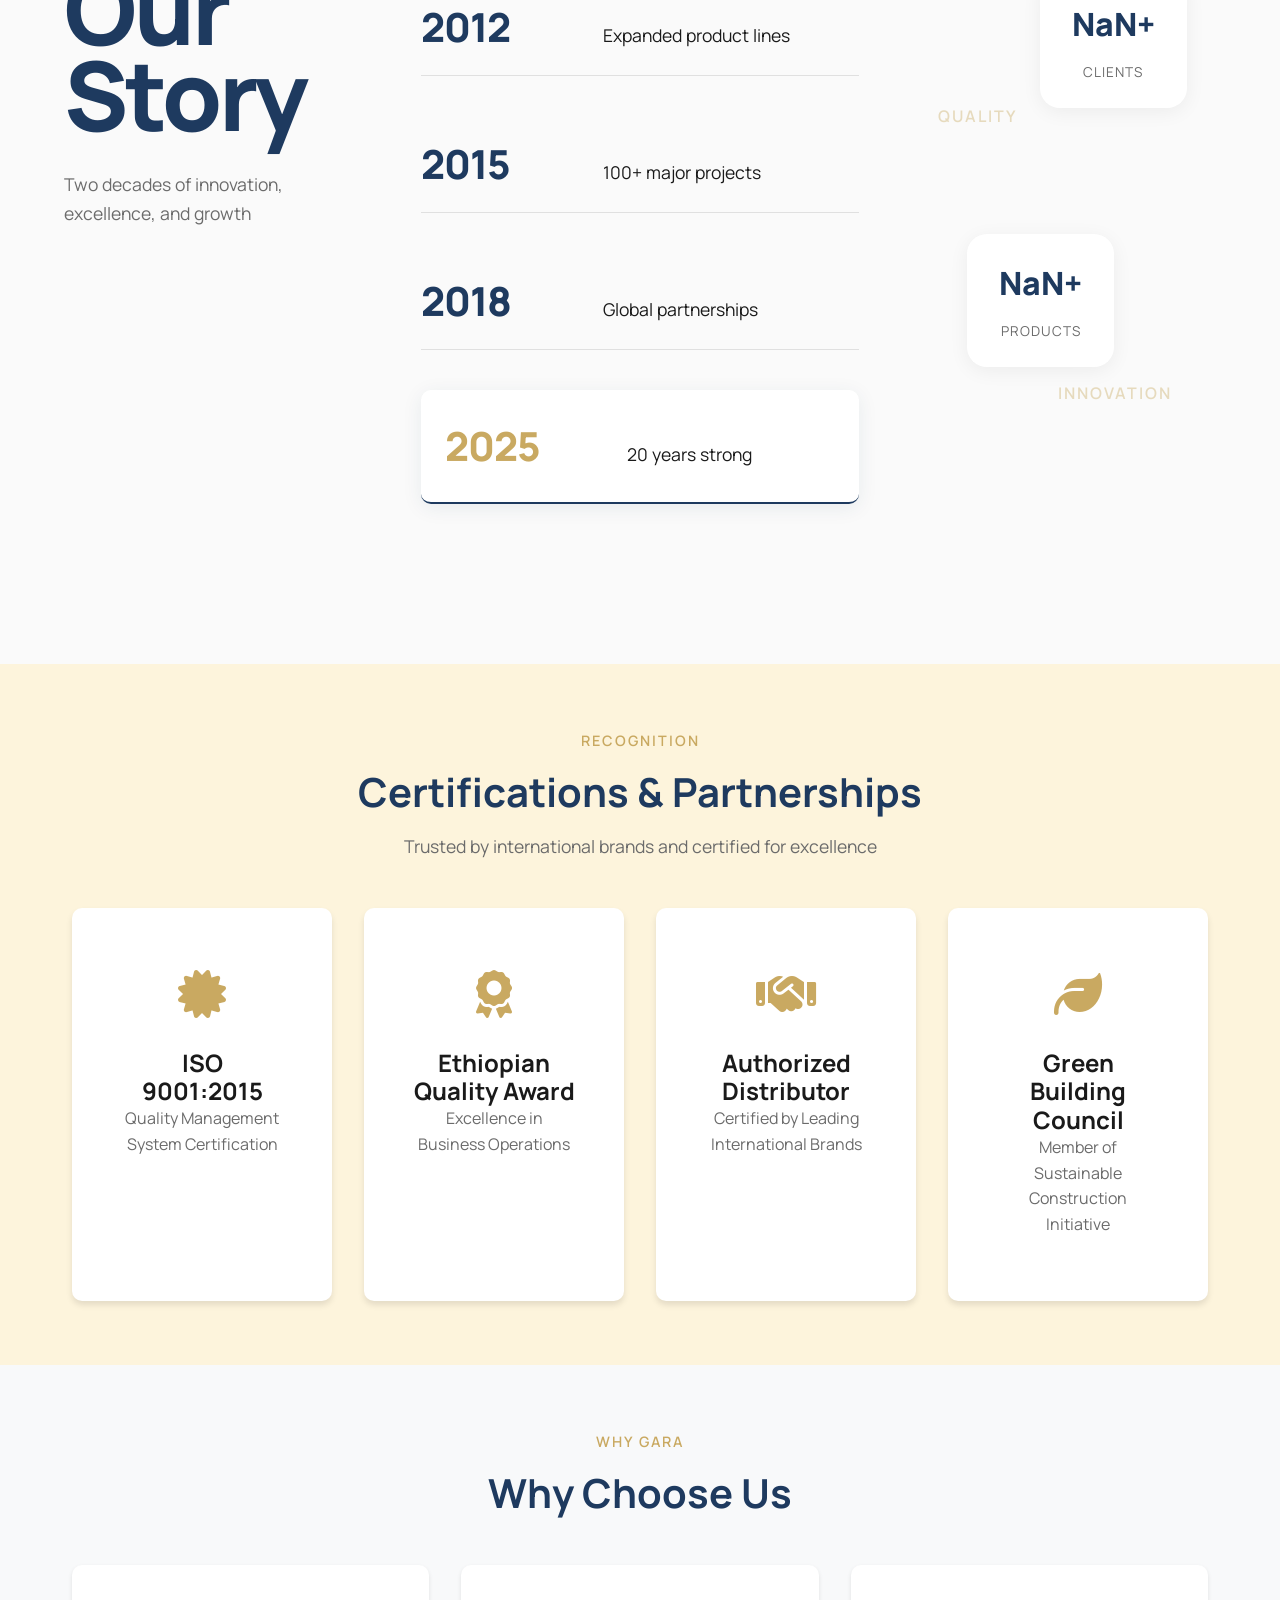
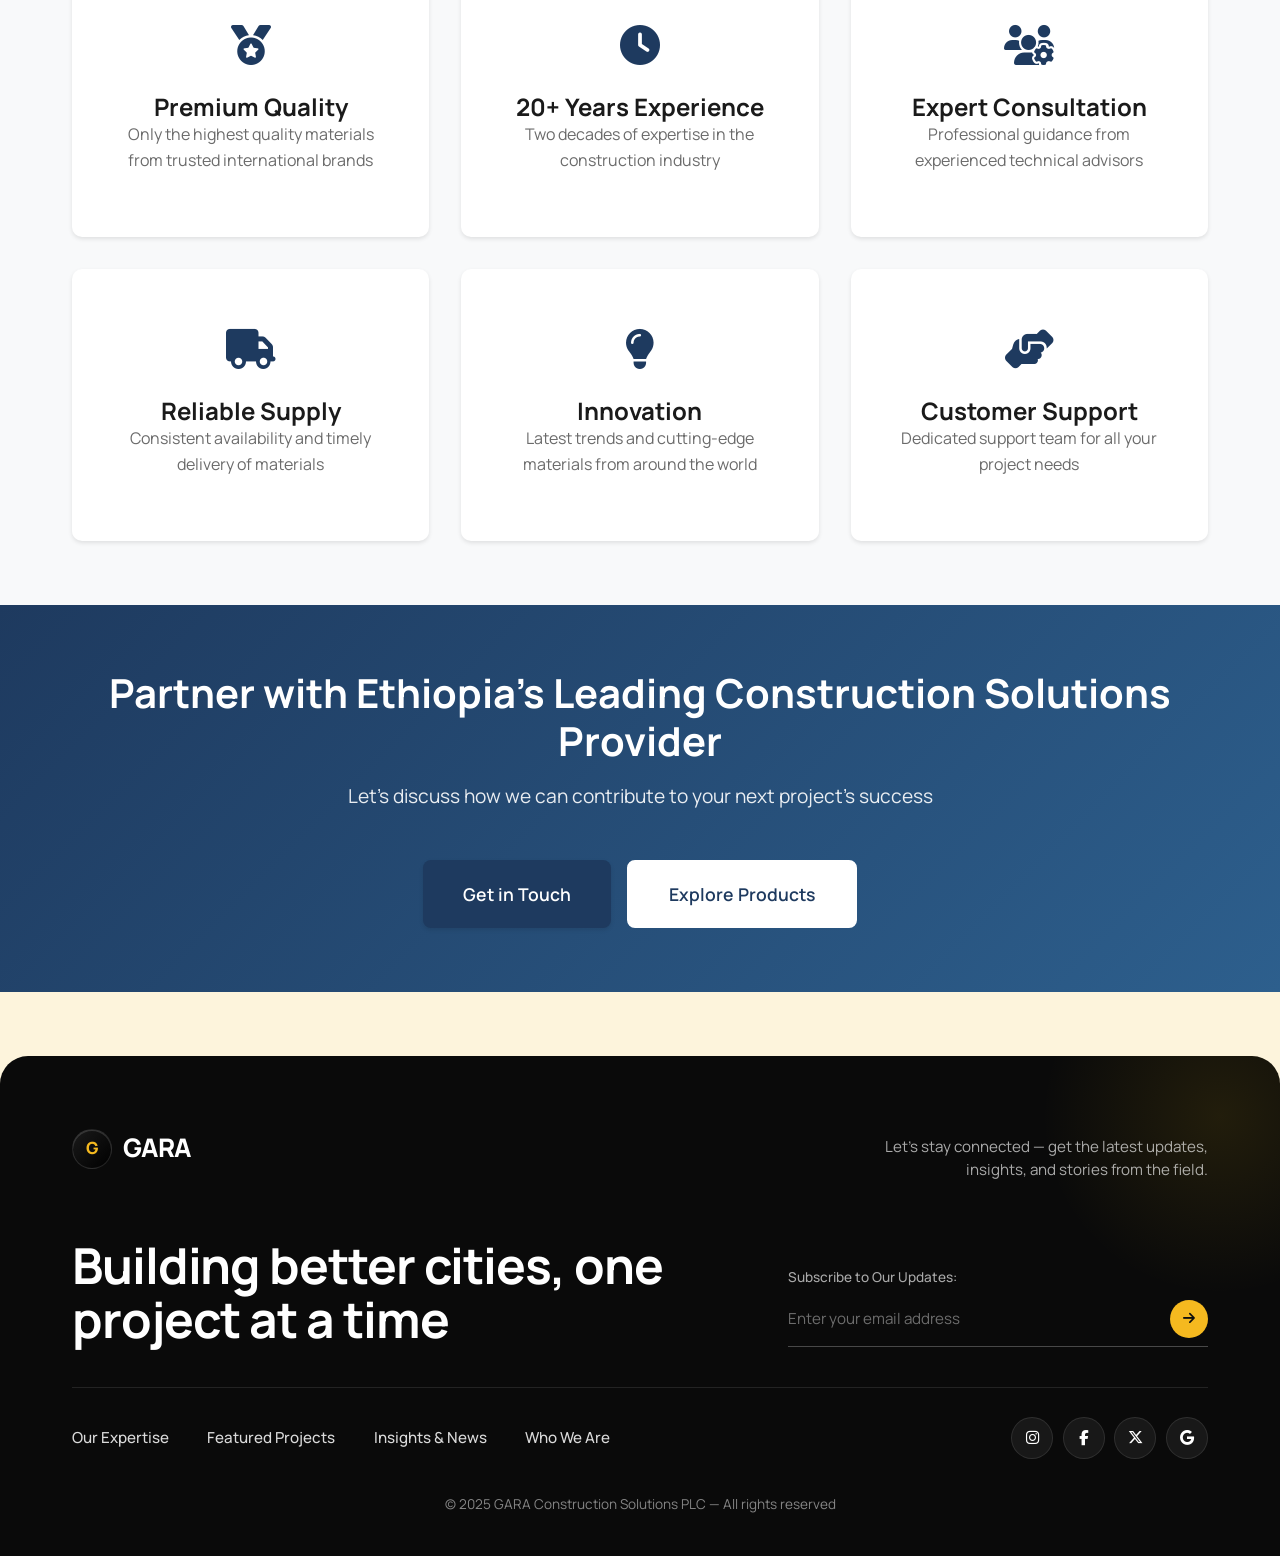
==== commit b38f09aa: "finished contact page and fixed responsiveness" ====
--- a/about.html
+++ b/about.html
@@ -10,30 +10,34 @@
     <link rel="stylesheet" href="https://cdnjs.cloudflare.com/ajax/libs/font-awesome/6.4.0/css/all.min.css">
 </head>
 <body>
-    <!-- Navigation -->
-    <nav class="navbar">
-        <div class="container">
-            <div class="nav-wrapper">
-                <div class="logo">
-                    <h1>GARA</h1>
-                    <span>Construction Solutions PLC</span>
-                </div>
+    <!-- Navigation (floating pill) -->
+    <div class="nav-pill-wrap">
+        <div class="container">
+            <nav class="nav-pill">
+                <a href="index.html" class="nav-pill-logo">
+                    <span class="logo-mark">G</span>
+                    <span class="logo-text">GARA</span>
+                </a>
+                <ul class="nav-pill-menu">
+                    <li><a href="index.html">Home</a></li>
+                    <li><a href="about.html" class="active">About Us</a></li>
+                    <li><a href="products.html">Our Services</a></li>
+                    <li><a href="projects.html">Projects</a></li>
+                    <li><a href="blog.html">Sustainability</a></li>
+                    <li><a href="contact.html">Careers</a></li>
+                </ul>
                 <button class="mobile-menu-toggle" aria-label="Toggle menu">
                     <span></span>
                     <span></span>
                     <span></span>
                 </button>
-                <ul class="nav-menu">
-                    <li><a href="index.html">Home</a></li>
-                    <li><a href="about.html" class="active">About Us</a></li>
-                    <li><a href="products.html">Products & Services</a></li>
-                    <li><a href="projects.html">Projects</a></li>
-                    <li><a href="blog.html">Blog</a></li>
-                    <li><a href="contact.html" class="btn-contact">Contact Us</a></li>
-                </ul>
-            </div>
-        </div>
-    </nav>
+                <a href="contact.html" class="nav-pill-cta">
+                    <span>Contact Us</span>
+                    <span class="nav-pill-cta-icon"><i class="fas fa-phone"></i></span>
+                </a>
+            </nav>
+        </div>
+    </div>
     
     <!-- Mobile Menu Overlay -->
     <div class="mobile-menu-overlay"></div>
--- a/css/style.css
+++ b/css/style.css
@@ -40,6 +40,12 @@
     --shadow-md: 0 4px 6px rgba(0,0,0,0.1);
     --shadow-lg: 0 10px 25px rgba(0,0,0,0.15);
     --shadow-xl: 0 20px 40px rgba(0,0,0,0.2);
+
+    /* Hero palette (editorial sections) */
+    --hero-cream: #fdf4dc;
+    --hero-ink: #0e0e0e;
+    --hero-muted: #6b6b6b;
+    --hero-yellow: #f5c518;
 }
 
 /* ======== RESET & BASE STYLES ======== */
@@ -1640,43 +1646,44 @@
     transform: scale(1.05);
 }
 
-.blog-featured-overlay {
-    position: absolute;
-    left: 1.3rem;
-    right: 1.3rem;
-    bottom: 1.3rem;
-    display: flex;
-    flex-direction: column;
-    justify-content: flex-end;
-    padding: 1.4rem 1.5rem;
-    color: #fff;
-    z-index: 1;
-    background: linear-gradient(135deg, rgba(255, 255, 255, 0.18) 0%, rgba(255, 255, 255, 0.06) 100%);
-    backdrop-filter: blur(20px) saturate(180%);
-    -webkit-backdrop-filter: blur(20px) saturate(180%);
-    border: 1px solid rgba(255, 255, 255, 0.25);
-    border-radius: 18px;
-    box-shadow:
-        0 12px 30px -10px rgba(0, 0, 0, 0.4),
-        inset 0 1px 0 rgba(255, 255, 255, 0.3);
-    overflow: hidden;
-    transition: transform 0.3s ease, box-shadow 0.3s ease;
-}
-
-.blog-featured-overlay::before {
+/* Dark gradient so text is readable without a glass box */
+.blog-featured::after {
     content: '';
     position: absolute;
     inset: 0;
-    border-radius: inherit;
+    background: linear-gradient(to top, rgba(0,0,0,0.82) 0%, rgba(0,0,0,0.35) 50%, rgba(0,0,0,0) 100%);
     pointer-events: none;
-    background: radial-gradient(120% 80% at 0% 0%, rgba(255, 255, 255, 0.18) 0%, rgba(255, 255, 255, 0) 55%);
+    z-index: 0;
+}
+
+.blog-featured-overlay {
+    position: absolute;
+    left: 0;
+    right: 0;
+    bottom: 0;
+    display: flex;
+    flex-direction: column;
+    justify-content: flex-end;
+    padding: 1.8rem 1.8rem;
+    color: #fff;
+    z-index: 1;
+    background: none;
+    backdrop-filter: none;
+    -webkit-backdrop-filter: none;
+    border: none;
+    border-radius: 0;
+    box-shadow: none;
+    overflow: visible;
+    transition: none;
+}
+
+.blog-featured-overlay::before {
+    content: none;
 }
 
 .blog-featured:hover .blog-featured-overlay {
-    transform: translateY(-2px);
-    box-shadow:
-        0 16px 36px -10px rgba(0, 0, 0, 0.5),
-        inset 0 1px 0 rgba(255, 255, 255, 0.35);
+    transform: none;
+    box-shadow: none;
 }
 
 .blog-featured-title {
@@ -2303,143 +2310,7 @@
     }
 }
 
-@media (max-width: 768px) {
-    .nav-menu {
-        position: fixed;
-        left: -100%;
-        top: 0;
-        flex-direction: column;
-        background: white;
-        width: 80%;
-        max-width: 300px;
-        height: 100vh;
-        text-align: left;
-        transition: all 0.3s cubic-bezier(0.4, 0, 0.2, 1);
-        box-shadow: var(--shadow-xl);
-        padding: 5rem 2rem 2rem;
-        gap: 0;
-        z-index: 9999;
-        overflow-y: auto;
-    }
-    
-    .nav-menu a {
-        width: 100%;
-        padding: 1rem 0;
-        border-bottom: 1px solid #f0f0f0;
-        font-size: 1.1rem;
-    }
-    
-    .nav-menu.active {
-        left: 0;
-    }
-    
-    .mobile-menu-toggle {
-        display: flex;
-        z-index: 10000;
-        width: 44px;
-        height: 44px;
-        align-items: center;
-        justify-content: center;
-    }
-    
-    .navbar::before {
-        content: '';
-        position: fixed;
-        top: 0;
-        left: 0;
-        width: 100%;
-        height: 100%;
-        background: rgba(0, 0, 0, 0.5);
-        opacity: 0;
-        visibility: hidden;
-        transition: all 0.3s ease;
-        z-index: 9998;
-    }
-    
-    .navbar.menu-open::before {
-        opacity: 1;
-        visibility: visible;
-    }
-    
-    .hero-modern {
-        grid-template-columns: 1fr;
-        padding: 5rem 5% 3rem;
-        min-height: auto;
-        text-align: center;
-    }
-    
-    .hero-modern-content {
-        order: 1;
-    }
-    
-    .hero-modern-image {
-        order: 2;
-        max-width: 500px;
-        margin: 0 auto;
-    }
-    
-    .hero-badge {
-        display: inline-flex;
-        margin-bottom: 1.5rem;
-    }
-    
-    .hero-modern-title {
-        font-size: 3rem;
-    }
-    
-    .hero-modern-subtitle {
-        margin: 0 auto 2rem;
-    }
-    
-    .hero-modern-buttons {
-        justify-content: center;
-    }
-    
-    .hero-stats-minimal {
-        justify-content: center;
-        flex-wrap: wrap;
-        gap: 1.5rem;
-    }
-    
-    .hero-stat-divider {
-        display: none;
-    }
-    
-    .floating-card-1,
-    .floating-card-2 {
-        display: none;
-    }
-    
-    .desktop-break {
-        display: inline;
-    }
-    
-    .hero {
-        height: 70vh;
-    }
-    
-    .hero-title {
-        font-size: 2rem;
-    }
-    
-    .hero-buttons {
-        flex-direction: column;
-        align-items: center;
-    }
-    
-    .stats-grid {
-        grid-template-columns: repeat(2, 1fr);
-    }
-    
-    .newsletter-content {
-        flex-direction: column;
-        text-align: center;
-    }
-    
-    .newsletter-form {
-        max-width: 100%;
-    }
-}
+
 
 @media (max-width: 480px) {
     html {
@@ -4031,59 +3902,767 @@
 }
 
 .faq-section {
-    padding: var(--spacing-xl) 0;
-}
-
-.faq-grid {
-    max-width: 900px;
+    padding: 6.5rem 0 7rem;
+    background: var(--hero-cream);
+    color: var(--hero-ink);
+    position: relative;
+    overflow: hidden;
+}
+
+.faq-section::before {
+    content: '';
+    position: absolute;
+    top: 30%;
+    right: -120px;
+    width: 320px;
+    height: 320px;
+    border-radius: 50%;
+    background: radial-gradient(circle, rgba(245, 197, 24, 0.12) 0%, rgba(245, 197, 24, 0) 70%);
+    pointer-events: none;
+}
+
+.faq-header {
+    display: grid;
+    grid-template-columns: 1.4fr 1fr;
+    gap: clamp(2rem, 5vw, 4.5rem);
+    align-items: flex-end;
+    margin-bottom: 3.5rem;
+    position: relative;
+    z-index: 1;
+}
+
+.faq-header-text {
+    min-width: 0;
+}
+
+.faq-eyebrow {
+    display: inline-block;
+    font-family: var(--font-heading);
+    font-size: 0.8rem;
+    font-weight: 600;
+    letter-spacing: 0.2em;
+    text-transform: uppercase;
+    color: var(--hero-ink);
+    margin-bottom: 1.25rem;
+}
+
+.faq-title {
+    font-family: var(--font-heading);
+    font-weight: 700;
+    font-size: clamp(1.7rem, 3.4vw, 2.55rem);
+    line-height: 1.18;
+    letter-spacing: -0.022em;
+    color: var(--hero-ink);
+    margin: 0;
+    max-width: 620px;
+}
+
+.faq-sub {
+    font-size: 1rem;
+    line-height: 1.65;
+    color: var(--hero-muted);
+    max-width: 380px;
+    margin: 0;
+    padding-bottom: 0.4rem;
+}
+
+.faq-list {
+    max-width: 1180px;
     margin: 0 auto;
+    position: relative;
+    z-index: 1;
 }
 
 .faq-item {
-    background: white;
-    margin-bottom: var(--spacing-sm);
-    border-radius: 10px;
-    box-shadow: var(--shadow-sm);
-    overflow: hidden;
+    border-top: 1px solid rgba(0, 0, 0, 0.12);
+}
+
+.faq-item:last-child {
+    border-bottom: 1px solid rgba(0, 0, 0, 0.12);
 }
 
 .faq-question {
-    padding: var(--spacing-md);
+    width: 100%;
+    background: transparent;
+    border: none;
+    padding: 1.6rem 0;
     display: flex;
     justify-content: space-between;
     align-items: center;
+    gap: 1.5rem;
     cursor: pointer;
-    transition: var(--transition-fast);
+    text-align: left;
+    font-family: inherit;
+    transition: opacity 0.2s ease;
 }
 
 .faq-question:hover {
-    background: var(--background-light);
+    opacity: 0.7;
 }
 
 .faq-question h3 {
-    color: var(--primary-color);
-    font-size: 1.1rem;
-}
-
-.faq-question i {
-    color: var(--secondary-color);
-    transition: var(--transition-fast);
-}
-
-.faq-item.active .faq-question i {
-    transform: rotate(180deg);
+    font-family: var(--font-heading);
+    font-weight: 600;
+    font-size: clamp(1.05rem, 1.6vw, 1.25rem);
+    line-height: 1.35;
+    color: var(--hero-ink);
+    margin: 0;
+    letter-spacing: -0.01em;
+}
+
+.faq-arrow {
+    flex-shrink: 0;
+    width: 44px;
+    height: 44px;
+    border-radius: 50%;
+    background: var(--hero-ink);
+    color: #fff;
+    display: inline-flex;
+    align-items: center;
+    justify-content: center;
+    font-size: 0.95rem;
+    transition: transform 0.35s ease, background 0.2s ease;
+}
+
+.faq-item.active .faq-arrow {
+    transform: rotate(45deg);
+    background: var(--hero-yellow);
+    color: var(--hero-ink);
 }
 
 .faq-answer {
-    padding: 0 var(--spacing-md);
     max-height: 0;
     overflow: hidden;
-    transition: max-height 0.3s ease;
+    transition: max-height 0.4s ease, padding 0.4s ease;
+    padding: 0;
 }
 
 .faq-item.active .faq-answer {
-    padding: var(--spacing-md);
     max-height: 500px;
+    padding: 0 4rem 1.6rem 0;
+}
+
+.faq-answer p {
+    font-size: 1rem;
+    line-height: 1.65;
+    color: var(--hero-muted);
+    margin: 0;
+    max-width: 780px;
+}
+
+@media (max-width: 992px) {
+    .faq-header {
+        grid-template-columns: 1fr;
+        gap: 1.2rem;
+        align-items: flex-start;
+    }
+    .faq-sub {
+        max-width: 100%;
+        padding-bottom: 0;
+    }
+    .faq-item.active .faq-answer {
+        padding-right: 3.5rem;
+    }
+}
+
+@media (max-width: 600px) {
+    .faq-section {
+        padding: 4.5rem 0 5rem;
+    }
+    .faq-question {
+        padding: 1.25rem 0;
+        gap: 1rem;
+    }
+    .faq-arrow {
+        width: 38px;
+        height: 38px;
+        font-size: 0.85rem;
+    }
+    .faq-item.active .faq-answer {
+        padding: 0 3rem 1.25rem 0;
+    }
+}
+
+/* ======== PAGE BANNER EDITORIAL (contact page) ======== */
+.page-banner-editorial {
+    min-height: 42vh;
+    display: flex;
+    align-items: center;
+    background: var(--hero-cream);
+    position: relative;
+    overflow: hidden;
+    padding: 8rem 0 4rem;
+}
+
+.page-banner-editorial::before {
+    content: '';
+    position: absolute;
+    top: 10%;
+    left: -100px;
+    width: 300px;
+    height: 300px;
+    border-radius: 50%;
+    background: radial-gradient(circle, rgba(245, 197, 24, 0.12) 0%, rgba(245, 197, 24, 0) 70%);
+    pointer-events: none;
+}
+
+.page-banner-editorial .container {
+    position: relative;
+    z-index: 1;
+}
+
+.banner-editorial-header {
+    display: grid;
+    grid-template-columns: 1.4fr 1fr;
+    gap: clamp(2rem, 5vw, 4.5rem);
+    align-items: flex-end;
+}
+
+.banner-editorial-text {
+    min-width: 0;
+}
+
+.banner-editorial-eyebrow {
+    display: inline-block;
+    font-family: var(--font-heading);
+    font-size: 0.8rem;
+    font-weight: 600;
+    letter-spacing: 0.2em;
+    text-transform: uppercase;
+    color: var(--hero-ink);
+    margin-bottom: 1.25rem;
+}
+
+.banner-editorial-title {
+    font-family: var(--font-heading);
+    font-weight: 700;
+    font-size: clamp(2rem, 4.2vw, 3.2rem);
+    line-height: 1.1;
+    letter-spacing: -0.022em;
+    color: var(--hero-ink);
+    margin: 0;
+    max-width: 700px;
+}
+
+.banner-editorial-sub {
+    font-size: 1rem;
+    line-height: 1.65;
+    color: var(--hero-muted);
+    max-width: 380px;
+    margin: 0;
+    padding-bottom: 0.4rem;
+}
+
+@media (max-width: 992px) {
+    .banner-editorial-header {
+        grid-template-columns: 1fr;
+        gap: 1.2rem;
+        align-items: flex-start;
+    }
+    .banner-editorial-sub {
+        max-width: 100%;
+        padding-bottom: 0;
+    }
+}
+
+/* ======== CONTACT SECTION ======== */
+.contact-section {
+    padding: 0 0 6rem;
+    background: var(--hero-cream);
+    color: var(--hero-ink);
+    position: relative;
+    overflow: hidden;
+}
+
+.contact-header {
+    display: grid;
+    grid-template-columns: 1.4fr 1fr;
+    gap: clamp(2rem, 5vw, 4.5rem);
+    align-items: flex-end;
+    margin-bottom: 3rem;
+    position: relative;
+    z-index: 1;
+}
+
+.contact-header-text {
+    min-width: 0;
+}
+
+.contact-eyebrow {
+    display: inline-block;
+    font-family: var(--font-heading);
+    font-size: 0.8rem;
+    font-weight: 600;
+    letter-spacing: 0.2em;
+    text-transform: uppercase;
+    color: var(--hero-ink);
+    margin-bottom: 1.25rem;
+}
+
+.contact-title {
+    font-family: var(--font-heading);
+    font-weight: 700;
+    font-size: clamp(1.7rem, 3.4vw, 2.55rem);
+    line-height: 1.18;
+    letter-spacing: -0.022em;
+    color: var(--hero-ink);
+    margin: 0;
+    max-width: 620px;
+}
+
+.contact-sub {
+    font-size: 1rem;
+    line-height: 1.65;
+    color: var(--hero-muted);
+    max-width: 380px;
+    margin: 0;
+    padding-bottom: 0.4rem;
+}
+
+.contact-grid {
+    display: grid;
+    grid-template-columns: 1.3fr 1fr;
+    gap: clamp(1.5rem, 3vw, 2.5rem);
+    align-items: flex-start;
+    position: relative;
+    z-index: 1;
+}
+
+.contact-form-card,
+.contact-info-card {
+    background: #ffffff;
+    border-radius: 24px;
+    padding: 2.2rem 2.2rem 2.6rem;
+    box-shadow: 0 12px 40px -15px rgba(0, 0, 0, 0.08);
+    border: 1px solid rgba(0, 0, 0, 0.045);
+}
+
+.contact-card-title {
+    font-family: var(--font-heading);
+    font-weight: 700;
+    font-size: clamp(1.15rem, 1.8vw, 1.45rem);
+    margin: 0 0 0.4rem;
+    color: var(--hero-ink);
+    letter-spacing: -0.01em;
+}
+
+.contact-card-desc {
+    font-size: 0.9rem;
+    line-height: 1.55;
+    color: var(--hero-muted);
+    margin: 0 0 1.8rem;
+}
+
+.contact-form {
+    display: flex;
+    flex-direction: column;
+    gap: 1.1rem;
+}
+
+.form-row {
+    display: grid;
+    grid-template-columns: 1fr 1fr;
+    gap: 1rem;
+}
+
+.form-group {
+    display: flex;
+    flex-direction: column;
+    gap: 0.35rem;
+}
+
+.form-group label {
+    font-size: 0.82rem;
+    font-weight: 600;
+    color: var(--hero-ink);
+    letter-spacing: 0.01em;
+}
+
+.form-group input,
+.form-group select,
+.form-group textarea {
+    font-family: var(--font-primary);
+    font-size: 0.95rem;
+    padding: 0.7rem 0.9rem;
+    border: 1px solid rgba(0, 0, 0, 0.12);
+    border-radius: 12px;
+    background: #fff;
+    color: var(--hero-ink);
+    outline: none;
+    transition: border-color 0.2s ease, box-shadow 0.2s ease;
+}
+
+.form-group input:focus,
+.form-group select:focus,
+.form-group textarea:focus {
+    border-color: var(--hero-yellow);
+    box-shadow: 0 0 0 3px rgba(245, 197, 24, 0.15);
+}
+
+.form-group textarea {
+    resize: vertical;
+    min-height: 100px;
+}
+
+.checkbox-group {
+    flex-direction: row;
+    align-items: center;
+    gap: 0.65rem;
+}
+
+.checkbox-group input {
+    width: 18px;
+    height: 18px;
+    accent-color: var(--hero-yellow);
+}
+
+.checkbox-group label {
+    font-weight: 400;
+    font-size: 0.88rem;
+    color: var(--hero-muted);
+}
+
+.contact-submit {
+    display: inline-flex;
+    align-items: center;
+    gap: 0.55rem;
+    background: var(--hero-ink);
+    color: #fff;
+    border: none;
+    font-family: var(--font-primary);
+    font-weight: 600;
+    font-size: 0.95rem;
+    padding: 0.45rem 0.45rem 0.45rem 1.4rem;
+    border-radius: 999px;
+    align-self: flex-start;
+    cursor: pointer;
+    transition: transform 0.2s ease, background 0.2s ease, box-shadow 0.2s ease;
+    box-shadow: 0 8px 22px rgba(0, 0, 0, 0.25);
+}
+
+.contact-submit:hover {
+    transform: translateY(-1px);
+    background: #222;
+    box-shadow: 0 12px 28px rgba(0, 0, 0, 0.3);
+}
+
+.contact-submit-arrow {
+    width: 32px;
+    height: 32px;
+    border-radius: 50%;
+    background: var(--hero-yellow);
+    color: var(--hero-ink);
+    display: inline-flex;
+    align-items: center;
+    justify-content: center;
+    font-size: 0.78rem;
+}
+
+.contact-info-card {
+    display: flex;
+    flex-direction: column;
+    gap: 0;
+}
+
+.contact-info-list {
+    display: flex;
+    flex-direction: column;
+    margin-bottom: 1.5rem;
+}
+
+.contact-info-item {
+    display: flex;
+    align-items: flex-start;
+    gap: 1rem;
+    padding: 1.1rem 0;
+    border-bottom: 1px solid rgba(0, 0, 0, 0.07);
+}
+
+.contact-info-item:first-child {
+    padding-top: 0;
+}
+
+.contact-info-item:last-child {
+    border-bottom: none;
+    padding-bottom: 0;
+}
+
+.contact-info-icon {
+    flex-shrink: 0;
+    width: 42px;
+    height: 42px;
+    border-radius: 50%;
+    background: var(--hero-ink);
+    color: #fff;
+    display: flex;
+    align-items: center;
+    justify-content: center;
+    font-size: 0.95rem;
+}
+
+.contact-info-text {
+    display: flex;
+    flex-direction: column;
+    gap: 0.15rem;
+    padding-top: 0.25rem;
+}
+
+.contact-info-text strong {
+    font-weight: 600;
+    font-size: 0.95rem;
+    color: var(--hero-ink);
+}
+
+.contact-info-text span {
+    font-size: 0.88rem;
+    line-height: 1.5;
+    color: var(--hero-muted);
+}
+
+.contact-social {
+    margin-top: auto;
+    padding-top: 1.25rem;
+}
+
+.contact-social h4 {
+    font-family: var(--font-heading);
+    font-weight: 600;
+    font-size: 0.95rem;
+    margin: 0 0 0.75rem;
+    color: var(--hero-ink);
+}
+
+.contact-social-links {
+    display: flex;
+    gap: 0.65rem;
+}
+
+.contact-social-links a {
+    width: 38px;
+    height: 38px;
+    border-radius: 50%;
+    background: var(--hero-ink);
+    color: #fff;
+    display: flex;
+    align-items: center;
+    justify-content: center;
+    font-size: 0.95rem;
+    text-decoration: none;
+    transition: background 0.2s ease, transform 0.2s ease;
+}
+
+.contact-social-links a:hover {
+    background: var(--hero-yellow);
+    color: var(--hero-ink);
+    transform: translateY(-2px);
+}
+
+.form-message {
+    display: flex;
+    align-items: center;
+    gap: 0.75rem;
+    padding: 1rem 1.2rem;
+    border-radius: 12px;
+    margin-top: 1rem;
+    font-size: 0.9rem;
+}
+
+.form-message.success {
+    background: rgba(34, 197, 94, 0.1);
+    border: 1px solid rgba(34, 197, 94, 0.2);
+    color: #166534;
+}
+
+.form-message.error {
+    background: rgba(239, 68, 68, 0.1);
+    border: 1px solid rgba(239, 68, 68, 0.2);
+    color: #991b1b;
+}
+
+.form-message i {
+    font-size: 1.2rem;
+}
+
+@media (max-width: 992px) {
+    .contact-header {
+        grid-template-columns: 1fr;
+        gap: 1.2rem;
+        align-items: flex-start;
+    }
+    .contact-sub {
+        max-width: 100%;
+        padding-bottom: 0;
+    }
+    .contact-grid {
+        grid-template-columns: 1fr;
+    }
+}
+
+@media (max-width: 600px) {
+    .contact-section {
+        padding: 0 0 4.5rem;
+    }
+    .contact-form-card,
+    .contact-info-card {
+        padding: 1.5rem 1.3rem 1.8rem;
+    }
+    .form-row {
+        grid-template-columns: 1fr;
+    }
+}
+
+/* ======== MAP SECTION EDITORIAL ======== */
+.map-section-editorial {
+    padding: 0 0 6.5rem;
+    background: var(--hero-cream);
+    color: var(--hero-ink);
+}
+
+.map-header {
+    display: grid;
+    grid-template-columns: 1.4fr 1fr;
+    gap: clamp(2rem, 5vw, 4.5rem);
+    align-items: flex-end;
+    margin-bottom: 2.5rem;
+}
+
+.map-header-text {
+    min-width: 0;
+}
+
+.map-eyebrow {
+    display: inline-block;
+    font-family: var(--font-heading);
+    font-size: 0.8rem;
+    font-weight: 600;
+    letter-spacing: 0.2em;
+    text-transform: uppercase;
+    color: var(--hero-ink);
+    margin-bottom: 1.25rem;
+}
+
+.map-title {
+    font-family: var(--font-heading);
+    font-weight: 700;
+    font-size: clamp(1.7rem, 3.4vw, 2.55rem);
+    line-height: 1.18;
+    letter-spacing: -0.022em;
+    color: var(--hero-ink);
+    margin: 0;
+    max-width: 620px;
+}
+
+.map-sub {
+    font-size: 1rem;
+    line-height: 1.65;
+    color: var(--hero-muted);
+    max-width: 380px;
+    margin: 0;
+    padding-bottom: 0.4rem;
+}
+
+.map-card {
+    border-radius: 24px;
+    overflow: hidden;
+    box-shadow: 0 20px 50px -20px rgba(0, 0, 0, 0.15);
+    border: 1px solid rgba(0, 0, 0, 0.045);
+    background: #1a1a1a;
+}
+
+.map-card iframe {
+    display: block;
+    width: 100%;
+    height: 480px;
+}
+
+@media (max-width: 992px) {
+    .map-header {
+        grid-template-columns: 1fr;
+        gap: 1.2rem;
+        align-items: flex-start;
+    }
+    .map-sub {
+        max-width: 100%;
+        padding-bottom: 0;
+    }
+    .map-card iframe {
+        height: 340px;
+    }
+}
+
+@media (max-width: 600px) {
+    .map-section-editorial {
+        padding: 0 0 4.5rem;
+    }
+    .map-card iframe {
+        height: 260px;
+    }
+}
+
+/* ======== DOWNLOAD CTA CARD ======== */
+.download-cta-card {
+    padding: 0 0 6.5rem;
+    background: var(--hero-cream);
+}
+
+.download-card {
+    display: flex;
+    align-items: center;
+    gap: clamp(1.2rem, 2.5vw, 2rem);
+    background: linear-gradient(135deg, rgba(255, 255, 255, 0.6) 0%, rgba(255, 255, 255, 0.3) 100%);
+    backdrop-filter: blur(20px) saturate(180%);
+    -webkit-backdrop-filter: blur(20px) saturate(180%);
+    border: 1px solid rgba(255, 255, 255, 0.5);
+    border-radius: 20px;
+    padding: 1.8rem 2rem 1.8rem 2.2rem;
+    box-shadow:
+        0 12px 30px -15px rgba(0, 0, 0, 0.1),
+        inset 0 1px 0 rgba(255, 255, 255, 0.6);
+}
+
+.download-card-icon {
+    flex-shrink: 0;
+    width: 56px;
+    height: 56px;
+    border-radius: 50%;
+    background: var(--hero-yellow);
+    color: var(--hero-ink);
+    display: flex;
+    align-items: center;
+    justify-content: center;
+    font-size: 1.35rem;
+}
+
+.download-card-text {
+    flex: 1;
+    min-width: 0;
+}
+
+.download-card-text h3 {
+    font-family: var(--font-heading);
+    font-weight: 700;
+    font-size: clamp(1.15rem, 2vw, 1.5rem);
+    margin: 0 0 0.25rem;
+    color: var(--hero-ink);
+    letter-spacing: -0.01em;
+}
+
+.download-card-text p {
+    font-size: 0.9rem;
+    line-height: 1.5;
+    color: var(--hero-muted);
+    margin: 0;
+}
+
+@media (max-width: 600px) {
+    .download-cta-card {
+        padding: 0 0 4.5rem;
+    }
+    .download-card {
+        flex-direction: column;
+        text-align: center;
+        padding: 1.8rem 1.5rem;
+    }
 }
 
 .download-cta {
@@ -4200,6 +4779,7 @@
 
 .nav-pill-wrap .container {
     pointer-events: auto;
+    position: relative;
 }
 
 .nav-pill {
@@ -4275,7 +4855,8 @@
 }
 
 .nav-pill-menu {
-    position: relative;
+    position: static;
+    transform: none;
     z-index: 1;
     display: flex;
     align-items: center;
@@ -4283,6 +4864,9 @@
     list-style: none;
     margin: 0;
     padding: 0;
+    pointer-events: auto;
+    flex: 1;
+    justify-content: center;
 }
 
 .nav-pill-menu a {
@@ -4789,12 +5373,8 @@
 }
 
 @media (max-width: 992px) {
-    .nav-pill-wrap {
-        position: fixed;
-        padding-top: 0.75rem;
-    }
     .hero-arkonex {
-        padding: 2.5rem 0 2.5rem;
+        padding: 5rem 0 2.5rem;
         min-height: auto;
     }
     .hero-grid {
@@ -4804,19 +5384,31 @@
     .hero-col-left,
     .hero-col-right {
         padding: 0;
+    }
+    .hero-col-right {
+        order: -1;
     }
     .hero-card-top {
         height: auto;
         min-height: 0;
         border-radius: 28px;
     }
+    .hero-card-top::after {
+        display: none;
+    }
+    .hero-card-white::before,
+    .hero-card-white::after {
+        display: none;
+    }
     .hero-media-frame {
         flex: 0 0 auto;
         aspect-ratio: 16 / 9;
     }
-    .hero-card-text { border-radius: 28px; }
+    .hero-card-text {
+        border-radius: 28px;
+    }
     .hero-card-trolly {
-        min-height: 380px;
+        min-height: 300px;
         border-radius: 28px;
     }
     .hero-circle {
@@ -4825,71 +5417,165 @@
         left: auto;
         transform: none;
         margin: -1.5rem auto 0;
-        width: 140px;
-        height: 140px;
+        width: 120px;
+        height: 120px;
+    }
+    .hero-circle-rotate svg text {
+        font-size: 11px;
+    }
+    .hero-circle-core {
+        width: 38px;
+        height: 38px;
+    }
+    .hero-circle-star {
+        width: 26px;
+        height: 26px;
+    }
+    .hero-cta-row {
+        gap: 0.6rem;
+    }
+
+    .nav-pill-wrap {
+        padding-top: 0.75rem;
+    }
+    .nav-pill {
+        padding: 0.5rem 0.55rem 0.5rem 1.2rem;
+        overflow: visible;
+    }
+    .nav-pill-cta {
+        display: none;
     }
     .nav-pill-menu {
         position: fixed;
         top: 0;
+        left: auto;
         right: -100%;
+        transform: none;
         width: 280px;
         height: 100vh;
-        background: linear-gradient(180deg, rgba(255, 255, 255, 0.72) 0%, rgba(255, 255, 255, 0.5) 100%);
+        background: linear-gradient(180deg, rgba(255, 255, 255, 0.95) 0%, rgba(255, 255, 255, 0.88) 100%);
         backdrop-filter: blur(24px) saturate(180%);
         -webkit-backdrop-filter: blur(24px) saturate(180%);
         border-left: 1px solid rgba(255, 255, 255, 0.55);
         flex-direction: column;
         align-items: stretch;
+        justify-content: flex-start;
         padding: 5rem 2rem 2rem;
-        box-shadow: -10px 0 40px -10px rgba(0,0,0,0.18);
+        box-shadow: -10px 0 40px -10px rgba(0, 0, 0, 0.18);
         transition: right 0.35s cubic-bezier(0.4, 0, 0.2, 1);
         z-index: 1000;
         overflow-y: auto;
         display: flex;
         gap: 0;
-    }
-    .nav-pill-menu.active { right: 0; }
-    .nav-pill-menu li { width: 100%; }
+        flex: none;
+    }
+    .nav-pill-menu.active {
+        right: 0;
+    }
+    .nav-pill-menu li {
+        width: 100%;
+    }
     .nav-pill-menu a {
         display: block;
         padding: 1rem 0.5rem;
         font-size: 1.05rem;
         border-bottom: 1px solid rgba(0, 0, 0, 0.06);
     }
-    .nav-pill-menu a::after { display: none; }
+    .nav-pill-menu a::after {
+        display: none;
+    }
     .mobile-menu-toggle {
-        display: flex;
+        display: flex !important;
+        flex-direction: column;
+        align-items: center;
+        justify-content: center;
+        gap: 5px;
+        background: var(--hero-ink);
+        border: none;
+        cursor: pointer;
+        padding: 0.65rem;
+        border-radius: 50%;
+        width: 42px;
+        height: 42px;
         z-index: 1001;
-    }
-    .mobile-menu-toggle.active span:nth-child(1) { transform: rotate(45deg) translate(5px, 5px); }
-    .mobile-menu-toggle.active span:nth-child(2) { opacity: 0; }
-    .mobile-menu-toggle.active span:nth-child(3) { transform: rotate(-45deg) translate(7px, -6px); }
-    .nav-pill { padding: 0.55rem 0.6rem 0.55rem 1.2rem; }
+        box-shadow: 0 4px 14px rgba(0, 0, 0, 0.12);
+    }
+    .mobile-menu-toggle span {
+        display: block;
+        width: 20px;
+        height: 2.5px;
+        border-radius: 3px;
+        background: var(--hero-yellow);
+        transition: all 0.3s ease;
+        transform-origin: center;
+    }
+    .mobile-menu-toggle.active span:nth-child(1) {
+        transform: rotate(45deg) translate(5px, 5px);
+    }
+    .mobile-menu-toggle.active span:nth-child(2) {
+        opacity: 0;
+    }
+    .mobile-menu-toggle.active span:nth-child(3) {
+        transform: rotate(-45deg) translate(7px, -6px);
+    }
     .mobile-menu-overlay {
         display: none;
         position: fixed;
-        top: 0; left: 0;
+        top: 0;
+        left: 0;
         width: 100%;
         height: 100vh;
-        background: rgba(0,0,0,0.5);
+        background: rgba(0, 0, 0, 0.5);
         z-index: 999;
     }
-    .mobile-menu-overlay.active { display: block; }
+    .mobile-menu-overlay.active {
+        display: block;
+    }
 }
 
 @media (max-width: 600px) {
-    .hero-arkonex-title { font-size: clamp(1.7rem, 7vw, 2.2rem); }
-    .hero-card-top { padding-bottom: 1.5rem; }
-    .hero-card-text { padding: 1.4rem 1.3rem; }
+    .hero-arkonex {
+        padding: 4.5rem 0 2rem;
+    }
+    .hero-arkonex-title {
+        font-size: clamp(1.6rem, 7vw, 2rem);
+        padding: 0 0.3rem;
+    }
+    .hero-card-top {
+        padding: 0.7rem 0.7rem 1.2rem;
+    }
+    .hero-card-text {
+        padding: 1.2rem 1.1rem 1.3rem;
+    }
+    .hero-arkonex-desc {
+        font-size: 0.88rem;
+    }
+    .hero-btn {
+        padding: 0.6rem 0.8rem 0.6rem 1rem;
+        font-size: 0.85rem;
+    }
+    .hero-card-trolly {
+        min-height: 240px;
+    }
     .hero-trolly-stats {
         grid-template-columns: repeat(3, 1fr);
-        padding: 1.1rem 1rem 1rem;
-        gap: 0.4rem;
-    }
-    .trolly-stat strong { font-size: 1.15rem; }
-    .trolly-stat span { font-size: 0.65rem; }
-    .nav-pill-cta span:first-child { display: none; }
-    .nav-pill-cta { padding: 0.45rem; }
-    .nav-pill-cta-icon { width: 34px; height: 34px; }
-}
-
+        padding: 1rem 0.8rem 0.9rem;
+        gap: 0.3rem;
+    }
+    .trolly-stat strong {
+        font-size: 1.1rem;
+    }
+    .trolly-stat span {
+        font-size: 0.62rem;
+    }
+    .hero-circle {
+        display: none;
+    }
+    .nav-pill {
+        padding: 0.45rem 0.5rem 0.45rem 1rem;
+    }
+    .nav-pill-cta {
+        display: none;
+    }
+}
+
--- a/css/mobile-enhancements.css
+++ b/css/mobile-enhancements.css
@@ -701,28 +701,10 @@
    NAVIGATION MOBILE ENHANCEMENTS
    ======================================== */
 
-@media (max-width: 768px) {
-    .mobile-menu-toggle {
-        display: flex !important;
-        flex-direction: column;
-        gap: 4px;
-        background: none;
-        border: none;
-        cursor: pointer;
-        padding: 0.5rem;
-        z-index: 1001;
-    }
-    
-    .mobile-menu-toggle span {
-        display: block;
-        width: 25px;
-        height: 3px;
-        background: #1e3a5f;
-        transition: all 0.3s ease;
-    }
-    
+@media (max-width: 992px) {
     .mobile-menu-toggle.active span:nth-child(1) {
         transform: rotate(45deg) translate(5px, 5px);
+        background: var(--hero-yellow);
     }
     
     .mobile-menu-toggle.active span:nth-child(2) {
@@ -731,60 +713,7 @@
     
     .mobile-menu-toggle.active span:nth-child(3) {
         transform: rotate(-45deg) translate(7px, -6px);
-    }
-    
-    .nav-menu {
-        position: fixed;
-        top: 0;
-        right: -100%;
-        width: 280px;
-        height: 100vh;
-        background: white;
-        flex-direction: column;
-        padding: 5rem 2rem 2rem;
-        box-shadow: -2px 0 10px rgba(0,0,0,0.1);
-        transition: right 0.3s ease;
-        z-index: 1000;
-        overflow-y: auto;
-    }
-    
-    .nav-menu.active {
-        right: 0;
-    }
-    
-    .nav-menu li {
-        width: 100%;
-        margin: 0;
-    }
-    
-    .nav-menu a {
-        display: block;
-        padding: 1rem;
-        font-size: 1.1rem;
-        border-bottom: 1px solid #f0f0f0;
-    }
-    
-    .nav-menu .btn-contact {
-        margin-top: 1rem;
-        text-align: center;
-        border-radius: 8px;
-        border: none;
-    }
-    
-    /* Mobile menu overlay */
-    .mobile-menu-overlay {
-        display: none;
-        position: fixed;
-        top: 0;
-        left: 0;
-        width: 100%;
-        height: 100vh;
-        background: rgba(0,0,0,0.5);
-        z-index: 999;
-    }
-    
-    .mobile-menu-overlay.active {
-        display: block;
+        background: var(--hero-yellow);
     }
 }
 
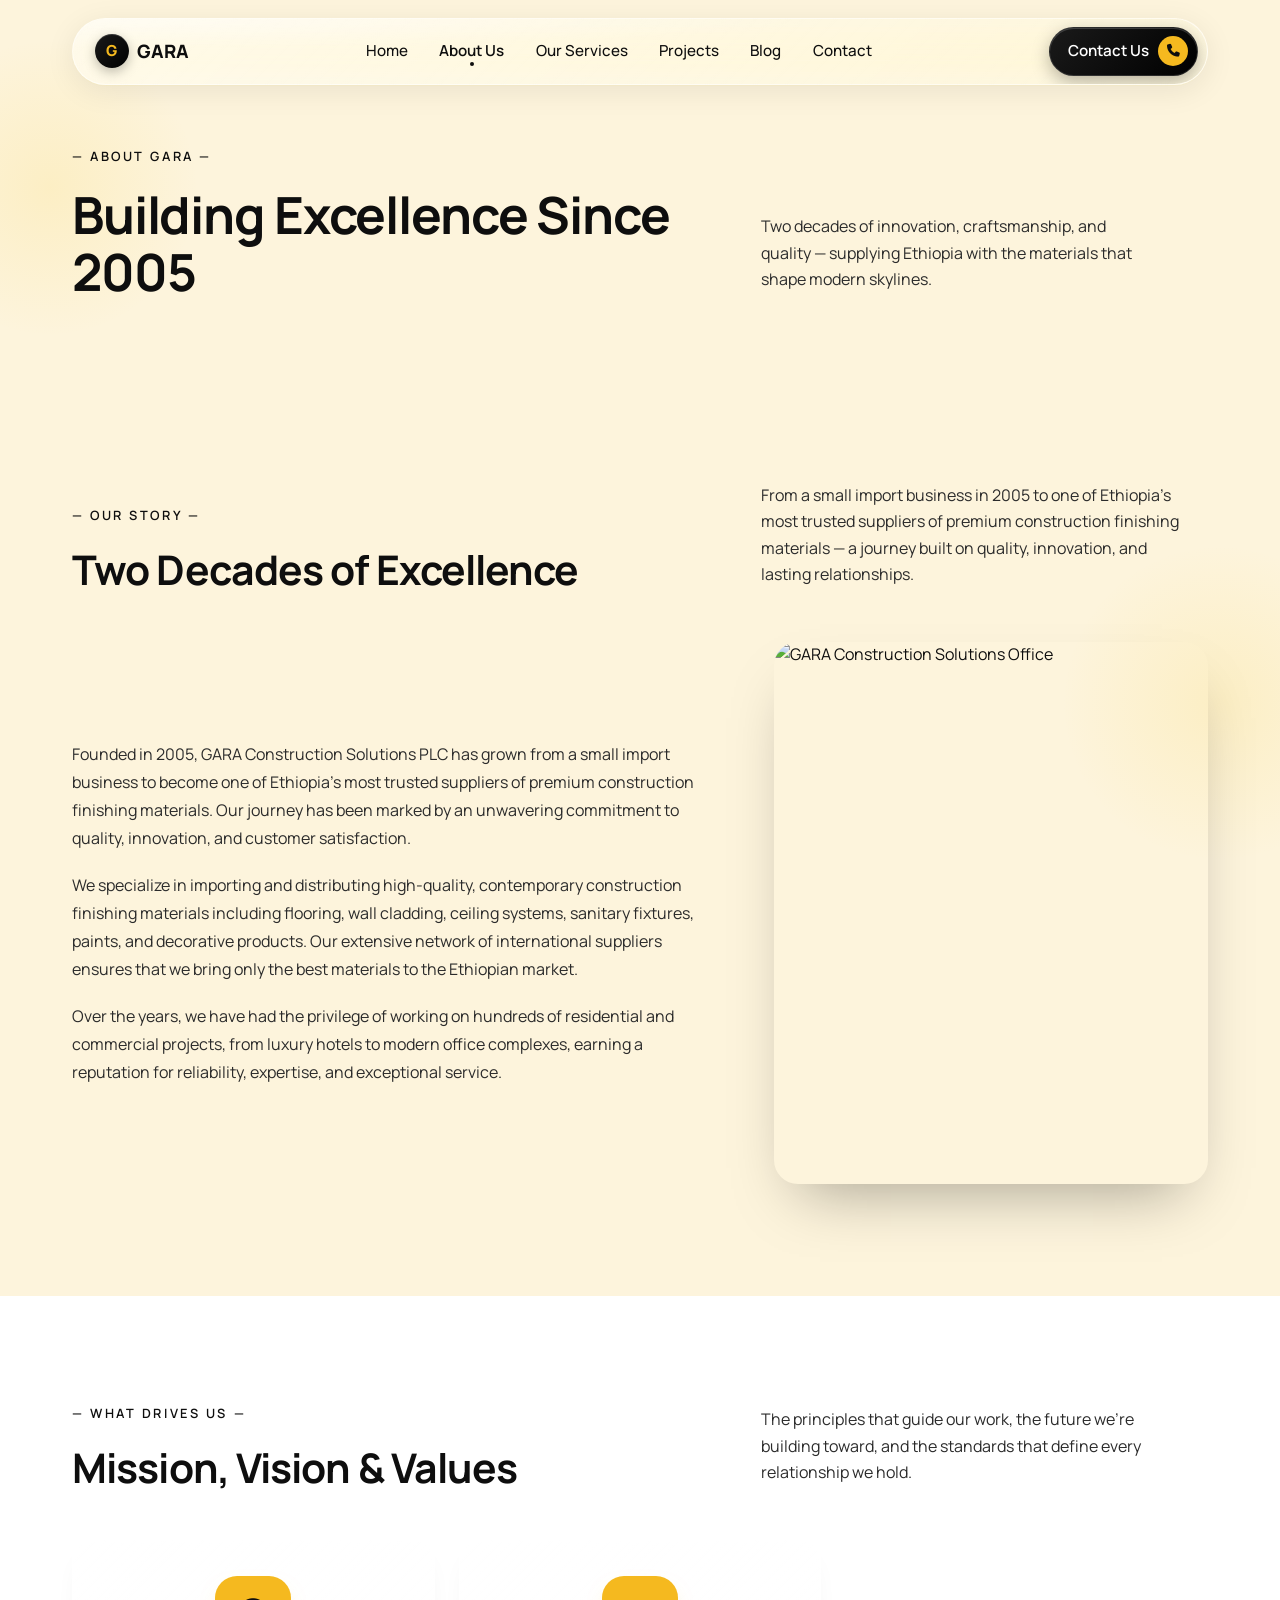
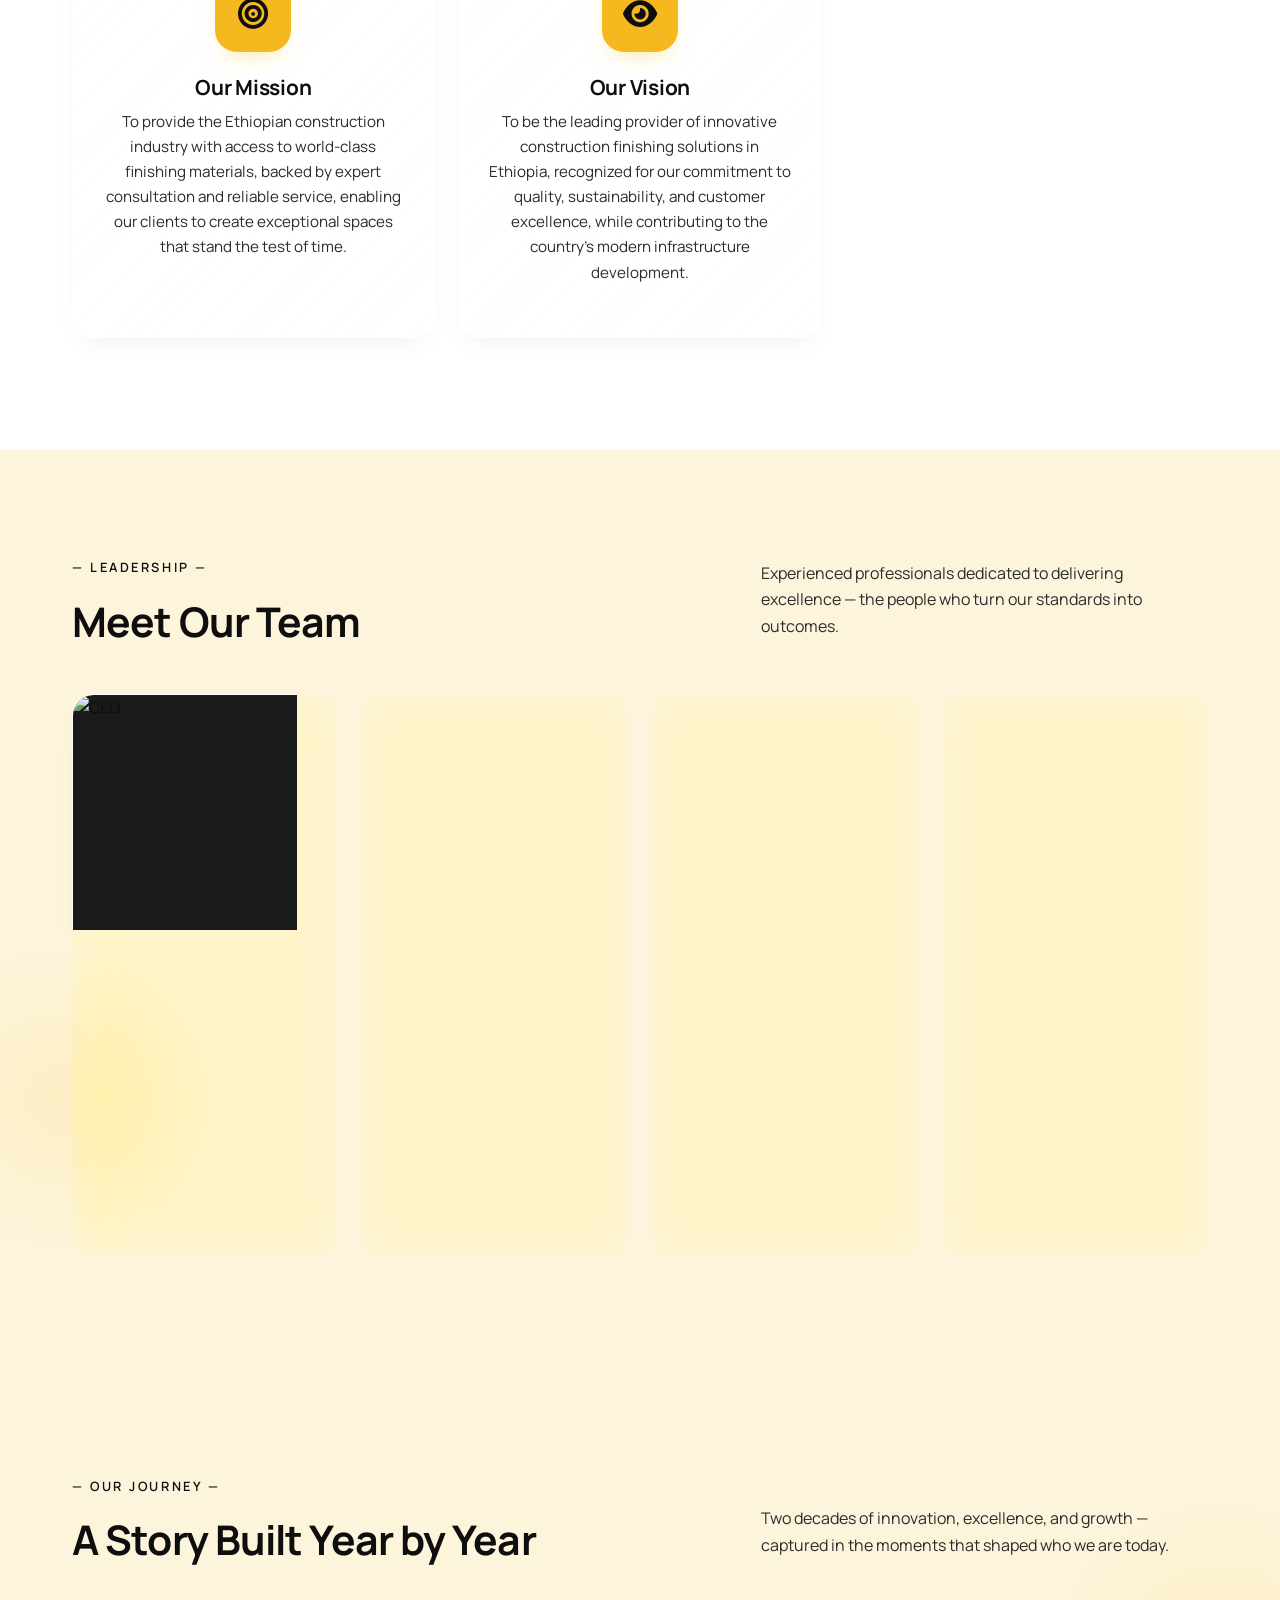
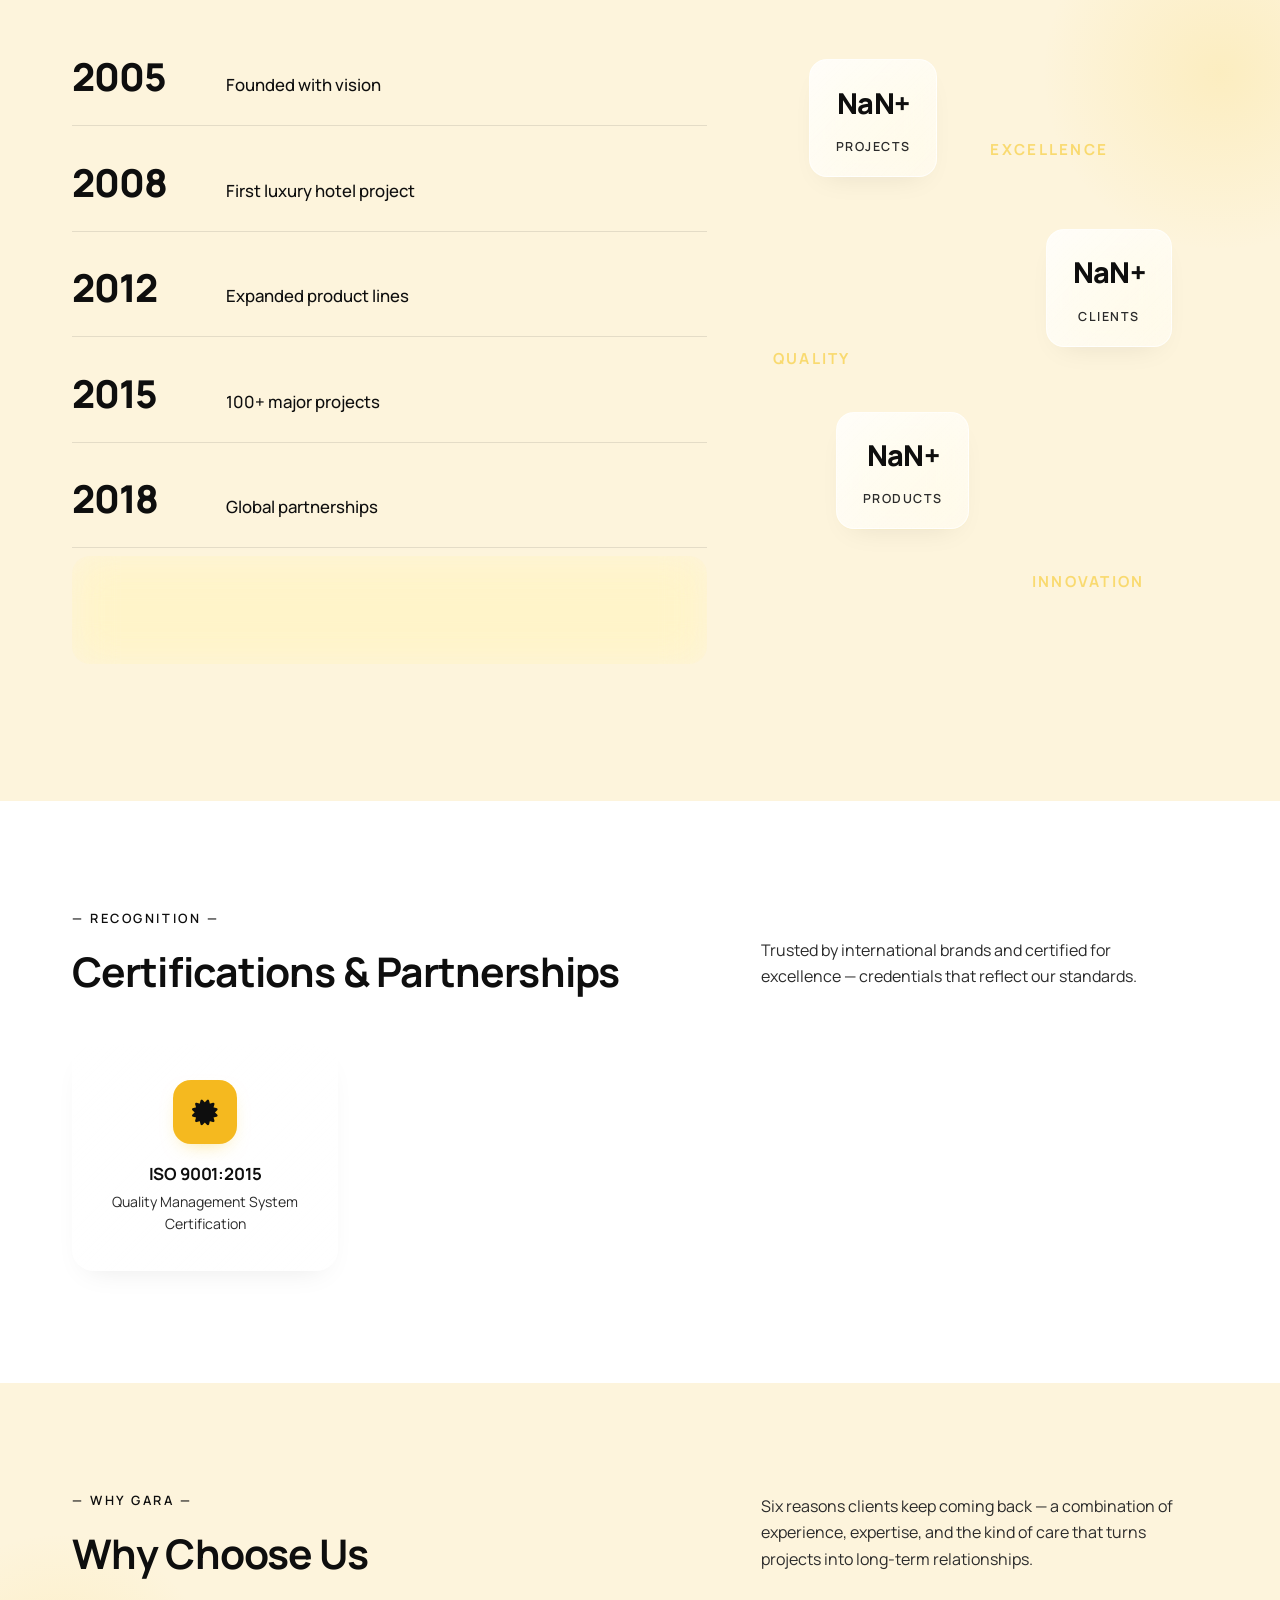
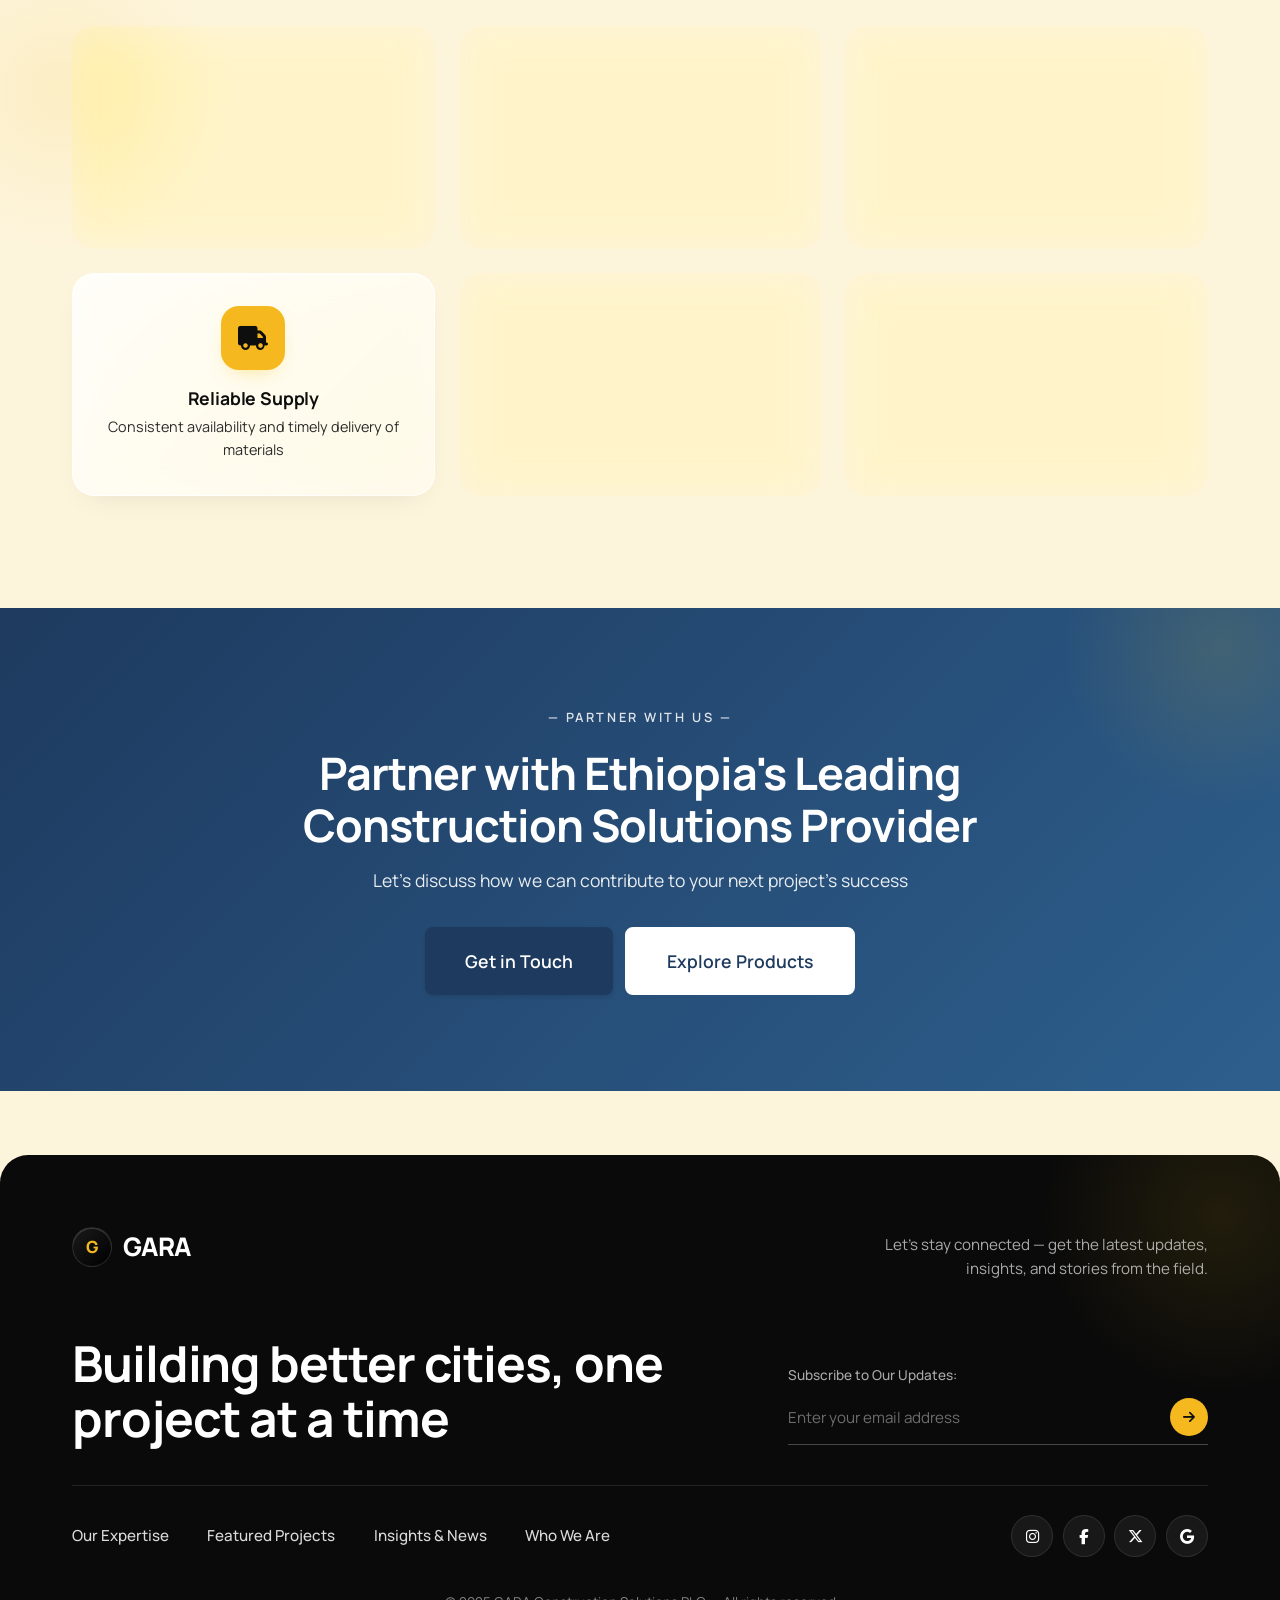
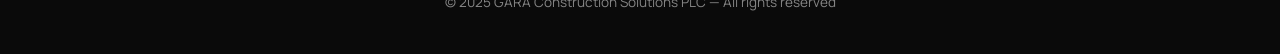
==== commit 1019e869: "made projects amd services" ====
--- a/about.html
+++ b/about.html
@@ -23,8 +23,8 @@
                     <li><a href="about.html" class="active">About Us</a></li>
                     <li><a href="products.html">Our Services</a></li>
                     <li><a href="projects.html">Projects</a></li>
-                    <li><a href="blog.html">Sustainability</a></li>
-                    <li><a href="contact.html">Careers</a></li>
+                    <li><a href="blog.html">Blog</a></li>
+                    <li><a href="contact.html">Contact</a></li>
                 </ul>
                 <button class="mobile-menu-toggle" aria-label="Toggle menu">
                     <span></span>
@@ -43,21 +43,34 @@
     <div class="mobile-menu-overlay"></div>
 
     <!-- Page Header -->
-    <section class="page-banner">
-        <div class="banner-content">
-            <span class="banner-label">About GARA</span>
-            <h1 class="banner-title">Building Excellence<br><span class="gradient-text">Since 2005</span></h1>
-            <p class="banner-subtitle">Two decades of innovation and quality in construction materials</p>
+    <section class="page-banner-editorial">
+        <div class="container">
+            <div class="banner-editorial-header">
+                <div class="banner-editorial-text">
+                    <span class="banner-editorial-eyebrow">— ABOUT GARA —</span>
+                    <h1 class="banner-editorial-title">Building Excellence Since 2005</h1>
+                </div>
+                <p class="banner-editorial-sub">
+                    Two decades of innovation, craftsmanship, and quality — supplying Ethiopia with the materials that shape modern skylines.
+                </p>
+            </div>
         </div>
     </section>
 
     <!-- Company Overview -->
     <section class="company-overview">
         <div class="container">
+            <div class="overview-header">
+                <div class="overview-header-text">
+                    <span class="overview-eyebrow">— OUR STORY —</span>
+                    <h2 class="overview-title">Two Decades of Excellence</h2>
+                </div>
+                <p class="overview-sub">
+                    From a small import business in 2005 to one of Ethiopia's most trusted suppliers of premium construction finishing materials — a journey built on quality, innovation, and lasting relationships.
+                </p>
+            </div>
             <div class="overview-grid">
                 <div class="overview-content">
-                    <span class="section-label">Our Story</span>
-                    <h2 class="section-title">Two Decades of Excellence</h2>
                     <p>
                         Founded in 2005, GARA Construction Solutions PLC has grown from a small import business to become 
                         one of Ethiopia's most trusted suppliers of premium construction finishing materials. Our journey 
@@ -85,8 +98,17 @@
     <!-- Mission Vision Values -->
     <section class="mission-vision">
         <div class="container">
+            <div class="mvv-header">
+                <div class="mvv-header-text">
+                    <span class="mvv-eyebrow">— WHAT DRIVES US —</span>
+                    <h2 class="mvv-title">Mission, Vision & Values</h2>
+                </div>
+                <p class="mvv-sub">
+                    The principles that guide our work, the future we're building toward, and the standards that define every relationship we hold.
+                </p>
+            </div>
             <div class="mvv-grid">
-                <div class="mvv-card">
+                <article class="mvv-card">
                     <div class="mvv-icon">
                         <i class="fas fa-bullseye"></i>
                     </div>
@@ -96,8 +118,8 @@
                         backed by expert consultation and reliable service, enabling our clients to create exceptional 
                         spaces that stand the test of time.
                     </p>
-                </div>
-                <div class="mvv-card">
+                </article>
+                <article class="mvv-card">
                     <div class="mvv-icon">
                         <i class="fas fa-eye"></i>
                     </div>
@@ -107,8 +129,8 @@
                         for our commitment to quality, sustainability, and customer excellence, while contributing to the 
                         country's modern infrastructure development.
                     </p>
-                </div>
-                <div class="mvv-card">
+                </article>
+                <article class="mvv-card">
                     <div class="mvv-icon">
                         <i class="fas fa-heart"></i>
                     </div>
@@ -120,7 +142,7 @@
                         <li><i class="fas fa-check"></i> Innovation</li>
                         <li><i class="fas fa-check"></i> Sustainability</li>
                     </ul>
-                </div>
+                </article>
             </div>
         </div>
     </section>
@@ -128,92 +150,101 @@
     <!-- Leadership Team -->
     <section class="leadership">
         <div class="container">
-            <div class="section-header">
-                <span class="section-label">Leadership</span>
-                <h2 class="section-title">Meet Our Team</h2>
-                <p class="section-description">
-                    Experienced professionals dedicated to delivering excellence
+            <div class="leadership-header">
+                <div class="leadership-header-text">
+                    <span class="leadership-eyebrow">— LEADERSHIP —</span>
+                    <h2 class="leadership-title">Meet Our Team</h2>
+                </div>
+                <p class="leadership-sub">
+                    Experienced professionals dedicated to delivering excellence — the people who turn our standards into outcomes.
                 </p>
             </div>
             <div class="team-grid">
-                <div class="team-member">
+                <article class="team-member">
                     <div class="member-image">
                         <img src="images/team-member1.jpg" alt="CEO">
                     </div>
-                    <h3>Getachew Abebe</h3>
-                    <span class="member-role">Chief Executive Officer</span>
-                    <p>
-                        With over 25 years of experience in the construction industry, Getachew leads GARA with 
-                        vision and strategic insight.
-                    </p>
-                    <div class="member-social">
-                        <a href="#"><i class="fab fa-linkedin"></i></a>
-                        <a href="#"><i class="fas fa-envelope"></i></a>
-                    </div>
-                </div>
-                <div class="team-member">
+                    <div class="member-body">
+                        <h3>Getachew Abebe</h3>
+                        <span class="member-role">Chief Executive Officer</span>
+                        <p>
+                            With over 25 years of experience in the construction industry, Getachew leads GARA with 
+                            vision and strategic insight.
+                        </p>
+                        <div class="member-social">
+                            <a href="#" aria-label="LinkedIn"><i class="fab fa-linkedin"></i></a>
+                            <a href="#" aria-label="Email"><i class="fas fa-envelope"></i></a>
+                        </div>
+                    </div>
+                </article>
+                <article class="team-member">
                     <div class="member-image">
                         <img src="https://images.unsplash.com/photo-1573496359142-b8d87734a5a2?w=400&h=400&fit=crop&crop=face" alt="Operations Director">
                     </div>
-                    <h3>Mekdes Alemayehu</h3>
-                    <span class="member-role">Operations Director</span>
-                    <p>
-                        Mekdes ensures seamless operations and maintains our high standards of quality and 
-                        customer service.
-                    </p>
-                    <div class="member-social">
-                        <a href="#"><i class="fab fa-linkedin"></i></a>
-                        <a href="#"><i class="fas fa-envelope"></i></a>
-                    </div>
-                </div>
-                <div class="team-member">
+                    <div class="member-body">
+                        <h3>Mekdes Alemayehu</h3>
+                        <span class="member-role">Operations Director</span>
+                        <p>
+                            Mekdes ensures seamless operations and maintains our high standards of quality and 
+                            customer service.
+                        </p>
+                        <div class="member-social">
+                            <a href="#" aria-label="LinkedIn"><i class="fab fa-linkedin"></i></a>
+                            <a href="#" aria-label="Email"><i class="fas fa-envelope"></i></a>
+                        </div>
+                    </div>
+                </article>
+                <article class="team-member">
                     <div class="member-image">
                         <img src="https://images.unsplash.com/photo-1472099645785-5658abf4ff4e?w=400&h=400&fit=crop&crop=face" alt="Sales Director">
                     </div>
-                    <h3>Yonas Haile</h3>
-                    <span class="member-role">Sales Director</span>
-                    <p>
-                        Yonas brings extensive knowledge of construction materials and maintains our strong 
-                        relationships with clients.
-                    </p>
-                    <div class="member-social">
-                        <a href="#"><i class="fab fa-linkedin"></i></a>
-                        <a href="#"><i class="fas fa-envelope"></i></a>
-                    </div>
-                </div>
-                <div class="team-member">
+                    <div class="member-body">
+                        <h3>Yonas Haile</h3>
+                        <span class="member-role">Sales Director</span>
+                        <p>
+                            Yonas brings extensive knowledge of construction materials and maintains our strong 
+                            relationships with clients.
+                        </p>
+                        <div class="member-social">
+                            <a href="#" aria-label="LinkedIn"><i class="fab fa-linkedin"></i></a>
+                            <a href="#" aria-label="Email"><i class="fas fa-envelope"></i></a>
+                        </div>
+                    </div>
+                </article>
+                <article class="team-member">
                     <div class="member-image">
                         <img src="https://images.unsplash.com/photo-1580489944761-15a19d654956?w=400&h=400&fit=crop&crop=face" alt="Technical Advisor">
                     </div>
-                    <h3>Tigist Bekele</h3>
-                    <span class="member-role">Technical Advisor</span>
-                    <p>
-                        Tigist provides expert technical consultation, helping clients select the perfect 
-                        materials for their projects.
-                    </p>
-                    <div class="member-social">
-                        <a href="#"><i class="fab fa-linkedin"></i></a>
-                        <a href="#"><i class="fas fa-envelope"></i></a>
-                    </div>
-                </div>
+                    <div class="member-body">
+                        <h3>Tigist Bekele</h3>
+                        <span class="member-role">Technical Advisor</span>
+                        <p>
+                            Tigist provides expert technical consultation, helping clients select the perfect 
+                            materials for their projects.
+                        </p>
+                        <div class="member-social">
+                            <a href="#" aria-label="LinkedIn"><i class="fab fa-linkedin"></i></a>
+                            <a href="#" aria-label="Email"><i class="fas fa-envelope"></i></a>
+                        </div>
+                    </div>
+                </article>
             </div>
         </div>
     </section>
 
     <!-- Milestones -->
-    <section class="milestones-minimal">
-        <div class="container-wide">
+    <section class="milestones-editorial">
+        <div class="container">
+            <div class="milestones-header">
+                <div class="milestones-header-text">
+                    <span class="milestones-eyebrow">— OUR JOURNEY —</span>
+                    <h2 class="milestones-title">A Story Built Year by Year</h2>
+                </div>
+                <p class="milestones-sub">
+                    Two decades of innovation, excellence, and growth — captured in the moments that shaped who we are today.
+                </p>
+            </div>
             <div class="milestones-grid">
-                <!-- Left Column: Title Area -->
-                <div class="milestones-title-area">
-                    <div class="floating-text">Journey</div>
-                    <h2 class="big-title">
-                        Our<br>
-                        Story
-                    </h2>
-                    <p class="milestone-intro">Two decades of innovation, excellence, and growth</p>
-                </div>
-
                 <!-- Center Column: Timeline -->
                 <div class="milestones-center">
                     <div class="milestone-block">
@@ -249,21 +280,21 @@
 
                 <!-- Right Column: Scattered Stats -->
                 <div class="milestones-stats">
-                    <div class="stat-bubble" style="top: 10%; left: 20%;">
+                    <div class="stat-bubble" style="top: 6%; left: 12%;">
                         <span class="stat-number">500+</span>
                         <span class="stat-label">Projects</span>
                     </div>
-                    <div class="stat-bubble" style="top: 35%; right: 10%;">
+                    <div class="stat-bubble" style="top: 32%; right: 8%;">
                         <span class="stat-number">1000+</span>
                         <span class="stat-label">Clients</span>
                     </div>
-                    <div class="stat-bubble" style="top: 65%; left: 15%;">
+                    <div class="stat-bubble" style="top: 60%; left: 18%;">
                         <span class="stat-number">150+</span>
                         <span class="stat-label">Products</span>
                     </div>
-                    <div class="floating-word" style="top: 15%; right: 25%;">Excellence</div>
-                    <div class="floating-word" style="top: 50%; left: 5%;">Quality</div>
-                    <div class="floating-word" style="bottom: 15%; right: 15%;">Innovation</div>
+                    <div class="floating-word" style="top: 18%; right: 22%;">Excellence</div>
+                    <div class="floating-word" style="top: 50%; left: 4%;">Quality</div>
+                    <div class="floating-word" style="bottom: 12%; right: 14%;">Innovation</div>
                 </div>
             </div>
         </div>
@@ -272,42 +303,44 @@
     <!-- Certifications -->
     <section class="certifications">
         <div class="container">
-            <div class="section-header">
-                <span class="section-label">Recognition</span>
-                <h2 class="section-title">Certifications & Partnerships</h2>
-                <p class="section-description">
-                    Trusted by international brands and certified for excellence
+            <div class="certifications-header">
+                <div class="certifications-header-text">
+                    <span class="certifications-eyebrow">— RECOGNITION —</span>
+                    <h2 class="certifications-title">Certifications & Partnerships</h2>
+                </div>
+                <p class="certifications-sub">
+                    Trusted by international brands and certified for excellence — credentials that reflect our standards.
                 </p>
             </div>
             <div class="certifications-grid">
-                <div class="cert-card">
+                <article class="cert-card">
                     <div class="cert-icon">
                         <i class="fas fa-certificate"></i>
                     </div>
                     <h3>ISO 9001:2015</h3>
                     <p>Quality Management System Certification</p>
-                </div>
-                <div class="cert-card">
+                </article>
+                <article class="cert-card">
                     <div class="cert-icon">
                         <i class="fas fa-award"></i>
                     </div>
                     <h3>Ethiopian Quality Award</h3>
                     <p>Excellence in Business Operations</p>
-                </div>
-                <div class="cert-card">
+                </article>
+                <article class="cert-card">
                     <div class="cert-icon">
                         <i class="fas fa-handshake"></i>
                     </div>
                     <h3>Authorized Distributor</h3>
                     <p>Certified by Leading International Brands</p>
-                </div>
-                <div class="cert-card">
+                </article>
+                <article class="cert-card">
                     <div class="cert-icon">
                         <i class="fas fa-leaf"></i>
                     </div>
                     <h3>Green Building Council</h3>
                     <p>Member of Sustainable Construction Initiative</p>
-                </div>
+                </article>
             </div>
         </div>
     </section>
@@ -315,53 +348,58 @@
     <!-- Why Choose Us -->
     <section class="why-choose">
         <div class="container">
-            <div class="section-header">
-                <span class="section-label">Why GARA</span>
-                <h2 class="section-title">Why Choose Us</h2>
+            <div class="why-choose-header">
+                <div class="why-choose-header-text">
+                    <span class="why-choose-eyebrow">— WHY GARA —</span>
+                    <h2 class="why-choose-title">Why Choose Us</h2>
+                </div>
+                <p class="why-choose-sub">
+                    Six reasons clients keep coming back — a combination of experience, expertise, and the kind of care that turns projects into long-term relationships.
+                </p>
             </div>
             <div class="features-grid">
-                <div class="feature-card">
+                <article class="feature-card">
                     <div class="feature-icon">
                         <i class="fas fa-medal"></i>
                     </div>
                     <h3>Premium Quality</h3>
                     <p>Only the highest quality materials from trusted international brands</p>
-                </div>
-                <div class="feature-card">
+                </article>
+                <article class="feature-card">
                     <div class="feature-icon">
                         <i class="fas fa-clock"></i>
                     </div>
                     <h3>20+ Years Experience</h3>
                     <p>Two decades of expertise in the construction industry</p>
-                </div>
-                <div class="feature-card">
+                </article>
+                <article class="feature-card">
                     <div class="feature-icon">
                         <i class="fas fa-users-cog"></i>
                     </div>
                     <h3>Expert Consultation</h3>
                     <p>Professional guidance from experienced technical advisors</p>
-                </div>
-                <div class="feature-card">
+                </article>
+                <article class="feature-card">
                     <div class="feature-icon">
                         <i class="fas fa-truck"></i>
                     </div>
                     <h3>Reliable Supply</h3>
                     <p>Consistent availability and timely delivery of materials</p>
-                </div>
-                <div class="feature-card">
+                </article>
+                <article class="feature-card">
                     <div class="feature-icon">
                         <i class="fas fa-lightbulb"></i>
                     </div>
                     <h3>Innovation</h3>
                     <p>Latest trends and cutting-edge materials from around the world</p>
-                </div>
-                <div class="feature-card">
+                </article>
+                <article class="feature-card">
                     <div class="feature-icon">
                         <i class="fas fa-hands-helping"></i>
                     </div>
                     <h3>Customer Support</h3>
                     <p>Dedicated support team for all your project needs</p>
-                </div>
+                </article>
             </div>
         </div>
     </section>
@@ -370,6 +408,7 @@
     <section class="cta-section">
         <div class="container">
             <div class="cta-content">
+                <span class="cta-eyebrow">— PARTNER WITH US —</span>
                 <h2>Partner with Ethiopia's Leading Construction Solutions Provider</h2>
                 <p>Let's discuss how we can contribute to your next project's success</p>
                 <div class="cta-buttons">
--- a/css/style.css
+++ b/css/style.css
@@ -1858,27 +1858,53 @@
 
 /* ======== CTA SECTION ======== */
 .cta-section {
-    padding: var(--spacing-xl) 0;
+    padding: 6rem 0;
     background: linear-gradient(135deg, var(--primary-color), var(--accent-color));
     color: white;
     text-align: center;
+    position: relative;
+    overflow: hidden;
+}
+
+.cta-section::before {
+    content: '';
+    position: absolute;
+    top: -120px;
+    right: -100px;
+    width: 320px;
+    height: 320px;
+    border-radius: 50%;
+    background: radial-gradient(circle, rgba(245, 197, 24, 0.12) 0%, rgba(245, 197, 24, 0) 70%);
+    pointer-events: none;
+}
+
+.cta-content {
+    position: relative;
+    z-index: 1;
+    max-width: 720px;
+    margin: 0 auto;
 }
 
 .cta-content h2 {
+    font-family: var(--font-heading);
     color: white;
-    font-size: 2.5rem;
-    margin-bottom: var(--spacing-sm);
+    font-size: clamp(2rem, 4vw, 2.8rem);
+    font-weight: 700;
+    line-height: 1.15;
+    letter-spacing: -0.022em;
+    margin: 0 0 1rem;
 }
 
 .cta-content p {
-    font-size: 1.2rem;
+    font-size: 1.1rem;
     color: rgba(255,255,255,0.9);
-    margin-bottom: var(--spacing-lg);
+    margin-bottom: 2rem;
+    line-height: 1.6;
 }
 
 .cta-buttons {
     display: flex;
-    gap: var(--spacing-sm);
+    gap: 0.75rem;
     justify-content: center;
     flex-wrap: wrap;
 }
@@ -2387,303 +2413,618 @@
 }
 
 /* ======== ABOUT PAGE STYLES ======== */
+
+/* Company Overview */
 .company-overview {
-    padding: var(--spacing-xl) 0;
+    padding: 6.5rem 0 7rem;
+    background: var(--hero-cream);
+    color: var(--hero-ink);
+    position: relative;
+    overflow: hidden;
+}
+
+.company-overview::before {
+    content: '';
+    position: absolute;
+    top: 18%;
+    right: -100px;
+    width: 320px;
+    height: 320px;
+    border-radius: 50%;
+    background: radial-gradient(circle, rgba(245, 197, 24, 0.12) 0%, rgba(245, 197, 24, 0) 70%);
+    pointer-events: none;
+}
+
+.overview-header {
+    display: grid;
+    grid-template-columns: 1.4fr 1fr;
+    gap: clamp(2rem, 5vw, 4.5rem);
+    align-items: flex-end;
+    margin-bottom: 3rem;
+    position: relative;
+    z-index: 1;
+}
+
+.overview-header-text {
+    min-width: 0;
+}
+
+.overview-eyebrow {
+    display: inline-block;
+    font-family: var(--font-heading);
+    font-size: 0.8rem;
+    font-weight: 600;
+    letter-spacing: 0.2em;
+    text-transform: uppercase;
+    color: var(--hero-ink);
+    margin-bottom: 1.25rem;
+}
+
+.overview-title {
+    font-family: var(--font-heading);
+    font-weight: 700;
+    font-size: clamp(1.6rem, 3.4vw, 2.55rem);
+    line-height: 1.18;
+    letter-spacing: -0.022em;
+    color: var(--hero-ink);
+    margin: 0;
+    max-width: 700px;
+}
+
+.overview-sub {
+    font-size: 1rem;
+    line-height: 1.65;
+    color: var(--hero-muted);
+    max-width: 420px;
+    margin: 0;
+    padding-bottom: 0.4rem;
 }
 
 .overview-grid {
     display: grid;
     grid-template-columns: 1.5fr 1fr;
-    gap: var(--spacing-xl);
-    align-items: center;
+    gap: clamp(2rem, 4vw, 3.5rem);
+    align-items: center;
+    position: relative;
+    z-index: 1;
 }
 
 .overview-content p {
-    font-size: 1.05rem;
-    line-height: 1.8;
-    margin-bottom: var(--spacing-md);
+    font-size: 1rem;
+    line-height: 1.75;
+    color: var(--hero-muted);
+    margin: 0 0 1.2rem;
+}
+
+.overview-content p:last-child {
+    margin-bottom: 0;
 }
 
 .overview-image {
-    border-radius: 10px;
+    border-radius: 24px;
     overflow: hidden;
-    box-shadow: var(--shadow-lg);
+    box-shadow: 0 30px 60px -25px rgba(0, 0, 0, 0.35);
+    aspect-ratio: 4 / 5;
 }
 
 .overview-image img {
     width: 100%;
     height: 100%;
     object-fit: cover;
-}
-
+    display: block;
+}
+
+@media (max-width: 992px) {
+    .overview-header,
+    .overview-grid {
+        grid-template-columns: 1fr;
+        gap: 1.5rem;
+    }
+    .overview-sub {
+        max-width: 100%;
+        padding-bottom: 0;
+    }
+}
+
+/* Mission / Vision / Values */
 .mission-vision {
-    padding: var(--spacing-xl) 0;
-    background: var(--background-light);
+    padding: 6.5rem 0 7rem;
+    background: #ffffff;
+    color: var(--hero-ink);
+    position: relative;
+}
+
+.mvv-header {
+    display: grid;
+    grid-template-columns: 1.4fr 1fr;
+    gap: clamp(2rem, 5vw, 4.5rem);
+    align-items: flex-end;
+    margin-bottom: 3rem;
+}
+
+.mvv-header-text {
+    min-width: 0;
+}
+
+.mvv-eyebrow {
+    display: inline-block;
+    font-family: var(--font-heading);
+    font-size: 0.8rem;
+    font-weight: 600;
+    letter-spacing: 0.2em;
+    text-transform: uppercase;
+    color: var(--hero-ink);
+    margin-bottom: 1.25rem;
+}
+
+.mvv-title {
+    font-family: var(--font-heading);
+    font-weight: 700;
+    font-size: clamp(1.6rem, 3.4vw, 2.55rem);
+    line-height: 1.18;
+    letter-spacing: -0.022em;
+    color: var(--hero-ink);
+    margin: 0;
+    max-width: 700px;
+}
+
+.mvv-sub {
+    font-size: 1rem;
+    line-height: 1.65;
+    color: var(--hero-muted);
+    max-width: 420px;
+    margin: 0;
+    padding-bottom: 0.4rem;
 }
 
 .mvv-grid {
     display: grid;
-    grid-template-columns: repeat(auto-fit, minmax(300px, 1fr));
-    gap: var(--spacing-md);
+    grid-template-columns: repeat(3, 1fr);
+    gap: 1.5rem;
 }
 
 .mvv-card {
-    background: white;
-    padding: var(--spacing-lg);
-    border-radius: 10px;
-    box-shadow: var(--shadow-md);
+    background: linear-gradient(135deg, rgba(255, 255, 255, 0.85) 0%, rgba(255, 255, 255, 0.55) 100%);
+    backdrop-filter: blur(20px) saturate(180%);
+    -webkit-backdrop-filter: blur(20px) saturate(180%);
+    border: 1px solid rgba(255, 255, 255, 0.7);
+    border-radius: 22px;
+    padding: 2.2rem 1.8rem 2.4rem;
     text-align: center;
+    box-shadow:
+        0 12px 30px -15px rgba(0, 0, 0, 0.1),
+        inset 0 1px 0 rgba(255, 255, 255, 0.7);
+    transition: transform 0.25s ease, box-shadow 0.25s ease;
+}
+
+.mvv-card:hover {
+    transform: translateY(-3px);
+    box-shadow:
+        0 18px 36px -18px rgba(0, 0, 0, 0.18),
+        inset 0 1px 0 rgba(255, 255, 255, 0.8);
 }
 
 .mvv-icon {
-    width: 80px;
-    height: 80px;
-    background: var(--primary-color);
-    color: white;
-    font-size: 2.5rem;
-    display: flex;
+    width: 76px;
+    height: 76px;
+    background: var(--hero-yellow);
+    color: var(--hero-ink);
+    font-size: 1.9rem;
+    display: inline-flex;
     align-items: center;
     justify-content: center;
-    border-radius: 50%;
-    margin: 0 auto var(--spacing-md);
+    border-radius: 22px;
+    margin: 0 auto 1.4rem;
+    box-shadow: 0 10px 24px -12px rgba(245, 197, 24, 0.55);
+}
+
+.mvv-card h3 {
+    font-family: var(--font-heading);
+    color: var(--hero-ink);
+    font-size: 1.3rem;
+    font-weight: 700;
+    margin: 0 0 0.6rem;
+    letter-spacing: -0.012em;
+}
+
+.mvv-card p {
+    color: var(--hero-muted);
+    font-size: 0.95rem;
+    line-height: 1.65;
+    margin: 0;
 }
 
 .values-list {
     text-align: left;
-    margin-top: var(--spacing-md);
+    margin: 0.6rem 0 0;
+    padding: 0;
+    list-style: none;
 }
 
 .values-list li {
-    padding: 0.5rem 0;
-    display: flex;
-    align-items: center;
+    padding: 0.45rem 0;
+    display: flex;
+    align-items: center;
+    color: var(--hero-ink);
+    font-size: 0.92rem;
 }
 
 .values-list i {
-    color: var(--secondary-color);
-    margin-right: var(--spacing-sm);
-}
-
+    color: var(--hero-ink);
+    background: var(--hero-yellow);
+    width: 22px;
+    height: 22px;
+    border-radius: 50%;
+    display: inline-flex;
+    align-items: center;
+    justify-content: center;
+    font-size: 0.65rem;
+    margin-right: 0.75rem;
+    flex-shrink: 0;
+}
+
+@media (max-width: 992px) {
+    .mvv-header {
+        grid-template-columns: 1fr;
+        gap: 1.2rem;
+        align-items: flex-start;
+    }
+    .mvv-sub {
+        max-width: 100%;
+        padding-bottom: 0;
+    }
+    .mvv-grid {
+        grid-template-columns: 1fr;
+        max-width: 480px;
+        margin: 0 auto;
+    }
+}
+
+/* Leadership / Team */
 .leadership {
-    padding: var(--spacing-xl) 0;
+    padding: 6.5rem 0 7rem;
+    background: var(--hero-cream);
+    color: var(--hero-ink);
+    position: relative;
+    overflow: hidden;
+}
+
+.leadership::before {
+    content: '';
+    position: absolute;
+    bottom: 12%;
+    left: -100px;
+    width: 320px;
+    height: 320px;
+    border-radius: 50%;
+    background: radial-gradient(circle, rgba(245, 197, 24, 0.12) 0%, rgba(245, 197, 24, 0) 70%);
+    pointer-events: none;
+}
+
+.leadership-header {
+    display: grid;
+    grid-template-columns: 1.4fr 1fr;
+    gap: clamp(2rem, 5vw, 4.5rem);
+    align-items: flex-end;
+    margin-bottom: 3rem;
+    position: relative;
+    z-index: 1;
+}
+
+.leadership-header-text {
+    min-width: 0;
+}
+
+.leadership-eyebrow {
+    display: inline-block;
+    font-family: var(--font-heading);
+    font-size: 0.8rem;
+    font-weight: 600;
+    letter-spacing: 0.2em;
+    text-transform: uppercase;
+    color: var(--hero-ink);
+    margin-bottom: 1.25rem;
+}
+
+.leadership-title {
+    font-family: var(--font-heading);
+    font-weight: 700;
+    font-size: clamp(1.6rem, 3.4vw, 2.55rem);
+    line-height: 1.18;
+    letter-spacing: -0.022em;
+    color: var(--hero-ink);
+    margin: 0;
+    max-width: 700px;
+}
+
+.leadership-sub {
+    font-size: 1rem;
+    line-height: 1.65;
+    color: var(--hero-muted);
+    max-width: 420px;
+    margin: 0;
+    padding-bottom: 0.4rem;
 }
 
 .team-grid {
     display: grid;
-    grid-template-columns: repeat(auto-fit, minmax(250px, 1fr));
-    gap: var(--spacing-md);
+    grid-template-columns: repeat(4, 1fr);
+    gap: 1.5rem;
+    position: relative;
+    z-index: 1;
 }
 
 .team-member {
-    background: white;
-    border-radius: 10px;
+    background: linear-gradient(135deg, rgba(255, 255, 255, 0.85) 0%, rgba(255, 255, 255, 0.55) 100%);
+    backdrop-filter: blur(20px) saturate(180%);
+    -webkit-backdrop-filter: blur(20px) saturate(180%);
+    border: 1px solid rgba(255, 255, 255, 0.7);
+    border-radius: 22px;
     overflow: hidden;
-    box-shadow: var(--shadow-md);
-    text-align: center;
-    transition: var(--transition-normal);
+    box-shadow:
+        0 12px 30px -15px rgba(0, 0, 0, 0.1),
+        inset 0 1px 0 rgba(255, 255, 255, 0.7);
+    transition: transform 0.3s ease, box-shadow 0.3s ease;
 }
 
 .team-member:hover {
     transform: translateY(-5px);
-    box-shadow: var(--shadow-lg);
+    box-shadow:
+        0 22px 40px -18px rgba(0, 0, 0, 0.18),
+        inset 0 1px 0 rgba(255, 255, 255, 0.8);
 }
 
 .member-image {
-    height: 300px;
+    height: 280px;
     overflow: hidden;
-    background: var(--background-light);
+    background: #1a1a1a;
 }
 
 .member-image img {
     width: 100%;
     height: 100%;
     object-fit: cover;
+    display: block;
+    transition: transform 0.6s ease;
+}
+
+.team-member:hover .member-image img {
+    transform: scale(1.04);
+}
+
+.member-body {
+    padding: 1.4rem 1.4rem 1.6rem;
+    text-align: center;
 }
 
 .team-member h3 {
-    margin: var(--spacing-md) 0 0.5rem;
-    color: var(--primary-color);
+    margin: 0 0 0.3rem;
+    color: var(--hero-ink);
+    font-family: var(--font-heading);
+    font-size: 1.15rem;
+    font-weight: 700;
+    letter-spacing: -0.012em;
 }
 
 .member-role {
-    color: var(--secondary-color);
+    color: var(--hero-muted);
     font-weight: 600;
+    font-size: 0.82rem;
+    text-transform: uppercase;
+    letter-spacing: 0.08em;
     display: block;
-    margin-bottom: var(--spacing-sm);
+    margin-bottom: 0.9rem;
 }
 
 .team-member p {
-    padding: 0 var(--spacing-md);
-    margin-bottom: var(--spacing-md);
+    color: var(--hero-muted);
+    font-size: 0.9rem;
+    line-height: 1.6;
+    margin: 0 0 1.1rem;
 }
 
 .member-social {
     display: flex;
-    gap: var(--spacing-sm);
+    gap: 0.5rem;
     justify-content: center;
-    padding-bottom: var(--spacing-md);
 }
 
 .member-social a {
-    width: 35px;
-    height: 35px;
-    background: var(--background-light);
-    display: flex;
+    width: 38px;
+    height: 38px;
+    background: rgba(14, 14, 14, 0.06);
+    display: inline-flex;
     align-items: center;
     justify-content: center;
     border-radius: 50%;
-    color: var(--primary-color);
+    color: var(--hero-ink);
+    text-decoration: none;
+    transition: background 0.2s ease, color 0.2s ease, transform 0.2s ease;
 }
 
 .member-social a:hover {
-    background: var(--primary-color);
-    color: white;
-}
-
-/* Minimal Milestones Section */
-.milestones-minimal {
-    padding: 8rem 0;
-    background: #fafafa;
+    background: var(--hero-ink);
+    color: #fff;
+    transform: translateY(-1px);
+}
+
+@media (max-width: 992px) {
+    .leadership-header {
+        grid-template-columns: 1fr;
+        gap: 1.2rem;
+        align-items: flex-start;
+    }
+    .leadership-sub {
+        max-width: 100%;
+        padding-bottom: 0;
+    }
+    .team-grid {
+        grid-template-columns: repeat(2, 1fr);
+    }
+}
+
+@media (max-width: 600px) {
+    .team-grid {
+        grid-template-columns: 1fr;
+        max-width: 380px;
+        margin: 0 auto;
+    }
+    .leadership {
+        padding: 4.5rem 0 5rem;
+    }
+}
+
+/* Milestones (Editorial) */
+.milestones-editorial {
+    padding: 6.5rem 0 8rem;
+    background: var(--hero-cream);
+    color: var(--hero-ink);
     position: relative;
     overflow: hidden;
 }
 
-.container-wide {
-    max-width: 1400px;
-    margin: 0 auto;
-    padding: 0 5%;
+.milestones-editorial::before {
+    content: '';
+    position: absolute;
+    top: 12%;
+    right: -120px;
+    width: 360px;
+    height: 360px;
+    border-radius: 50%;
+    background: radial-gradient(circle, rgba(245, 197, 24, 0.14) 0%, rgba(245, 197, 24, 0) 70%);
+    pointer-events: none;
+}
+
+.milestones-header {
+    display: grid;
+    grid-template-columns: 1.4fr 1fr;
+    gap: clamp(2rem, 5vw, 4.5rem);
+    align-items: flex-end;
+    margin-bottom: 3.5rem;
+    position: relative;
+    z-index: 1;
+}
+
+.milestones-header-text {
+    min-width: 0;
+}
+
+.milestones-eyebrow {
+    display: inline-block;
+    font-family: var(--font-heading);
+    font-size: 0.8rem;
+    font-weight: 600;
+    letter-spacing: 0.2em;
+    text-transform: uppercase;
+    color: var(--hero-ink);
+    margin-bottom: 1.25rem;
+}
+
+.milestones-title {
+    font-family: var(--font-heading);
+    font-weight: 700;
+    font-size: clamp(1.6rem, 3.4vw, 2.55rem);
+    line-height: 1.18;
+    letter-spacing: -0.022em;
+    color: var(--hero-ink);
+    margin: 0;
+    max-width: 700px;
+}
+
+.milestones-sub {
+    font-size: 1rem;
+    line-height: 1.65;
+    color: var(--hero-muted);
+    max-width: 420px;
+    margin: 0;
+    padding-bottom: 0.4rem;
 }
 
 .milestones-grid {
     display: grid;
-    grid-template-columns: 1fr 1.5fr 1fr;
-    gap: 4rem;
-    align-items: center;
-    min-height: 600px;
-}
-
-/* Left Column - Title */
-.milestones-title-area {
-    position: relative;
-}
-
-.floating-text {
-    position: absolute;
-    top: -40px;
-    left: -20px;
-    font-size: 0.85rem;
-    text-transform: uppercase;
-    letter-spacing: 3px;
-    color: #999;
+    grid-template-columns: 1.4fr 1fr;
+    gap: 3rem;
+    align-items: start;
+    position: relative;
+    z-index: 1;
+    min-height: 540px;
+}
+
+.milestones-center {
+    display: flex;
+    flex-direction: column;
+    gap: 0.5rem;
+    padding: 0.5rem 0;
+}
+
+.milestone-block {
+    display: flex;
+    align-items: baseline;
+    gap: 1.5rem;
+    padding: 1.1rem 0;
+    border-bottom: 1px solid rgba(14, 14, 14, 0.1);
+    transition: all 0.3s ease;
+}
+
+.milestone-block:hover {
+    padding-left: 0.6rem;
+    border-color: var(--hero-yellow);
+}
+
+.milestone-block.active {
+    background: linear-gradient(135deg, rgba(255, 255, 255, 0.85) 0%, rgba(255, 255, 255, 0.55) 100%);
+    backdrop-filter: blur(20px) saturate(180%);
+    -webkit-backdrop-filter: blur(20px) saturate(180%);
+    border: 1px solid rgba(255, 255, 255, 0.7);
+    border-bottom: 1px solid rgba(255, 255, 255, 0.7);
+    padding: 1.4rem 1.4rem;
+    border-radius: 18px;
+    box-shadow:
+        0 12px 30px -15px rgba(0, 0, 0, 0.1),
+        inset 0 1px 0 rgba(255, 255, 255, 0.7);
+}
+
+.year-large {
+    font-family: var(--font-heading);
+    font-size: 2.4rem;
+    font-weight: 800;
+    color: var(--hero-ink);
+    min-width: 130px;
+    letter-spacing: -0.022em;
+}
+
+.milestone-block.active .year-large {
+    color: var(--hero-ink);
+}
+
+.milestone-text {
+    font-size: 1.05rem;
+    color: var(--hero-ink);
+    line-height: 1.45;
+    margin: 0;
     font-weight: 500;
-    transform: rotate(-90deg);
-    transform-origin: left center;
-}
-
-.big-title {
-    font-size: 6rem;
-    font-weight: 900;
-    line-height: 0.9;
-    color: var(--primary-color);
-    margin-bottom: 1.5rem;
-    letter-spacing: -0.03em;
-}
-
-.milestone-intro {
-    font-size: 1.1rem;
-    color: var(--text-light);
-    line-height: 1.6;
-    max-width: 300px;
-    margin-top: 2rem;
-}
-
-/* Center Column - Timeline */
-.milestones-center {
-    display: flex;
-    flex-direction: column;
-    gap: 2.5rem;
-    padding: 2rem 0;
-}
-
-.milestone-block {
-    display: flex;
-    align-items: baseline;
-    gap: 2rem;
-    padding: 1rem 0;
-    border-bottom: 1px solid #e0e0e0;
-    transition: all 0.3s ease;
-    opacity: 0;
-    animation: fadeInUp 0.6s ease-out forwards;
-}
-
-.milestone-block:nth-child(1) { animation-delay: 0.1s; }
-.milestone-block:nth-child(2) { animation-delay: 0.2s; }
-.milestone-block:nth-child(3) { animation-delay: 0.3s; }
-.milestone-block:nth-child(4) { animation-delay: 0.4s; }
-.milestone-block:nth-child(5) { animation-delay: 0.5s; }
-.milestone-block:nth-child(6) { animation-delay: 0.6s; }
-
-@keyframes fadeInUp {
-    from {
-        opacity: 0;
-        transform: translateY(20px);
-    }
-    to {
-        opacity: 1;
-        transform: translateY(0);
-    }
-}
-
-.milestone-block:hover {
-    padding-left: 1rem;
-    border-color: var(--secondary-color);
-}
-
-.milestone-block.active {
-    border-color: var(--primary-color);
-    border-width: 2px;
-    background: white;
-    padding: 1.5rem;
-    border-radius: 10px;
-    box-shadow: 0 4px 20px rgba(30, 58, 95, 0.08);
-}
-
-.year-large {
-    font-size: 2.5rem;
-    font-weight: 800;
-    color: var(--primary-color);
-    min-width: 150px;
-    letter-spacing: -0.02em;
-}
-
-.milestone-block.active .year-large {
-    color: var(--secondary-color);
-}
-
-.milestone-text {
-    font-size: 1.1rem;
-    color: var(--text-dark);
-    line-height: 1.4;
-    margin: 0;
-}
-
-/* Right Column - Scattered Stats */
+}
+
 .milestones-stats {
     position: relative;
     height: 100%;
     min-height: 500px;
+    padding: 0.5rem;
 }
 
 .stat-bubble {
     position: absolute;
-    background: white;
-    padding: 1.5rem 2rem;
-    border-radius: 20px;
-    box-shadow: 0 4px 20px rgba(0, 0, 0, 0.06);
+    background: linear-gradient(135deg, rgba(255, 255, 255, 0.85) 0%, rgba(255, 255, 255, 0.55) 100%);
+    backdrop-filter: blur(20px) saturate(180%);
+    -webkit-backdrop-filter: blur(20px) saturate(180%);
+    padding: 1.2rem 1.6rem;
+    border-radius: 18px;
+    border: 1px solid rgba(255, 255, 255, 0.7);
+    box-shadow: 0 12px 30px -15px rgba(0, 0, 0, 0.1);
     display: flex;
     flex-direction: column;
     align-items: center;
-    transition: all 0.3s ease;
+    transition: transform 0.3s ease, box-shadow 0.3s ease;
     animation: floatBubble 6s ease-in-out infinite;
 }
 
@@ -2693,305 +3034,565 @@
 
 @keyframes floatBubble {
     0%, 100% { transform: translateY(0); }
-    50% { transform: translateY(-15px); }
+    50% { transform: translateY(-12px); }
 }
 
 .stat-bubble:hover {
     transform: scale(1.05) translateY(-5px);
-    box-shadow: 0 8px 30px rgba(0, 0, 0, 0.1);
+    box-shadow: 0 18px 36px -18px rgba(0, 0, 0, 0.2);
 }
 
 .stat-number {
-    font-size: 2rem;
+    font-family: var(--font-heading);
+    font-size: 1.8rem;
     font-weight: 800;
-    color: var(--primary-color);
+    color: var(--hero-ink);
     display: block;
+    letter-spacing: -0.022em;
 }
 
 .stat-label {
-    font-size: 0.85rem;
-    color: var(--text-light);
+    font-size: 0.78rem;
+    color: var(--hero-muted);
     text-transform: uppercase;
-    letter-spacing: 1px;
-    margin-top: 0.25rem;
+    letter-spacing: 0.12em;
+    margin-top: 0.2rem;
+    font-weight: 600;
 }
 
 .floating-word {
     position: absolute;
+    font-family: var(--font-heading);
+    font-size: 0.95rem;
+    color: rgba(245, 197, 24, 0.55);
+    font-weight: 700;
+    text-transform: uppercase;
+    letter-spacing: 0.15em;
+    animation: fadeFloat 4s ease-in-out infinite;
+    pointer-events: none;
+}
+
+@keyframes fadeFloat {
+    0%, 100% {
+        opacity: 0.35;
+        transform: translateY(0);
+    }
+    50% {
+        opacity: 0.7;
+        transform: translateY(-8px);
+    }
+}
+
+@media (max-width: 992px) {
+    .milestones-header {
+        grid-template-columns: 1fr;
+        gap: 1.2rem;
+        align-items: flex-start;
+    }
+    .milestones-sub {
+        max-width: 100%;
+        padding-bottom: 0;
+    }
+    .milestones-grid {
+        grid-template-columns: 1fr;
+        gap: 4rem;
+    }
+    .milestones-stats {
+        min-height: 380px;
+    }
+}
+
+/* Certifications */
+.certifications {
+    padding: 6.5rem 0 7rem;
+    background: #ffffff;
+    color: var(--hero-ink);
+    position: relative;
+}
+
+.certifications-header {
+    display: grid;
+    grid-template-columns: 1.4fr 1fr;
+    gap: clamp(2rem, 5vw, 4.5rem);
+    align-items: flex-end;
+    margin-bottom: 3rem;
+}
+
+.certifications-header-text {
+    min-width: 0;
+}
+
+.certifications-eyebrow {
+    display: inline-block;
+    font-family: var(--font-heading);
+    font-size: 0.8rem;
+    font-weight: 600;
+    letter-spacing: 0.2em;
+    text-transform: uppercase;
+    color: var(--hero-ink);
+    margin-bottom: 1.25rem;
+}
+
+.certifications-title {
+    font-family: var(--font-heading);
+    font-weight: 700;
+    font-size: clamp(1.6rem, 3.4vw, 2.55rem);
+    line-height: 1.18;
+    letter-spacing: -0.022em;
+    color: var(--hero-ink);
+    margin: 0;
+    max-width: 700px;
+}
+
+.certifications-sub {
     font-size: 1rem;
-    color: rgba(201, 169, 97, 0.4);
-    font-weight: 600;
-    text-transform: uppercase;
-    letter-spacing: 2px;
-    animation: fadeFloat 4s ease-in-out infinite;
-}
-
-@keyframes fadeFloat {
-    0%, 100% { 
-        opacity: 0.3;
-        transform: translateY(0);
-    }
-    50% { 
-        opacity: 0.6;
-        transform: translateY(-10px);
-    }
-}
-
-.milestones {
-    padding: var(--spacing-xl) 0;
-    background: var(--background-light);
-}
-
-.timeline {
-    max-width: 800px;
-    margin: 0 auto;
-    position: relative;
-}
-
-.timeline::before {
+    line-height: 1.65;
+    color: var(--hero-muted);
+    max-width: 420px;
+    margin: 0;
+    padding-bottom: 0.4rem;
+}
+
+.certifications-grid {
+    display: grid;
+    grid-template-columns: repeat(4, 1fr);
+    gap: 1.5rem;
+}
+
+.cert-card {
+    background: linear-gradient(135deg, rgba(255, 255, 255, 0.85) 0%, rgba(255, 255, 255, 0.55) 100%);
+    backdrop-filter: blur(20px) saturate(180%);
+    -webkit-backdrop-filter: blur(20px) saturate(180%);
+    border: 1px solid rgba(255, 255, 255, 0.7);
+    border-radius: 22px;
+    padding: 2.2rem 1.6rem 2.2rem;
+    text-align: center;
+    box-shadow:
+        0 12px 30px -15px rgba(0, 0, 0, 0.1),
+        inset 0 1px 0 rgba(255, 255, 255, 0.7);
+    transition: transform 0.25s ease, box-shadow 0.25s ease;
+}
+
+.cert-card:hover {
+    transform: translateY(-3px);
+    box-shadow:
+        0 18px 36px -18px rgba(0, 0, 0, 0.18),
+        inset 0 1px 0 rgba(255, 255, 255, 0.8);
+}
+
+.cert-icon {
+    width: 64px;
+    height: 64px;
+    background: var(--hero-yellow);
+    color: var(--hero-ink);
+    font-size: 1.6rem;
+    display: inline-flex;
+    align-items: center;
+    justify-content: center;
+    border-radius: 18px;
+    margin: 0 auto 1.2rem;
+    box-shadow: 0 8px 20px -10px rgba(245, 197, 24, 0.55);
+}
+
+.cert-card h3 {
+    font-family: var(--font-heading);
+    color: var(--hero-ink);
+    font-size: 1.05rem;
+    font-weight: 700;
+    margin: 0 0 0.45rem;
+    letter-spacing: -0.01em;
+}
+
+.cert-card p {
+    color: var(--hero-muted);
+    font-size: 0.88rem;
+    line-height: 1.55;
+    margin: 0;
+}
+
+@media (max-width: 992px) {
+    .certifications-header {
+        grid-template-columns: 1fr;
+        gap: 1.2rem;
+        align-items: flex-start;
+    }
+    .certifications-sub {
+        max-width: 100%;
+        padding-bottom: 0;
+    }
+    .certifications-grid {
+        grid-template-columns: repeat(2, 1fr);
+    }
+}
+
+@media (max-width: 600px) {
+    .certifications {
+        padding: 4.5rem 0 5rem;
+    }
+    .certifications-grid {
+        grid-template-columns: 1fr;
+        max-width: 380px;
+        margin: 0 auto;
+    }
+}
+
+/* Why Choose Us */
+.why-choose {
+    padding: 6.5rem 0 7rem;
+    background: var(--hero-cream);
+    color: var(--hero-ink);
+    position: relative;
+    overflow: hidden;
+}
+
+.why-choose::before {
     content: '';
     position: absolute;
-    left: 50%;
-    transform: translateX(-50%);
-    width: 2px;
-    height: 100%;
-    background: var(--secondary-color);
-}
-
-.timeline-item {
-    display: flex;
-    margin-bottom: var(--spacing-lg);
-    position: relative;
-}
-
-.timeline-item:nth-child(odd) {
-    flex-direction: row;
-}
-
-.timeline-item:nth-child(even) {
-    flex-direction: row-reverse;
-}
-
-.timeline-year {
-    flex: 1;
-    text-align: center;
-    font-size: 1.5rem;
+    top: 18%;
+    left: -100px;
+    width: 320px;
+    height: 320px;
+    border-radius: 50%;
+    background: radial-gradient(circle, rgba(245, 197, 24, 0.12) 0%, rgba(245, 197, 24, 0) 70%);
+    pointer-events: none;
+}
+
+.why-choose-header {
+    display: grid;
+    grid-template-columns: 1.4fr 1fr;
+    gap: clamp(2rem, 5vw, 4.5rem);
+    align-items: flex-end;
+    margin-bottom: 3rem;
+    position: relative;
+    z-index: 1;
+}
+
+.why-choose-header-text {
+    min-width: 0;
+}
+
+.why-choose-eyebrow {
+    display: inline-block;
+    font-family: var(--font-heading);
+    font-size: 0.8rem;
+    font-weight: 600;
+    letter-spacing: 0.2em;
+    text-transform: uppercase;
+    color: var(--hero-ink);
+    margin-bottom: 1.25rem;
+}
+
+.why-choose-title {
+    font-family: var(--font-heading);
     font-weight: 700;
-    color: var(--primary-color);
-    position: relative;
-    padding: var(--spacing-sm);
-}
-
-.timeline-year::after {
-    content: '';
-    position: absolute;
-    top: 50%;
-    width: 15px;
-    height: 15px;
-    background: var(--secondary-color);
-    border-radius: 50%;
-    border: 3px solid white;
-    box-shadow: 0 0 0 3px var(--secondary-color);
-}
-
-.timeline-item:nth-child(odd) .timeline-year::after {
-    right: -7px;
-}
-
-.timeline-item:nth-child(even) .timeline-year::after {
-    left: -7px;
-}
-
-.timeline-content {
-    flex: 1;
-    background: white;
-    padding: var(--spacing-md);
-    border-radius: 10px;
-    box-shadow: var(--shadow-md);
-}
-
-.timeline-content h3 {
-    color: var(--primary-color);
-    margin-bottom: 0.5rem;
-}
-
-.certifications {
-    padding: var(--spacing-xl) 0;
-}
-
-.certifications-grid {
-    display: grid;
-    grid-template-columns: repeat(auto-fit, minmax(250px, 1fr));
-    gap: var(--spacing-md);
-}
-
-.cert-card {
-    background: white;
-    padding: var(--spacing-lg);
-    border-radius: 10px;
-    box-shadow: var(--shadow-md);
-    text-align: center;
-}
-
-.cert-icon {
-    font-size: 3rem;
-    color: var(--secondary-color);
-    margin-bottom: var(--spacing-sm);
-}
-
-.why-choose {
-    padding: var(--spacing-xl) 0;
-    background: var(--background-light);
+    font-size: clamp(1.6rem, 3.4vw, 2.55rem);
+    line-height: 1.18;
+    letter-spacing: -0.022em;
+    color: var(--hero-ink);
+    margin: 0;
+    max-width: 700px;
+}
+
+.why-choose-sub {
+    font-size: 1rem;
+    line-height: 1.65;
+    color: var(--hero-muted);
+    max-width: 420px;
+    margin: 0;
+    padding-bottom: 0.4rem;
 }
 
 .features-grid {
     display: grid;
-    grid-template-columns: repeat(auto-fit, minmax(280px, 1fr));
-    gap: var(--spacing-md);
+    grid-template-columns: repeat(3, 1fr);
+    gap: 1.5rem;
+    position: relative;
+    z-index: 1;
 }
 
 .feature-card {
-    background: white;
-    padding: var(--spacing-lg);
-    border-radius: 10px;
-    box-shadow: var(--shadow-sm);
+    background: linear-gradient(135deg, rgba(255, 255, 255, 0.85) 0%, rgba(255, 255, 255, 0.55) 100%);
+    backdrop-filter: blur(20px) saturate(180%);
+    -webkit-backdrop-filter: blur(20px) saturate(180%);
+    border: 1px solid rgba(255, 255, 255, 0.7);
+    border-radius: 22px;
+    padding: 2rem 1.6rem 2.1rem;
     text-align: center;
-    transition: var(--transition-normal);
+    box-shadow:
+        0 12px 30px -15px rgba(0, 0, 0, 0.1),
+        inset 0 1px 0 rgba(255, 255, 255, 0.7);
+    transition: transform 0.25s ease, box-shadow 0.25s ease;
 }
 
 .feature-card:hover {
-    box-shadow: var(--shadow-md);
-    transform: translateY(-5px);
+    transform: translateY(-3px);
+    box-shadow:
+        0 18px 36px -18px rgba(0, 0, 0, 0.18),
+        inset 0 1px 0 rgba(255, 255, 255, 0.8);
 }
 
 .feature-icon {
-    font-size: 2.5rem;
-    color: var(--primary-color);
-    margin-bottom: var(--spacing-sm);
+    width: 64px;
+    height: 64px;
+    background: var(--hero-yellow);
+    color: var(--hero-ink);
+    font-size: 1.5rem;
+    display: inline-flex;
+    align-items: center;
+    justify-content: center;
+    border-radius: 18px;
+    margin: 0 auto 1.1rem;
+    box-shadow: 0 8px 20px -10px rgba(245, 197, 24, 0.55);
+}
+
+.feature-card h3 {
+    font-family: var(--font-heading);
+    color: var(--hero-ink);
+    font-size: 1.1rem;
+    font-weight: 700;
+    margin: 0 0 0.4rem;
+    letter-spacing: -0.01em;
+}
+
+.feature-card p {
+    color: var(--hero-muted);
+    font-size: 0.9rem;
+    line-height: 1.6;
+    margin: 0;
+}
+
+@media (max-width: 992px) {
+    .why-choose-header {
+        grid-template-columns: 1fr;
+        gap: 1.2rem;
+        align-items: flex-start;
+    }
+    .why-choose-sub {
+        max-width: 100%;
+        padding-bottom: 0;
+    }
+    .features-grid {
+        grid-template-columns: repeat(2, 1fr);
+    }
+}
+
+@media (max-width: 600px) {
+    .why-choose {
+        padding: 4.5rem 0 5rem;
+    }
+    .features-grid {
+        grid-template-columns: 1fr;
+        max-width: 380px;
+        margin: 0 auto;
+    }
 }
 
 /* ======== PRODUCTS PAGE STYLES ======== */
 .product-nav {
-    background: white;
-    padding: var(--spacing-md) 0;
-    border-bottom: 1px solid var(--border-color);
-    position: sticky;
-    top: 70px;
-    z-index: 100;
+    background: var(--hero-cream);
+    padding: 2.5rem 0 3rem;
 }
 
 .product-nav-scroll {
     display: flex;
-    gap: var(--spacing-md);
+    gap: 0.65rem;
     overflow-x: auto;
-    padding: 0.5rem 0;
+    padding: 0.25rem 0 1.25rem;
+    margin-bottom: 1.25rem;
+    scrollbar-width: thin;
 }
 
 .product-nav-item {
-    display: flex;
-    flex-direction: column;
+    display: inline-flex;
     align-items: center;
     gap: 0.5rem;
-    padding: var(--spacing-sm) var(--spacing-md);
-    border-radius: 10px;
-    transition: var(--transition-fast);
+    padding: 0.7rem 1.3rem;
+    border: 1.5px solid rgba(14, 14, 14, 0.15);
+    border-radius: 999px;
+    background: transparent;
+    color: var(--hero-ink);
+    font-family: var(--font-heading);
+    font-weight: 600;
+    font-size: 0.88rem;
+    letter-spacing: 0.01em;
     white-space: nowrap;
-    color: var(--text-dark);
-}
-
-.product-nav-item:hover,
+    text-decoration: none;
+    transition: background 0.2s ease, color 0.2s ease, border-color 0.2s ease, transform 0.2s ease;
+}
+
+.product-nav-item i {
+    font-size: 0.95rem;
+}
+
+.product-nav-item:hover {
+    border-color: var(--hero-ink);
+    transform: translateY(-1px);
+}
+
 .product-nav-item.active {
-    background: var(--primary-color);
-    color: white;
-}
-
-.product-nav-item i {
-    font-size: 1.5rem;
-}
-
-.product-search {
-    padding: var(--spacing-md) 0;
-    background: var(--background-light);
+    background: var(--hero-ink);
+    color: #fff;
+    border-color: var(--hero-ink);
 }
 
 .search-wrapper {
-    max-width: 600px;
+    max-width: 560px;
     margin: 0 auto;
     display: flex;
-    gap: var(--spacing-sm);
+    gap: 0.5rem;
+    position: relative;
 }
 
 .search-input {
     flex: 1;
-    padding: 0.875rem 1.5rem;
-    border: 1px solid var(--border-color);
-    border-radius: 5px;
+    padding: 0.85rem 1.4rem;
+    border: 1.5px solid rgba(14, 14, 14, 0.15);
+    border-radius: 999px;
+    background: #ffffff;
+    color: var(--hero-ink);
+    font-size: 0.95rem;
+    transition: border-color 0.2s ease, box-shadow 0.2s ease;
+}
+
+.search-input::placeholder {
+    color: var(--hero-muted);
+}
+
+.search-input:focus {
+    outline: none;
+    border-color: var(--hero-ink);
+    box-shadow: 0 0 0 4px rgba(14, 14, 14, 0.06);
+}
+
+.search-btn {
+    width: 48px;
+    height: 48px;
+    background: var(--hero-ink);
+    color: #fff;
+    border: none;
+    border-radius: 50%;
+    cursor: pointer;
+    display: inline-flex;
+    align-items: center;
+    justify-content: center;
+    font-size: 0.95rem;
+    transition: background 0.2s ease, transform 0.2s ease;
+    flex-shrink: 0;
+}
+
+.search-btn:hover {
+    background: var(--hero-yellow);
+    color: var(--hero-ink);
+    transform: scale(1.05);
+}
+
+.product-category {
+    padding: 5rem 0;
+    background: var(--hero-cream);
+    color: var(--hero-ink);
+    position: relative;
+}
+
+.product-category:nth-of-type(even) {
+    background: #ffffff;
+}
+
+.product-category.alt-bg {
+    background: #ffffff;
+}
+
+.category-header-editorial {
+    display: grid;
+    grid-template-columns: auto 1fr;
+    gap: 1.5rem;
+    align-items: center;
+    margin-bottom: 3rem;
+    position: relative;
+    z-index: 1;
+}
+
+.category-icon {
+    width: 76px;
+    height: 76px;
+    background: var(--hero-yellow);
+    color: var(--hero-ink);
+    font-size: 1.9rem;
+    display: flex;
+    align-items: center;
+    justify-content: center;
+    border-radius: 22px;
+    box-shadow: 0 10px 24px -12px rgba(245, 197, 24, 0.55);
+}
+
+.category-header-text {
+    min-width: 0;
+}
+
+.category-eyebrow {
+    display: inline-block;
+    font-family: var(--font-heading);
+    font-size: 0.78rem;
+    font-weight: 600;
+    letter-spacing: 0.2em;
+    text-transform: uppercase;
+    color: var(--hero-muted);
+    margin-bottom: 0.6rem;
+}
+
+.category-header-text h2 {
+    font-family: var(--font-heading);
+    font-weight: 700;
+    font-size: clamp(1.6rem, 3vw, 2.3rem);
+    line-height: 1.15;
+    letter-spacing: -0.022em;
+    color: var(--hero-ink);
+    margin: 0 0 0.5rem;
+}
+
+.category-header-text p {
     font-size: 1rem;
-}
-
-.search-btn {
-    padding: 0.875rem 1.5rem;
-    background: var(--primary-color);
-    color: white;
-    border-radius: 5px;
-    cursor: pointer;
-}
-
-.product-category {
-    padding: var(--spacing-xl) 0;
-}
-
-.product-category.alt-bg {
-    background: var(--background-light);
-}
-
-.category-header {
-    display: flex;
-    align-items: center;
-    gap: var(--spacing-md);
-    margin-bottom: var(--spacing-lg);
-}
-
-.category-icon {
-    width: 80px;
-    height: 80px;
-    background: var(--primary-color);
-    color: white;
-    font-size: 2.5rem;
-    display: flex;
-    align-items: center;
-    justify-content: center;
-    border-radius: 10px;
+    line-height: 1.6;
+    color: var(--hero-muted);
+    margin: 0;
+    max-width: 620px;
 }
 
 .products-showcase {
     display: grid;
-    grid-template-columns: repeat(auto-fit, minmax(350px, 1fr));
-    gap: var(--spacing-md);
+    grid-template-columns: repeat(3, 1fr);
+    gap: 1.5rem;
+    position: relative;
+    z-index: 1;
 }
 
 .product-item {
     display: flex;
     flex-direction: column;
-    background: white;
-    border-radius: 12px;
+    background: linear-gradient(135deg, rgba(255, 255, 255, 0.85) 0%, rgba(255, 255, 255, 0.55) 100%);
+    backdrop-filter: blur(20px) saturate(180%);
+    -webkit-backdrop-filter: blur(20px) saturate(180%);
+    border: 1px solid rgba(255, 255, 255, 0.7);
+    border-radius: 22px;
     overflow: hidden;
-    box-shadow: 0 2px 8px rgba(0, 0, 0, 0.08);
-    transition: all 0.3s ease;
-    border: 1px solid #e8e8e8;
+    box-shadow:
+        0 12px 30px -15px rgba(0, 0, 0, 0.1),
+        inset 0 1px 0 rgba(255, 255, 255, 0.7);
+    transition: transform 0.3s ease, box-shadow 0.3s ease;
     height: 100%;
+    position: relative;
 }
 
 .product-item:hover {
     transform: translateY(-5px);
-    box-shadow: 0 8px 25px rgba(30, 58, 95, 0.15);
-    border-color: var(--secondary-color);
+    box-shadow:
+        0 22px 40px -18px rgba(0, 0, 0, 0.18),
+        inset 0 1px 0 rgba(255, 255, 255, 0.8);
 }
 
 .product-image {
     position: relative;
-    height: 240px;
-    background: var(--background-light);
+    height: 220px;
+    background: #1a1a1a;
     overflow: hidden;
 }
 
@@ -2999,118 +3600,235 @@
     width: 100%;
     height: 100%;
     object-fit: cover;
-    transition: transform 0.5s ease;
+    transition: transform 0.6s ease;
 }
 
 .product-item:hover .product-image img {
-    transform: scale(1.08);
+    transform: scale(1.06);
 }
 
 .product-badge {
     position: absolute;
-    top: 12px;
-    left: 12px;
-    background: var(--secondary-color);
-    color: white;
-    padding: 0.4rem 1rem;
-    border-radius: 20px;
-    font-size: 0.8rem;
-    font-weight: 600;
+    top: 14px;
+    left: 14px;
+    background: var(--hero-yellow);
+    color: var(--hero-ink);
+    padding: 0.4rem 0.9rem;
+    border-radius: 999px;
+    font-size: 0.72rem;
+    font-weight: 700;
     text-transform: uppercase;
-    letter-spacing: 0.5px;
-    box-shadow: 0 2px 10px rgba(201, 169, 97, 0.4);
+    letter-spacing: 0.08em;
+    box-shadow: 0 6px 18px rgba(0, 0, 0, 0.2);
     z-index: 10;
 }
 
 .product-info {
-    padding: 1.5rem;
+    padding: 1.5rem 1.5rem 1.7rem;
     display: flex;
     flex-direction: column;
     flex: 1;
 }
 
 .product-info h3 {
-    color: var(--primary-color);
-    margin-bottom: 0.75rem;
-    font-size: 1.35rem;
-    font-weight: 600;
+    font-family: var(--font-heading);
+    color: var(--hero-ink);
+    margin: 0 0 0.6rem;
+    font-size: 1.2rem;
+    font-weight: 700;
     line-height: 1.3;
+    letter-spacing: -0.012em;
 }
 
 .product-info > p {
-    color: var(--text-light);
-    line-height: 1.65;
-    margin-bottom: 1.25rem;
-    font-size: 0.95rem;
+    color: var(--hero-muted);
+    line-height: 1.6;
+    margin-bottom: 1.1rem;
+    font-size: 0.92rem;
 }
 
 .product-features {
-    margin: 0;
+    margin: 0 0 1.2rem;
     padding: 0;
     list-style: none;
     flex: 1;
 }
 
 .product-features li {
-    padding: 0.5rem 0;
-    display: flex;
-    align-items: flex-start;
-    color: var(--text-dark);
-    font-size: 0.9rem;
+    padding: 0.4rem 0;
+    display: flex;
+    align-items: center;
+    color: var(--hero-ink);
+    font-size: 0.88rem;
     line-height: 1.4;
 }
 
-.product-features li::before {
-    content: '✓';
-    color: var(--secondary-color);
-    font-weight: bold;
-    margin-right: 0.75rem;
+.product-features li i {
+    color: var(--hero-ink);
+    background: var(--hero-yellow);
+    width: 20px;
+    height: 20px;
+    border-radius: 50%;
+    display: inline-flex;
+    align-items: center;
+    justify-content: center;
+    font-size: 0.6rem;
+    margin-right: 0.7rem;
+    flex-shrink: 0;
+}
+
+.product-info .btn {
+    margin-top: auto;
+    align-self: flex-start;
+    padding: 0.55rem 1.2rem;
+    font-size: 0.85rem;
+    background: var(--hero-ink);
+    color: #fff;
+    border-radius: 999px;
+    border: none;
+    cursor: pointer;
+    font-weight: 600;
+    text-decoration: none;
+    display: inline-flex;
+    align-items: center;
+    gap: 0.4rem;
+    transition: background 0.2s ease, transform 0.2s ease, box-shadow 0.2s ease;
+}
+
+.product-info .btn:hover {
+    background: #222;
+    transform: translateY(-1px);
+    box-shadow: 0 10px 22px rgba(0, 0, 0, 0.25);
+}
+
+@media (max-width: 992px) {
+    .products-showcase {
+        grid-template-columns: repeat(2, 1fr);
+    }
+}
+
+@media (max-width: 600px) {
+    .products-showcase {
+        grid-template-columns: 1fr;
+        max-width: 420px;
+        margin: 0 auto;
+    }
+    .product-category {
+        padding: 4rem 0;
+    }
+    .category-header-editorial {
+        grid-template-columns: 1fr;
+        gap: 1.1rem;
+        text-align: left;
+    }
+    .category-icon {
+        width: 64px;
+        height: 64px;
+        font-size: 1.6rem;
+        border-radius: 18px;
+    }
+}
+
+/* ======== BRANDS SECTION (EDITORIAL) ======== */
+.brands-section {
+    padding: 6.5rem 0 7rem;
+    background: var(--hero-cream);
+    color: var(--hero-ink);
+    position: relative;
+    overflow: hidden;
+}
+
+.brands-section::before {
+    content: '';
+    position: absolute;
+    top: 12%;
+    right: -100px;
+    width: 320px;
+    height: 320px;
+    border-radius: 50%;
+    background: radial-gradient(circle, rgba(245, 197, 24, 0.12) 0%, rgba(245, 197, 24, 0) 70%);
+    pointer-events: none;
+}
+
+.brands-header {
+    display: grid;
+    grid-template-columns: 1.4fr 1fr;
+    gap: clamp(2rem, 5vw, 4.5rem);
+    align-items: flex-end;
+    margin-bottom: 3rem;
+    position: relative;
+    z-index: 1;
+}
+
+.brands-header-text {
+    min-width: 0;
+}
+
+.brands-eyebrow {
+    display: inline-block;
+    font-family: var(--font-heading);
+    font-size: 0.8rem;
+    font-weight: 600;
+    letter-spacing: 0.2em;
+    text-transform: uppercase;
+    color: var(--hero-ink);
+    margin-bottom: 1.25rem;
+}
+
+.brands-title {
+    font-family: var(--font-heading);
+    font-weight: 700;
+    font-size: clamp(1.6rem, 3.4vw, 2.55rem);
+    line-height: 1.18;
+    letter-spacing: -0.022em;
+    color: var(--hero-ink);
+    margin: 0;
+    max-width: 700px;
+}
+
+.brands-sub {
     font-size: 1rem;
-    flex-shrink: 0;
-}
-
-.product-features i {
-    color: var(--secondary-color);
-    margin-right: 0.75rem;
-    font-size: 1rem;
-    min-width: 18px;
-    flex-shrink: 0;
-}
-
-.product-info .btn {
-    margin-top: 1.25rem;
-    align-self: flex-start;
-    padding: 0.65rem 1.5rem;
-    font-size: 0.9rem;
-}
-
-.brands-section {
-    padding: var(--spacing-xl) 0;
-    background: var(--background-light);
+    line-height: 1.65;
+    color: var(--hero-muted);
+    max-width: 420px;
+    margin: 0;
+    padding-bottom: 0.4rem;
 }
 
 .brands-grid {
     display: grid;
-    grid-template-columns: repeat(auto-fit, minmax(200px, 1fr));
-    gap: var(--spacing-md);
+    grid-template-columns: repeat(6, 1fr);
+    gap: 1rem;
+    position: relative;
+    z-index: 1;
 }
 
 .brand-logo {
-    background: white;
-    padding: var(--spacing-lg);
-    border-radius: 10px;
+    background: linear-gradient(135deg, rgba(255, 255, 255, 0.85) 0%, rgba(255, 255, 255, 0.55) 100%);
+    backdrop-filter: blur(20px) saturate(180%);
+    -webkit-backdrop-filter: blur(20px) saturate(180%);
+    padding: 1.6rem 1.2rem;
+    border-radius: 18px;
     display: flex;
     align-items: center;
     justify-content: center;
-    box-shadow: var(--shadow-sm);
-    height: 120px;
+    border: 1px solid rgba(255, 255, 255, 0.6);
+    box-shadow: 0 8px 22px -15px rgba(0, 0, 0, 0.12);
+    height: 110px;
+    transition: transform 0.25s ease, box-shadow 0.25s ease;
+}
+
+.brand-logo:hover {
+    transform: translateY(-3px);
+    box-shadow: 0 14px 30px -15px rgba(0, 0, 0, 0.2);
 }
 
 .brand-logo img {
-    max-width: 150px;
+    max-width: 130px;
+    max-height: 60px;
     filter: grayscale(100%);
-    opacity: 0.6;
-    transition: var(--transition-normal);
+    opacity: 0.55;
+    transition: filter 0.3s ease, opacity 0.3s ease;
 }
 
 .brand-logo:hover img {
@@ -3118,109 +3836,512 @@
     opacity: 1;
 }
 
+@media (max-width: 992px) {
+    .brands-header {
+        grid-template-columns: 1fr;
+        gap: 1.2rem;
+        align-items: flex-start;
+    }
+    .brands-sub {
+        max-width: 100%;
+        padding-bottom: 0;
+    }
+    .brands-grid {
+        grid-template-columns: repeat(3, 1fr);
+    }
+}
+
+@media (max-width: 600px) {
+    .brands-section {
+        padding: 4.5rem 0 5rem;
+    }
+    .brands-grid {
+        grid-template-columns: repeat(2, 1fr);
+    }
+}
+
+/* ======== CATALOG CTA (EDITORIAL) ======== */
 .catalog-cta {
-    padding: var(--spacing-lg) 0;
-    background: white;
+    padding: 5rem 0 6.5rem;
+    background: var(--hero-cream);
+    color: var(--hero-ink);
 }
 
 .catalog-content {
-    display: flex;
-    align-items: center;
-    justify-content: space-between;
-    gap: var(--spacing-md);
-    background: var(--background-light);
-    padding: var(--spacing-lg);
-    border-radius: 10px;
+    display: grid;
+    grid-template-columns: auto 1fr auto;
+    gap: 1.6rem;
+    align-items: center;
+    background: var(--hero-ink);
+    color: #fff;
+    padding: 2.2rem 2.2rem;
+    border-radius: 24px;
+    box-shadow: 0 30px 60px -25px rgba(0, 0, 0, 0.4);
+    position: relative;
+    overflow: hidden;
+}
+
+.catalog-content::before {
+    content: '';
+    position: absolute;
+    top: -80px;
+    right: -80px;
+    width: 240px;
+    height: 240px;
+    border-radius: 50%;
+    background: radial-gradient(circle, rgba(245, 197, 24, 0.18) 0%, rgba(245, 197, 24, 0) 70%);
+    pointer-events: none;
 }
 
 .catalog-icon {
-    font-size: 4rem;
-    color: var(--primary-color);
+    width: 76px;
+    height: 76px;
+    background: var(--hero-yellow);
+    color: var(--hero-ink);
+    border-radius: 22px;
+    display: inline-flex;
+    align-items: center;
+    justify-content: center;
+    font-size: 1.9rem;
+    position: relative;
+    z-index: 1;
 }
 
 .catalog-text {
     flex: 1;
+    min-width: 0;
+    position: relative;
+    z-index: 1;
+}
+
+.catalog-eyebrow {
+    display: inline-block;
+    font-family: var(--font-heading);
+    font-size: 0.78rem;
+    font-weight: 600;
+    letter-spacing: 0.2em;
+    text-transform: uppercase;
+    color: rgba(255, 255, 255, 0.7);
+    margin-bottom: 0.5rem;
 }
 
 .catalog-text h3 {
-    color: var(--primary-color);
-    margin-bottom: 0.5rem;
+    font-family: var(--font-heading);
+    color: #fff;
+    font-size: clamp(1.2rem, 2vw, 1.55rem);
+    font-weight: 700;
+    letter-spacing: -0.015em;
+    margin: 0 0 0.4rem;
+}
+
+.catalog-text p {
+    color: rgba(255, 255, 255, 0.78);
+    margin: 0;
+    font-size: 0.95rem;
+    line-height: 1.55;
+}
+
+.catalog-btn {
+    display: inline-flex;
+    align-items: center;
+    gap: 0.55rem;
+    background: var(--hero-yellow);
+    color: var(--hero-ink);
+    text-decoration: none;
+    font-weight: 600;
+    font-size: 0.95rem;
+    padding: 0.5rem 0.5rem 0.5rem 1.4rem;
+    border-radius: 999px;
+    transition: transform 0.2s ease, box-shadow 0.2s ease;
+    box-shadow: 0 8px 22px rgba(0, 0, 0, 0.3);
+    position: relative;
+    z-index: 1;
+}
+
+.catalog-btn:hover {
+    transform: translateY(-1px);
+    box-shadow: 0 12px 28px rgba(0, 0, 0, 0.4);
+}
+
+.catalog-btn-arrow {
+    width: 32px;
+    height: 32px;
+    border-radius: 50%;
+    background: var(--hero-ink);
+    color: #fff;
+    display: inline-flex;
+    align-items: center;
+    justify-content: center;
+    font-size: 0.78rem;
+}
+
+@media (max-width: 768px) {
+    .catalog-content {
+        grid-template-columns: 1fr;
+        text-align: left;
+        padding: 1.8rem;
+        gap: 1.2rem;
+    }
+    .catalog-btn {
+        align-self: flex-start;
+    }
 }
 
 /* ======== PROJECTS PAGE STYLES ======== */
 .project-filter {
-    padding: var(--spacing-md) 0;
-    background: white;
+    padding: 3.5rem 0 0.5rem;
+    background: var(--hero-cream);
 }
 
 .filter-buttons {
     display: flex;
-    gap: var(--spacing-sm);
+    gap: 0.65rem;
     justify-content: center;
     flex-wrap: wrap;
 }
 
 .filter-btn {
-    padding: 0.75rem 1.5rem;
-    border: 2px solid var(--border-color);
-    border-radius: 5px;
-    background: white;
-    color: var(--text-dark);
+    padding: 0.7rem 1.4rem;
+    border: 1.5px solid rgba(14, 14, 14, 0.15);
+    border-radius: 999px;
+    background: transparent;
+    color: var(--hero-ink);
+    font-family: var(--font-heading);
     font-weight: 600;
-    transition: var(--transition-fast);
-}
-
-.filter-btn:hover,
+    font-size: 0.88rem;
+    letter-spacing: 0.01em;
+    cursor: pointer;
+    transition: background 0.2s ease, color 0.2s ease, border-color 0.2s ease, transform 0.2s ease;
+}
+
+.filter-btn:hover {
+    border-color: var(--hero-ink);
+    transform: translateY(-1px);
+}
+
 .filter-btn.active {
-    background: var(--primary-color);
-    color: white;
-    border-color: var(--primary-color);
+    background: var(--hero-ink);
+    color: #fff;
+    border-color: var(--hero-ink);
 }
 
 .projects-gallery {
-    padding: var(--spacing-xl) 0;
-    background: var(--background-light);
+    padding: 4rem 0 6.5rem;
+    background: var(--hero-cream);
+    position: relative;
+    overflow: hidden;
+}
+
+.projects-gallery::before {
+    content: '';
+    position: absolute;
+    bottom: 5%;
+    right: -120px;
+    width: 340px;
+    height: 340px;
+    border-radius: 50%;
+    background: radial-gradient(circle, rgba(245, 197, 24, 0.12) 0%, rgba(245, 197, 24, 0) 70%);
+    pointer-events: none;
 }
 
 .projects-grid-masonry {
     display: grid;
-    grid-template-columns: repeat(auto-fill, minmax(350px, 1fr));
-    gap: var(--spacing-md);
-}
-
-.project-stats {
-    padding: var(--spacing-xl) 0;
-    background: var(--primary-color);
-    color: white;
-}
-
-.stats-row {
+    grid-template-columns: repeat(3, 1fr);
+    gap: 1.5rem;
+    position: relative;
+    z-index: 1;
+}
+
+.project-card {
+    position: relative;
+    border-radius: 22px;
+    overflow: hidden;
+    aspect-ratio: 3 / 4;
+    box-shadow: 0 20px 40px -22px rgba(0, 0, 0, 0.35);
+    cursor: pointer;
+    transition: transform 0.35s ease, box-shadow 0.35s ease;
+    background: #1a1a1a;
+}
+
+.project-card:hover {
+    transform: translateY(-6px);
+    box-shadow: 0 28px 50px -22px rgba(0, 0, 0, 0.45);
+}
+
+.project-card > img {
+    width: 100%;
+    height: 100%;
+    object-fit: cover;
+    display: block;
+    transition: transform 0.6s ease;
+}
+
+.project-card:hover > img {
+    transform: scale(1.06);
+}
+
+.project-card-overlay {
+    position: absolute;
+    inset: 0;
+    background: linear-gradient(180deg, rgba(0, 0, 0, 0) 35%, rgba(0, 0, 0, 0.88) 100%);
+    display: flex;
+    flex-direction: column;
+    justify-content: flex-end;
+    padding: 1.6rem 1.5rem;
+    color: #fff;
+}
+
+.project-tags {
+    display: flex;
+    flex-wrap: wrap;
+    gap: 0.4rem;
+    margin-bottom: 0.85rem;
+}
+
+.project-tag {
+    font-size: 0.72rem;
+    font-weight: 500;
+    padding: 0.32rem 0.72rem;
+    border: 1px solid rgba(255, 255, 255, 0.4);
+    border-radius: 999px;
+    color: #fff;
+    background: rgba(255, 255, 255, 0.06);
+    backdrop-filter: blur(4px);
+    -webkit-backdrop-filter: blur(4px);
+    transition: background 0.2s ease, border-color 0.2s ease;
+}
+
+.project-card:hover .project-tag {
+    background: rgba(255, 255, 255, 0.12);
+    border-color: rgba(255, 255, 255, 0.6);
+}
+
+.project-card-title {
+    font-family: var(--font-heading);
+    font-size: 1.15rem;
+    font-weight: 700;
+    line-height: 1.3;
+    margin: 0 0 0.5rem;
+    color: #fff;
+}
+
+.project-card-desc {
+    font-size: 0.85rem;
+    line-height: 1.5;
+    opacity: 0.88;
+    margin: 0 0 1rem;
+    color: #fff;
+}
+
+.project-details-btn {
+    display: inline-flex;
+    align-items: center;
+    gap: 0.5rem;
+    background: var(--hero-yellow);
+    color: var(--hero-ink);
+    font-weight: 600;
+    font-size: 0.85rem;
+    padding: 0.5rem 1.1rem;
+    border-radius: 999px;
+    text-decoration: none;
+    align-self: flex-start;
+    transition: transform 0.2s ease, box-shadow 0.2s ease;
+    box-shadow: 0 6px 18px rgba(0, 0, 0, 0.25);
+}
+
+.project-details-btn:hover {
+    transform: translateY(-1px);
+    box-shadow: 0 10px 22px rgba(0, 0, 0, 0.3);
+}
+
+.project-details-btn i {
+    font-size: 0.78rem;
+}
+
+@media (max-width: 992px) {
+    .projects-grid-masonry {
+        grid-template-columns: repeat(2, 1fr);
+    }
+}
+
+@media (max-width: 600px) {
+    .projects-grid-masonry {
+        grid-template-columns: 1fr;
+        max-width: 420px;
+        margin: 0 auto;
+    }
+    .project-card {
+        aspect-ratio: 4 / 5;
+    }
+    .project-filter {
+        padding-top: 2.5rem;
+    }
+}
+
+/* ======== PROJECT STATS (EDITORIAL) ======== */
+.project-stats-editorial {
+    padding: 6.5rem 0 7rem;
+    background: var(--hero-cream);
+    color: var(--hero-ink);
+    position: relative;
+    overflow: hidden;
+}
+
+.project-stats-editorial::before {
+    content: '';
+    position: absolute;
+    top: 15%;
+    left: -120px;
+    width: 320px;
+    height: 320px;
+    border-radius: 50%;
+    background: radial-gradient(circle, rgba(245, 197, 24, 0.12) 0%, rgba(245, 197, 24, 0) 70%);
+    pointer-events: none;
+}
+
+.project-stats-header {
     display: grid;
-    grid-template-columns: repeat(auto-fit, minmax(200px, 1fr));
-    gap: var(--spacing-lg);
-}
-
-.stat-item {
+    grid-template-columns: 1.4fr 1fr;
+    gap: clamp(2rem, 5vw, 4.5rem);
+    align-items: flex-end;
+    margin-bottom: 3rem;
+    position: relative;
+    z-index: 1;
+}
+
+.project-stats-header-text {
+    min-width: 0;
+}
+
+.project-stats-eyebrow {
+    display: inline-block;
+    font-family: var(--font-heading);
+    font-size: 0.8rem;
+    font-weight: 600;
+    letter-spacing: 0.2em;
+    text-transform: uppercase;
+    color: var(--hero-ink);
+    margin-bottom: 1.25rem;
+}
+
+.project-stats-title {
+    font-family: var(--font-heading);
+    font-weight: 700;
+    font-size: clamp(1.6rem, 3.4vw, 2.55rem);
+    line-height: 1.18;
+    letter-spacing: -0.022em;
+    color: var(--hero-ink);
+    margin: 0;
+    max-width: 720px;
+}
+
+.project-stats-sub {
+    font-size: 1rem;
+    line-height: 1.65;
+    color: var(--hero-muted);
+    max-width: 420px;
+    margin: 0;
+    padding-bottom: 0.4rem;
+}
+
+.project-stats-grid {
+    display: grid;
+    grid-template-columns: repeat(4, 1fr);
+    gap: 1.5rem;
+    position: relative;
+    z-index: 1;
+}
+
+.project-stat-card {
+    background: linear-gradient(135deg, rgba(255, 255, 255, 0.65) 0%, rgba(255, 255, 255, 0.35) 100%);
+    backdrop-filter: blur(20px) saturate(180%);
+    -webkit-backdrop-filter: blur(20px) saturate(180%);
+    border: 1px solid rgba(255, 255, 255, 0.6);
+    border-radius: 22px;
+    padding: 2.2rem 1.6rem;
     text-align: center;
-}
-
-.stat-item i {
-    font-size: 3rem;
-    color: var(--secondary-color);
-    margin-bottom: var(--spacing-sm);
-}
-
-.stat-item h3 {
-    font-size: 2.5rem;
-    color: white;
-    margin-bottom: 0.5rem;
-}
-
-.stat-item p {
-    color: rgba(255,255,255,0.9);
-}
-
-/* Modal Styles */
+    box-shadow:
+        0 12px 30px -15px rgba(0, 0, 0, 0.1),
+        inset 0 1px 0 rgba(255, 255, 255, 0.6);
+    transition: transform 0.25s ease, box-shadow 0.25s ease;
+}
+
+.project-stat-card:hover {
+    transform: translateY(-3px);
+    box-shadow:
+        0 18px 36px -18px rgba(0, 0, 0, 0.18),
+        inset 0 1px 0 rgba(255, 255, 255, 0.7);
+}
+
+.project-stat-card i {
+    display: inline-flex;
+    width: 56px;
+    height: 56px;
+    align-items: center;
+    justify-content: center;
+    border-radius: 50%;
+    background: var(--hero-yellow);
+    color: var(--hero-ink);
+    font-size: 1.4rem;
+    margin-bottom: 1rem;
+}
+
+.project-stat-card strong {
+    display: block;
+    font-family: var(--font-heading);
+    font-size: clamp(1.8rem, 2.8vw, 2.4rem);
+    font-weight: 800;
+    line-height: 1.1;
+    color: var(--hero-ink);
+    margin-bottom: 0.25rem;
+    letter-spacing: -0.02em;
+}
+
+.project-stat-card span {
+    display: block;
+    font-size: 0.92rem;
+    color: var(--hero-muted);
+}
+
+@media (max-width: 992px) {
+    .project-stats-header {
+        grid-template-columns: 1fr;
+        gap: 1.2rem;
+        align-items: flex-start;
+    }
+    .project-stats-sub {
+        max-width: 100%;
+        padding-bottom: 0;
+    }
+    .project-stats-grid {
+        grid-template-columns: repeat(2, 1fr);
+    }
+}
+
+@media (max-width: 600px) {
+    .project-stats-editorial {
+        padding: 4.5rem 0 5rem;
+    }
+    .project-stats-grid {
+        grid-template-columns: 1fr;
+        max-width: 420px;
+        margin: 0 auto;
+    }
+}
+
+/* ======== CTA SECTION (EDITORIAL EYEBROW) ======== */
+.cta-eyebrow {
+    display: inline-block;
+    font-family: var(--font-heading);
+    font-size: 0.8rem;
+    font-weight: 600;
+    letter-spacing: 0.2em;
+    text-transform: uppercase;
+    color: rgba(255, 255, 255, 0.85);
+    margin-bottom: 1.25rem;
+}
+
+/* ======== MODAL STYLES ======== */
 .modal {
     display: none;
     position: fixed;
@@ -3236,7 +4357,7 @@
     background: white;
     margin: 3rem auto;
     padding: var(--spacing-lg);
-    border-radius: 12px;
+    border-radius: 24px;
     max-width: 1000px;
     width: calc(100% - 2rem);
     position: relative;
@@ -3247,89 +4368,151 @@
 
 .modal-close {
     position: absolute;
-    top: 15px;
-    right: 25px;
-    font-size: 2rem;
-    font-weight: 700;
-    color: var(--text-dark);
+    top: 18px;
+    right: 22px;
+    width: 40px;
+    height: 40px;
+    border-radius: 50%;
+    background: rgba(14, 14, 14, 0.06);
+    color: var(--hero-ink);
+    display: inline-flex;
+    align-items: center;
+    justify-content: center;
+    font-size: 1.4rem;
+    font-weight: 500;
+    line-height: 1;
     cursor: pointer;
+    transition: background 0.2s ease, transform 0.2s ease;
+    z-index: 2;
+}
+
+.modal-close:hover {
+    background: rgba(14, 14, 14, 0.12);
+    transform: scale(1.05);
 }
 
 .project-detail-grid {
     display: grid;
     grid-template-columns: 1fr 1fr;
-    gap: var(--spacing-lg);
+    gap: 2.2rem;
+    align-items: start;
 }
 
 .project-images .main-image img {
     width: 100%;
-    border-radius: 10px;
-    margin-bottom: var(--spacing-sm);
+    border-radius: 16px;
+    margin-bottom: 1rem;
+    display: block;
 }
 
 .thumbnail-gallery {
     display: grid;
     grid-template-columns: repeat(3, 1fr);
-    gap: var(--spacing-sm);
+    gap: 0.6rem;
 }
 
 .thumbnail-gallery img {
     width: 100%;
-    border-radius: 5px;
+    border-radius: 10px;
     cursor: pointer;
-    transition: var(--transition-fast);
+    transition: opacity 0.2s ease, transform 0.2s ease;
 }
 
 .thumbnail-gallery img:hover {
     opacity: 0.7;
-}
-
-.project-category-tag {
+    transform: translateY(-2px);
+}
+
+.project-modal-eyebrow {
     display: inline-block;
-    background: var(--secondary-color);
-    color: white;
-    padding: 0.5rem 1rem;
-    border-radius: 5px;
-    font-size: 0.85rem;
-    margin-bottom: var(--spacing-sm);
+    font-family: var(--font-heading);
+    font-size: 0.78rem;
+    font-weight: 600;
+    letter-spacing: 0.2em;
+    text-transform: uppercase;
+    color: var(--hero-muted);
+    margin-bottom: 0.6rem;
+}
+
+.project-modal-title {
+    font-family: var(--font-heading);
+    font-weight: 700;
+    font-size: clamp(1.5rem, 2.4vw, 1.95rem);
+    line-height: 1.2;
+    letter-spacing: -0.018em;
+    color: var(--hero-ink);
+    margin: 0 0 1.1rem;
 }
 
 .project-meta {
     display: flex;
-    gap: var(--spacing-md);
-    margin: var(--spacing-md) 0;
+    gap: 1.2rem;
+    margin: 0 0 1.4rem;
     flex-wrap: wrap;
+    padding-bottom: 1.4rem;
+    border-bottom: 1px solid rgba(14, 14, 14, 0.08);
 }
 
 .meta-item {
     display: flex;
     align-items: center;
     gap: 0.5rem;
-    color: var(--text-light);
+    color: var(--hero-muted);
+    font-size: 0.9rem;
 }
 
 .meta-item i {
-    color: var(--primary-color);
+    color: var(--hero-ink);
+    font-size: 0.95rem;
 }
 
 .project-description h3 {
-    color: var(--primary-color);
-    margin: var(--spacing-md) 0 var(--spacing-sm);
+    font-family: var(--font-heading);
+    color: var(--hero-ink);
+    font-size: 1.05rem;
+    font-weight: 700;
+    margin: 1.4rem 0 0.6rem;
+}
+
+.project-description p {
+    color: var(--hero-muted);
+    line-height: 1.65;
+    margin: 0 0 0.6rem;
 }
 
 .project-description ul {
-    margin-top: var(--spacing-sm);
+    list-style: none;
+    margin: 0.6rem 0 0;
+    padding: 0;
 }
 
 .project-description li {
-    padding: 0.5rem 0;
-    display: flex;
-    align-items: center;
-}
-
-.project-description i {
-    color: var(--secondary-color);
+    padding: 0.45rem 0;
+    display: flex;
+    align-items: center;
+    color: var(--hero-ink);
+    font-size: 0.95rem;
+}
+
+.project-description li i {
+    color: var(--hero-ink);
+    background: var(--hero-yellow);
+    width: 22px;
+    height: 22px;
+    border-radius: 50%;
+    display: inline-flex;
+    align-items: center;
+    justify-content: center;
+    font-size: 0.65rem;
     margin-right: 0.75rem;
+    flex-shrink: 0;
+}
+
+@media (max-width: 768px) {
+    .project-detail-grid {
+        grid-template-columns: 1fr;
+        gap: 1.5rem;
+    }
 }
 
 /* Blog detail modal */
